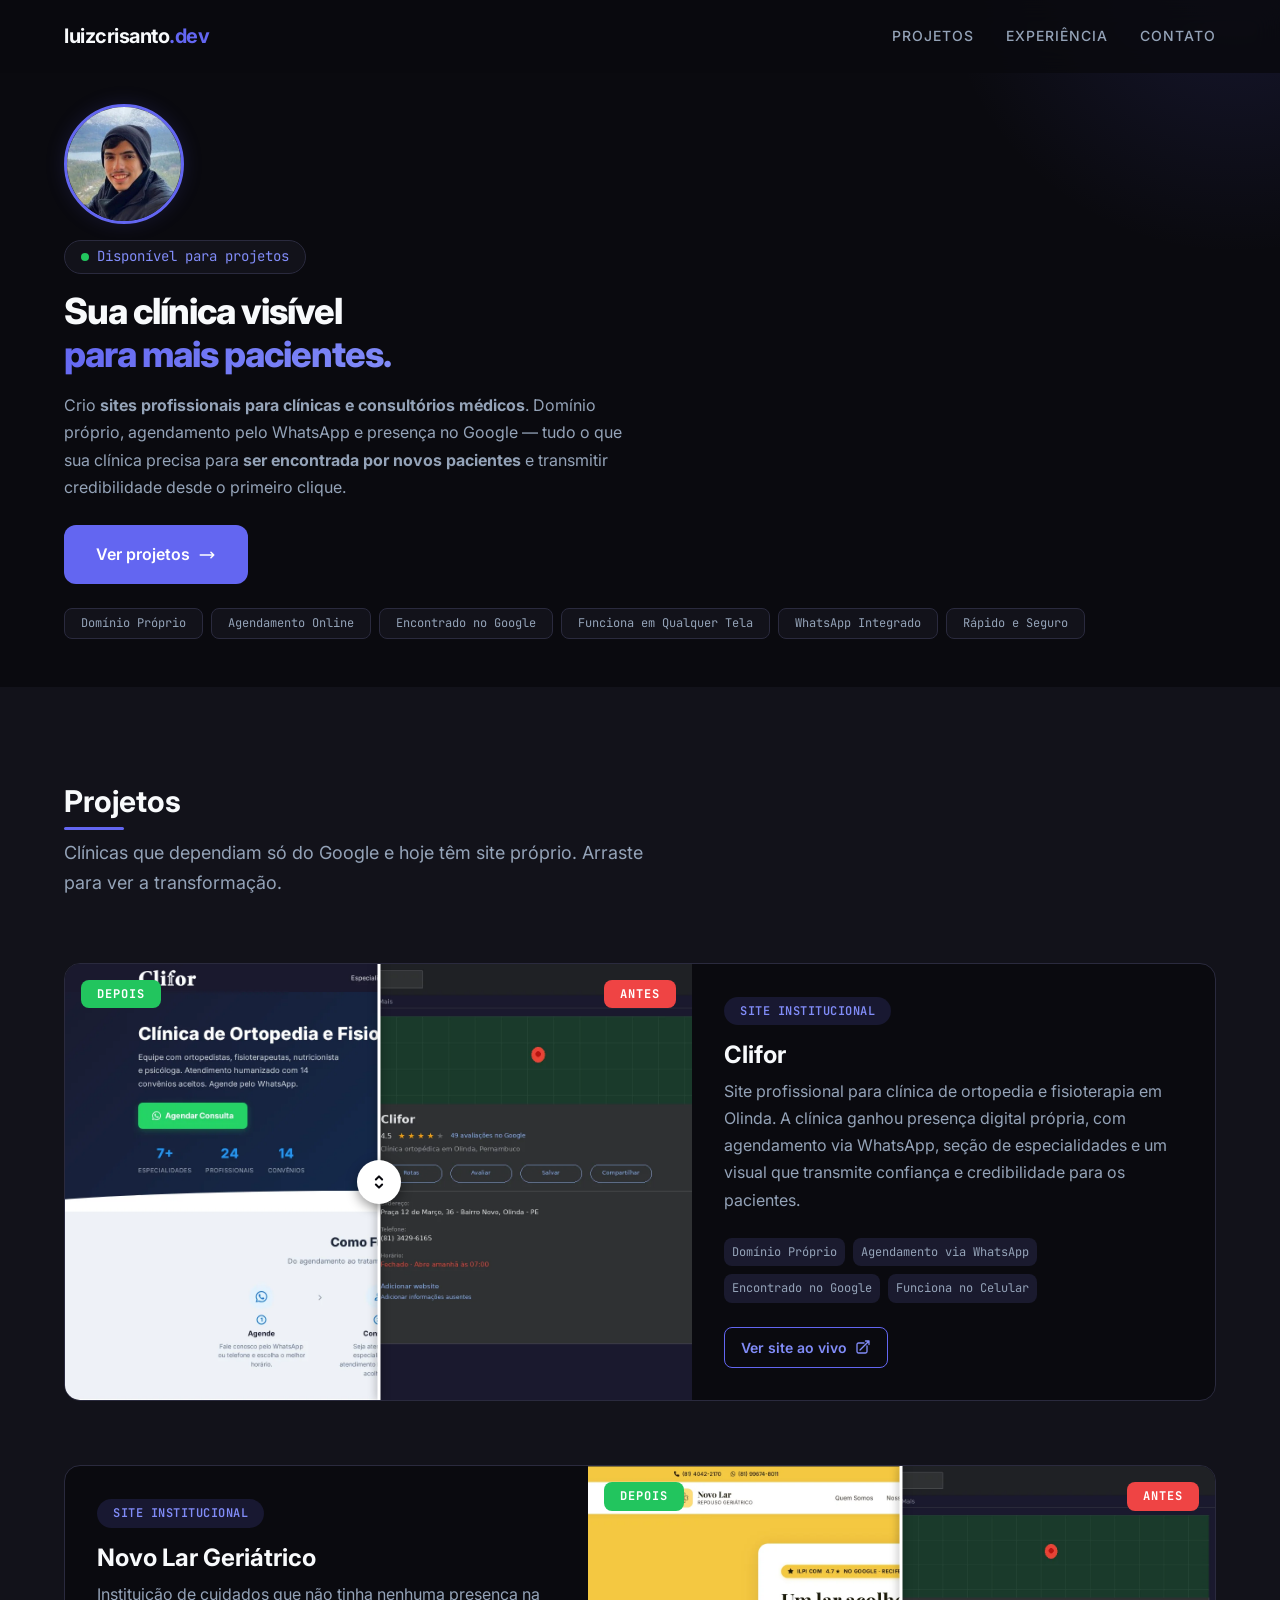
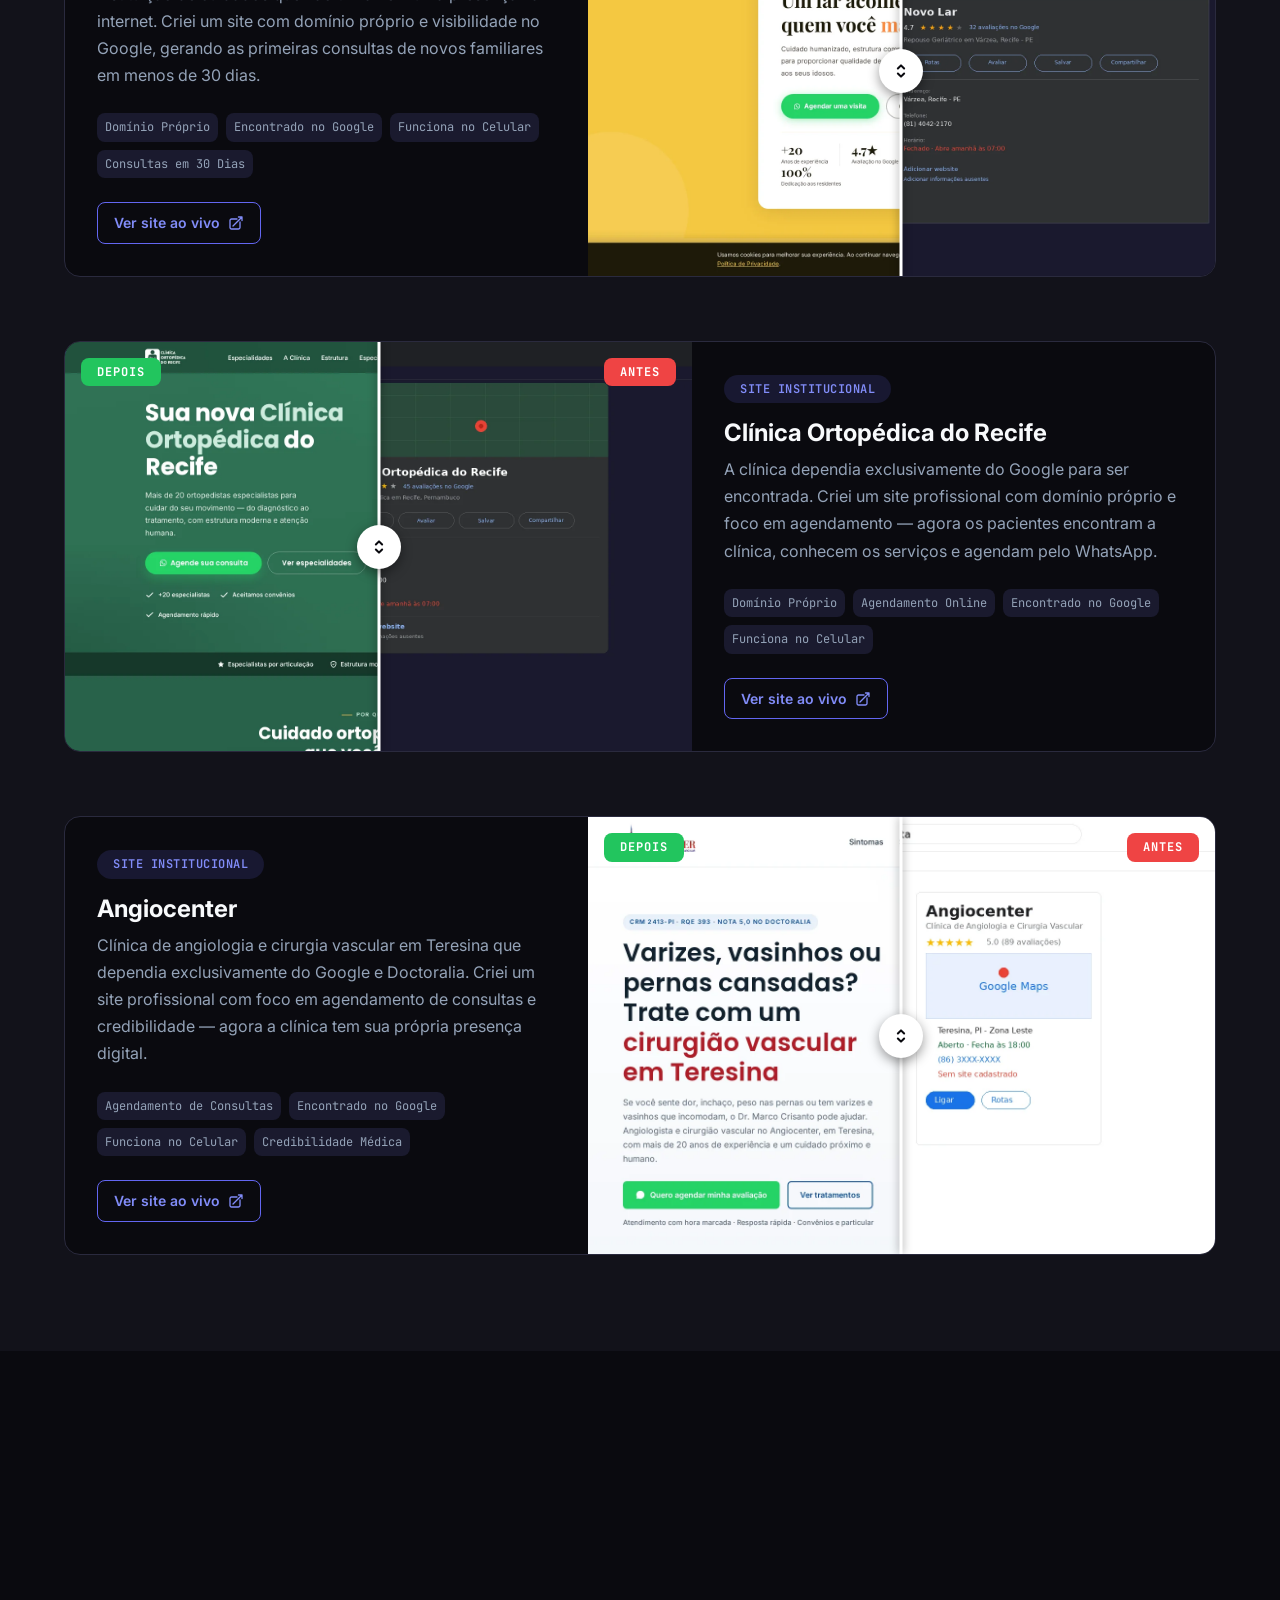
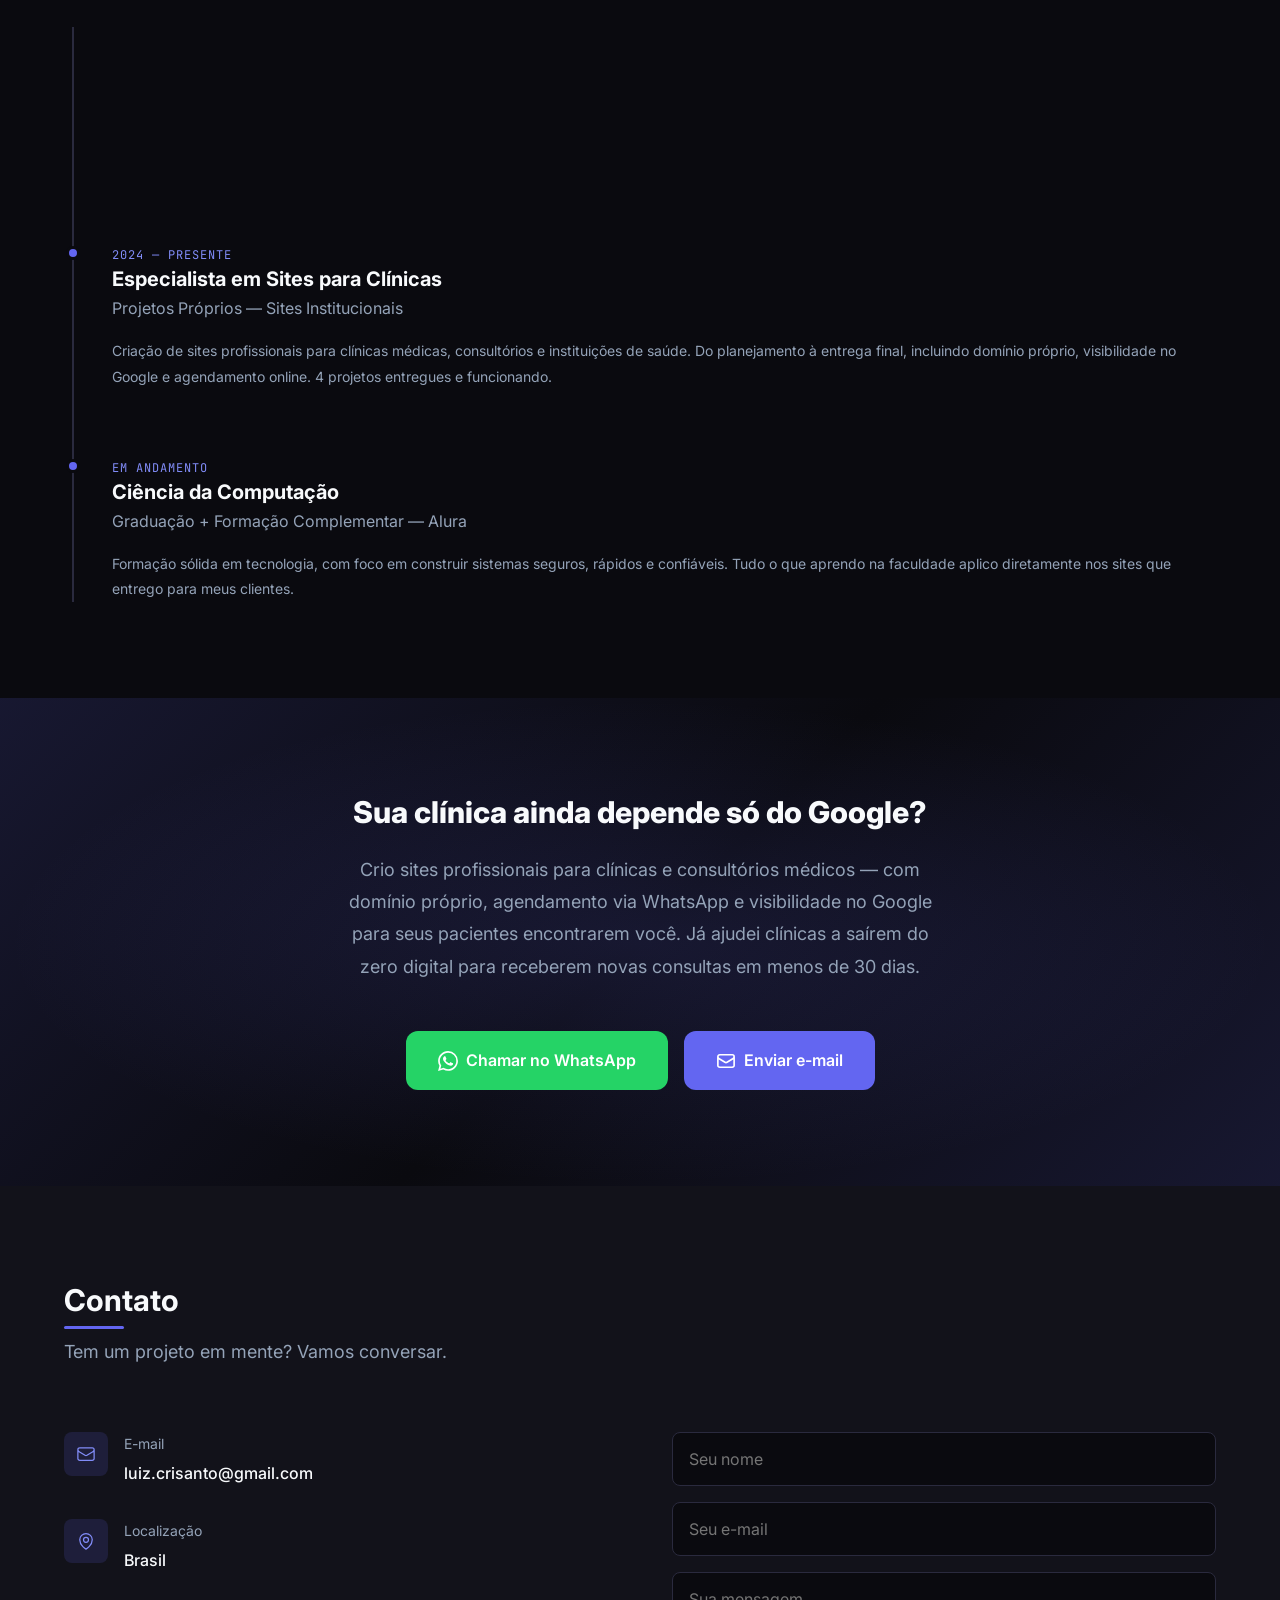
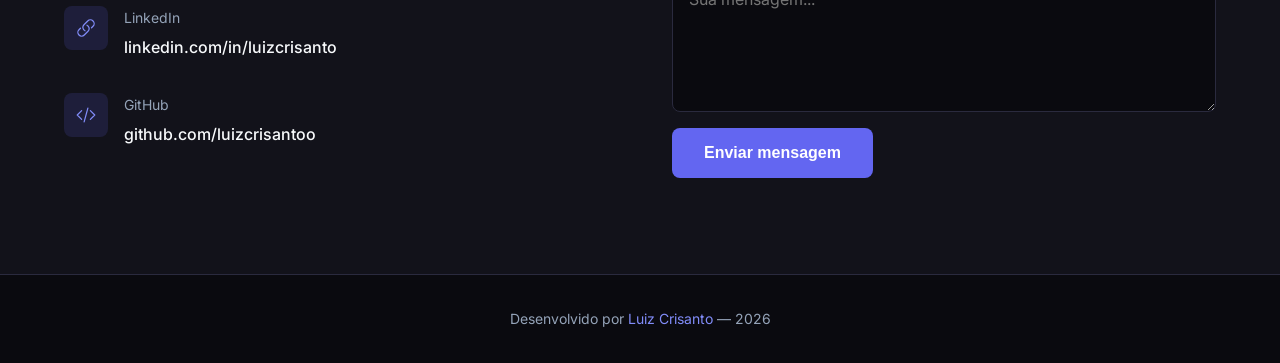
==== index.html @ ebfb27e2 "Site portfolio - sites para clinicas medicas" ====
<!DOCTYPE html>
<html lang="pt-BR">
<head>
  <meta charset="UTF-8">
  <meta name="viewport" content="width=device-width, initial-scale=1.0">
  <meta name="description" content="Luiz Crisanto — Crio sites profissionais para clínicas e consultórios médicos. Domínio próprio, agendamento online e presença no Google para atrair mais pacientes.">
  <meta name="author" content="Luiz Eduardo Cajueiro Crisanto">

  <!-- Open Graph -->
  <meta property="og:title" content="Luiz Crisanto — Sites para Clínicas e Consultórios Médicos">
  <meta property="og:description" content="Sites profissionais para clínicas e consultórios médicos. Domínio próprio, agendamento online e visibilidade no Google para atrair mais pacientes.">
  <meta property="og:type" content="website">
  <meta property="og:locale" content="pt_BR">
  <meta property="og:url" content="https://www.devluizcrisanto.com.br/">
  <meta property="og:image" content="https://www.devluizcrisanto.com.br/assets/images/og-image.jpg">
  <meta property="og:image:width" content="1200">
  <meta property="og:image:height" content="630">
  <meta property="og:site_name" content="Luiz Crisanto — Sites para Clínicas Médicas">

  <!-- Twitter Card -->
  <meta name="twitter:card" content="summary_large_image">
  <meta name="twitter:title" content="Luiz Crisanto — Sites para Clínicas e Consultórios Médicos">
  <meta name="twitter:description" content="Sites profissionais para clínicas e consultórios médicos. Domínio próprio, agendamento online e visibilidade no Google para atrair mais pacientes.">
  <meta name="twitter:image" content="https://www.devluizcrisanto.com.br/assets/images/og-image.jpg">

  <!--
    Headers de segurança (configurar no servidor / Vercel / Netlify):
    Content-Security-Policy: default-src 'self'; script-src 'self'; style-src 'self' https://fonts.googleapis.com; font-src https://fonts.gstatic.com; img-src 'self' data:; connect-src 'self' https://formsubmit.co
    X-Frame-Options: DENY
    X-Content-Type-Options: nosniff
    Referrer-Policy: strict-origin-when-cross-origin
    Permissions-Policy: camera=(), microphone=(), geolocation=()
    Strict-Transport-Security: max-age=31536000; includeSubDomains
  -->

  <title>Luiz Crisanto — Sites Profissionais para Clínicas Médicas</title>
  <link rel="canonical" href="https://www.devluizcrisanto.com.br/">
  <meta name="robots" content="index, follow">
  <meta name="theme-color" content="#0a0a0f">
  <link rel="icon" href="favicon.ico" sizes="any">
  <link rel="apple-touch-icon" href="apple-touch-icon.png">

  <!-- Fonts -->
  <link rel="preconnect" href="https://fonts.googleapis.com">
  <link rel="preconnect" href="https://fonts.gstatic.com" crossorigin>
  <link href="https://fonts.googleapis.com/css2?family=Inter:wght@400;500;600;700;800&family=JetBrains+Mono:wght@400;500;700&display=swap" rel="stylesheet">

  <!-- CSS -->
  <link rel="preload" href="css/styles.css" as="style">
  <link rel="stylesheet" href="css/styles.css">

  <!-- Structured Data -->
  <script type="application/ld+json">
  {
    "@context": "https://schema.org",
    "@type": "Person",
    "name": "Luiz Eduardo Cajueiro Crisanto",
    "alternateName": "Luiz Crisanto",
    "url": "https://www.devluizcrisanto.com.br",
    "image": "https://www.devluizcrisanto.com.br/assets/images/profile.webp",
    "jobTitle": "Especialista em Sites para Clínicas Médicas",
    "description": "Crio sites profissionais para clínicas e consultórios médicos. Domínio próprio, agendamento online e presença no Google para atrair mais pacientes.",
    "knowsAbout": ["Sites para Clínicas", "Presença Digital Médica", "Agendamento Online", "Domínio Próprio", "Google para Médicos"],
    "sameAs": [
      "https://www.linkedin.com/in/luizcrisanto/",
      "https://github.com/luizcrisantoo"
    ],
    "email": "mailto:luiz.crisanto@gmail.com",
    "address": {
      "@type": "PostalAddress",
      "addressCountry": "BR",
      "addressRegion": "PE"
    }
  }
  </script>
</head>
<body>

  <!-- ════════════════════════════════════════════════════════════════════════
       HEADER / NAVEGAÇÃO
       ════════════════════════════════════════════════════════════════════════ -->
  <header class="header" id="header">
    <div class="container header__inner">
      <a href="#" class="header__logo">luizcrisanto<span>.dev</span></a>

      <nav aria-label="Navegação principal">
        <ul class="nav__list" id="navList">
          <li><a href="#projects" class="nav__link">Projetos</a></li>
          <li><a href="#experience" class="nav__link">Experiência</a></li>
          <li><a href="#contact" class="nav__link">Contato</a></li>
        </ul>
      </nav>

      <button class="nav__toggle" id="navToggle" aria-label="Abrir menu" aria-expanded="false">
        <span></span>
        <span></span>
        <span></span>
      </button>
    </div>
  </header>

  <main>

  <!-- ════════════════════════════════════════════════════════════════════════
       HERO
       ════════════════════════════════════════════════════════════════════════ -->
  <section class="hero" id="hero">
    <div class="container hero__content">
      <img
        src="assets/images/profile.webp"
        alt="Foto de Luiz Eduardo Cajueiro Crisanto"
        class="hero__photo"
        width="120"
        height="120"
      >
      <div class="hero__badge">Disponível para projetos</div>

      <h1 class="hero__title">
        Sua clínica visível<br><span>para mais pacientes.</span>
      </h1>

      <p class="hero__description">
        Crio <strong>sites profissionais para clínicas e consultórios médicos</strong>.
        Domínio próprio, agendamento pelo WhatsApp e presença no Google — tudo o que
        sua clínica precisa para <strong>ser encontrada por novos pacientes</strong>
        e transmitir credibilidade desde o primeiro clique.
      </p>

      <a href="#projects" class="hero__cta">
        Ver projetos
        <svg xmlns="http://www.w3.org/2000/svg" fill="none" viewBox="0 0 24 24" stroke-width="2" stroke="currentColor">
          <path stroke-linecap="round" stroke-linejoin="round" d="M17.25 8.25 21 12m0 0-3.75 3.75M21 12H3"/>
        </svg>
      </a>

      <div class="hero__stack">
        <span class="hero__stack-tag">Domínio Próprio</span>
        <span class="hero__stack-tag">Agendamento Online</span>
        <span class="hero__stack-tag">Encontrado no Google</span>
        <span class="hero__stack-tag">Funciona em Qualquer Tela</span>
        <span class="hero__stack-tag">WhatsApp Integrado</span>
        <span class="hero__stack-tag">Rápido e Seguro</span>
      </div>
    </div>
  </section>

  <!-- ════════════════════════════════════════════════════════════════════════
       PROJETOS
       ════════════════════════════════════════════════════════════════════════ -->
  <section class="section projects" id="projects">
    <div class="container">
      <h2 class="section__title reveal">Projetos</h2>
      <p class="section__subtitle reveal">
        Clínicas que dependiam só do Google e hoje têm site próprio. Arraste para ver a transformação.
      </p>

      <div class="projects__grid">

        <!-- ── Projeto 1: Clifor ── -->
        <article class="project-card reveal">
          <div class="project-card__slider" data-slider>
            <img
              src="assets/images/clifor-before.webp"
              alt="Clifor — versão anterior do sistema"
              class="project-card__img project-card__img--before"
              loading="lazy"
            >
            <img
              src="assets/images/clifor-after.webp"
              alt="Clifor — nova interface redesenhada"
              class="project-card__img project-card__img--after"
              loading="lazy"
            >
            <span class="project-card__label project-card__label--before">Antes</span>
            <span class="project-card__label project-card__label--after">Depois</span>
            <div class="project-card__divider" data-divider></div>
            <div class="project-card__handle" data-handle>
              <svg xmlns="http://www.w3.org/2000/svg" fill="none" viewBox="0 0 24 24" stroke-width="2.5" stroke="currentColor">
                <path stroke-linecap="round" stroke-linejoin="round" d="M8.25 15 12 18.75 15.75 15m-7.5-6L12 5.25 15.75 9"/>
              </svg>
            </div>
            <input
              type="range"
              min="0"
              max="100"
              value="50"
              class="project-card__range"
              data-range
              aria-label="Comparar antes e depois do projeto Clifor"
            >
          </div>
          <div class="project-card__body">
            <span class="project-card__tag">Site Institucional</span>
            <h3 class="project-card__title">Clifor</h3>
            <p class="project-card__desc">
              Site profissional para clínica de ortopedia e fisioterapia em Olinda.
              A clínica ganhou presença digital própria, com agendamento via WhatsApp,
              seção de especialidades e um visual que transmite confiança
              e credibilidade para os pacientes.
            </p>
            <div class="project-card__tech">
              <span class="project-card__tech-item">Domínio Próprio</span>
              <span class="project-card__tech-item">Agendamento via WhatsApp</span>
              <span class="project-card__tech-item">Encontrado no Google</span>
              <span class="project-card__tech-item">Funciona no Celular</span>
            </div>
            <a href="https://www.cliforolinda.com.br/" class="project-card__link" target="_blank" rel="noopener noreferrer">
              Ver site ao vivo
              <svg xmlns="http://www.w3.org/2000/svg" fill="none" viewBox="0 0 24 24" stroke-width="2" stroke="currentColor" width="16" height="16">
                <path stroke-linecap="round" stroke-linejoin="round" d="M13.5 6H5.25A2.25 2.25 0 0 0 3 8.25v10.5A2.25 2.25 0 0 0 5.25 21h10.5A2.25 2.25 0 0 0 18 18.75V10.5m-10.5 6L21 3m0 0h-5.25M21 3v5.25"/>
              </svg>
            </a>
          </div>
        </article>

        <!-- ── Projeto 2: Novo Lar Geriátrico ── -->
        <article class="project-card reveal">
          <div class="project-card__slider" data-slider>
            <img
              src="assets/images/novolar-before.webp"
              alt="Novo Lar Geriátrico — sem presença digital"
              class="project-card__img project-card__img--before"
              loading="lazy"
            >
            <img
              src="assets/images/novolar-after.webp"
              alt="Novo Lar Geriátrico — site institucional novo"
              class="project-card__img project-card__img--after"
              loading="lazy"
            >
            <span class="project-card__label project-card__label--before">Antes</span>
            <span class="project-card__label project-card__label--after">Depois</span>
            <div class="project-card__divider" data-divider></div>
            <div class="project-card__handle" data-handle>
              <svg xmlns="http://www.w3.org/2000/svg" fill="none" viewBox="0 0 24 24" stroke-width="2.5" stroke="currentColor">
                <path stroke-linecap="round" stroke-linejoin="round" d="M8.25 15 12 18.75 15.75 15m-7.5-6L12 5.25 15.75 9"/>
              </svg>
            </div>
            <input
              type="range"
              min="0"
              max="100"
              value="50"
              class="project-card__range"
              data-range
              aria-label="Comparar antes e depois do projeto Novo Lar"
            >
          </div>
          <div class="project-card__body">
            <span class="project-card__tag">Site Institucional</span>
            <h3 class="project-card__title">Novo Lar Geriátrico</h3>
            <p class="project-card__desc">
              Instituição de cuidados que não tinha nenhuma presença na internet.
              Criei um site com domínio próprio e visibilidade no Google, gerando
              as primeiras consultas de novos familiares em menos de 30 dias.
            </p>
            <div class="project-card__tech">
              <span class="project-card__tech-item">Domínio Próprio</span>
              <span class="project-card__tech-item">Encontrado no Google</span>
              <span class="project-card__tech-item">Funciona no Celular</span>
              <span class="project-card__tech-item">Consultas em 30 Dias</span>
            </div>
            <a href="https://novolargeriatrico.com.br/" class="project-card__link" target="_blank" rel="noopener noreferrer">
              Ver site ao vivo
              <svg xmlns="http://www.w3.org/2000/svg" fill="none" viewBox="0 0 24 24" stroke-width="2" stroke="currentColor" width="16" height="16">
                <path stroke-linecap="round" stroke-linejoin="round" d="M13.5 6H5.25A2.25 2.25 0 0 0 3 8.25v10.5A2.25 2.25 0 0 0 5.25 21h10.5A2.25 2.25 0 0 0 18 18.75V10.5m-10.5 6L21 3m0 0h-5.25M21 3v5.25"/>
              </svg>
            </a>
          </div>
        </article>

        <!-- ── Projeto 3: Clínica Ortopédica do Recife ── -->
        <article class="project-card reveal">
          <div class="project-card__slider" data-slider>
            <img
              src="assets/images/ortopedica-before.webp"
              alt="Clínica Ortopédica do Recife — apenas Google Business"
              class="project-card__img project-card__img--before"
              loading="lazy"
            >
            <img
              src="assets/images/ortopedica-after.webp"
              alt="Clínica Ortopédica do Recife — site profissional"
              class="project-card__img project-card__img--after"
              loading="lazy"
            >
            <span class="project-card__label project-card__label--before">Antes</span>
            <span class="project-card__label project-card__label--after">Depois</span>
            <div class="project-card__divider" data-divider></div>
            <div class="project-card__handle" data-handle>
              <svg xmlns="http://www.w3.org/2000/svg" fill="none" viewBox="0 0 24 24" stroke-width="2.5" stroke="currentColor">
                <path stroke-linecap="round" stroke-linejoin="round" d="M8.25 15 12 18.75 15.75 15m-7.5-6L12 5.25 15.75 9"/>
              </svg>
            </div>
            <input
              type="range"
              min="0"
              max="100"
              value="50"
              class="project-card__range"
              data-range
              aria-label="Comparar antes e depois da Clínica Ortopédica do Recife"
            >
          </div>
          <div class="project-card__body">
            <span class="project-card__tag">Site Institucional</span>
            <h3 class="project-card__title">Clínica Ortopédica do Recife</h3>
            <p class="project-card__desc">
              A clínica dependia exclusivamente do Google para ser encontrada.
              Criei um site profissional com domínio próprio e foco em
              agendamento — agora os pacientes encontram a clínica, conhecem
              os serviços e agendam pelo WhatsApp.
            </p>
            <div class="project-card__tech">
              <span class="project-card__tech-item">Domínio Próprio</span>
              <span class="project-card__tech-item">Agendamento Online</span>
              <span class="project-card__tech-item">Encontrado no Google</span>
              <span class="project-card__tech-item">Funciona no Celular</span>
            </div>
            <a href="https://www.clinicaortopedicadorecife.com.br/" class="project-card__link" target="_blank" rel="noopener noreferrer">
              Ver site ao vivo
              <svg xmlns="http://www.w3.org/2000/svg" fill="none" viewBox="0 0 24 24" stroke-width="2" stroke="currentColor" width="16" height="16">
                <path stroke-linecap="round" stroke-linejoin="round" d="M13.5 6H5.25A2.25 2.25 0 0 0 3 8.25v10.5A2.25 2.25 0 0 0 5.25 21h10.5A2.25 2.25 0 0 0 18 18.75V10.5m-10.5 6L21 3m0 0h-5.25M21 3v5.25"/>
              </svg>
            </a>
          </div>
        </article>

        <!-- ── Projeto 4: Angiocenter ── -->
        <article class="project-card reveal">
          <div class="project-card__slider" data-slider>
            <img
              src="assets/images/drmarco-before.webp"
              alt="Angiocenter — apenas Google Business"
              class="project-card__img project-card__img--before"
              loading="lazy"
            >
            <img
              src="assets/images/drmarco-after.webp"
              alt="Angiocenter — site profissional"
              class="project-card__img project-card__img--after"
              loading="lazy"
            >
            <span class="project-card__label project-card__label--before">Antes</span>
            <span class="project-card__label project-card__label--after">Depois</span>
            <div class="project-card__divider" data-divider></div>
            <div class="project-card__handle" data-handle>
              <svg xmlns="http://www.w3.org/2000/svg" fill="none" viewBox="0 0 24 24" stroke-width="2.5" stroke="currentColor" aria-hidden="true">
                <path stroke-linecap="round" stroke-linejoin="round" d="M8.25 15 12 18.75 15.75 15m-7.5-6L12 5.25 15.75 9"/>
              </svg>
            </div>
            <input
              type="range"
              min="0"
              max="100"
              value="50"
              class="project-card__range"
              data-range
              aria-label="Comparar antes e depois do site Angiocenter"
            >
          </div>
          <div class="project-card__body">
            <span class="project-card__tag">Site Institucional</span>
            <h3 class="project-card__title">Angiocenter</h3>
            <p class="project-card__desc">
              Clínica de angiologia e cirurgia vascular em Teresina que dependia
              exclusivamente do Google e Doctoralia. Criei um site profissional
              com foco em agendamento de consultas e credibilidade — agora a
              clínica tem sua própria presença digital.
            </p>
            <div class="project-card__tech">
              <span class="project-card__tech-item">Agendamento de Consultas</span>
              <span class="project-card__tech-item">Encontrado no Google</span>
              <span class="project-card__tech-item">Funciona no Celular</span>
              <span class="project-card__tech-item">Credibilidade Médica</span>
            </div>
            <a href="https://luizcrisantoo.github.io/site-dr-marco/" class="project-card__link" target="_blank" rel="noopener noreferrer">
              Ver site ao vivo
              <svg xmlns="http://www.w3.org/2000/svg" fill="none" viewBox="0 0 24 24" stroke-width="2" stroke="currentColor" width="16" height="16" aria-hidden="true">
                <path stroke-linecap="round" stroke-linejoin="round" d="M13.5 6H5.25A2.25 2.25 0 0 0 3 8.25v10.5A2.25 2.25 0 0 0 5.25 21h10.5A2.25 2.25 0 0 0 18 18.75V10.5m-10.5 6L21 3m0 0h-5.25M21 3v5.25"/>
              </svg>
            </a>
          </div>
        </article>

      </div>
    </div>
  </section>

  <!-- ════════════════════════════════════════════════════════════════════════
       EXPERIÊNCIA
       ════════════════════════════════════════════════════════════════════════ -->
  <section class="section experience" id="experience">
    <div class="container">
      <h2 class="section__title reveal">Experiência</h2>
      <p class="section__subtitle reveal">
        Minha trajetória profissional, do ambiente corporativo à criação de sites para clínicas.
      </p>

      <div class="experience__timeline">
        <div class="timeline-item reveal">
          <div class="timeline-item__dot"></div>
          <span class="timeline-item__period">2025 — Presente</span>
          <h3 class="timeline-item__role">Estagiário em Tecnologia</h3>
          <p class="timeline-item__company">ALEPE — Assembleia Legislativa de Pernambuco</p>
          <p class="timeline-item__desc">
            Criação e manutenção de sistemas internos em ambiente corporativo real.
            Experiência com resolução de problemas, organização de projetos e
            entregas dentro de prazos — habilidades que aplico diretamente
            na construção de sites para clínicas.
          </p>
        </div>

        <div class="timeline-item reveal">
          <div class="timeline-item__dot"></div>
          <span class="timeline-item__period">2024 — Presente</span>
          <h3 class="timeline-item__role">Especialista em Sites para Clínicas</h3>
          <p class="timeline-item__company">Projetos Próprios — Sites Institucionais</p>
          <p class="timeline-item__desc">
            Criação de sites profissionais para clínicas médicas, consultórios e
            instituições de saúde. Do planejamento à entrega final, incluindo
            domínio próprio, visibilidade no Google e agendamento online.
            4 projetos entregues e funcionando.
          </p>
        </div>

        <div class="timeline-item reveal">
          <div class="timeline-item__dot"></div>
          <span class="timeline-item__period">Em andamento</span>
          <h3 class="timeline-item__role">Ciência da Computação</h3>
          <p class="timeline-item__company">Graduação + Formação Complementar — Alura</p>
          <p class="timeline-item__desc">
            Formação sólida em tecnologia, com foco em construir sistemas seguros,
            rápidos e confiáveis. Tudo o que aprendo na faculdade aplico
            diretamente nos sites que entrego para meus clientes.
          </p>
        </div>
      </div>
    </div>
  </section>

  <!-- ════════════════════════════════════════════════════════════════════════
       CTA — CHAMADA PARA AÇÃO
       ════════════════════════════════════════════════════════════════════════ -->
  <section class="cta" id="cta">
    <div class="container cta__content reveal">
      <h2 class="cta__title">Sua clínica ainda depende só do Google?</h2>
      <p class="cta__desc">
        Crio sites profissionais para clínicas e consultórios médicos — com domínio próprio,
        agendamento via WhatsApp e visibilidade no Google para seus pacientes encontrarem você.
        Já ajudei clínicas a saírem do zero digital para receberem novas consultas em menos de 30 dias.
      </p>
      <div class="cta__actions">
        <a href="https://wa.me/5581998080009" class="cta__btn cta__btn--whatsapp" target="_blank" rel="noopener noreferrer">
          <svg xmlns="http://www.w3.org/2000/svg" viewBox="0 0 24 24" fill="currentColor" width="20" height="20">
            <path d="M17.472 14.382c-.297-.149-1.758-.867-2.03-.967-.273-.099-.471-.148-.67.15-.197.297-.767.966-.94 1.164-.173.199-.347.223-.644.075-.297-.15-1.255-.463-2.39-1.475-.883-.788-1.48-1.761-1.653-2.059-.173-.297-.018-.458.13-.606.134-.133.298-.347.446-.52.149-.174.198-.298.298-.497.099-.198.05-.371-.025-.52-.075-.149-.669-1.612-.916-2.207-.242-.579-.487-.5-.669-.51-.173-.008-.371-.01-.57-.01-.198 0-.52.074-.792.372-.272.297-1.04 1.016-1.04 2.479 0 1.462 1.065 2.875 1.213 3.074.149.198 2.096 3.2 5.077 4.487.709.306 1.262.489 1.694.625.712.227 1.36.195 1.871.118.571-.085 1.758-.719 2.006-1.413.248-.694.248-1.289.173-1.413-.074-.124-.272-.198-.57-.347m-5.421 7.403h-.004a9.87 9.87 0 01-5.031-1.378l-.361-.214-3.741.982.998-3.648-.235-.374a9.86 9.86 0 01-1.51-5.26c.001-5.45 4.436-9.884 9.888-9.884 2.64 0 5.122 1.03 6.988 2.898a9.825 9.825 0 012.893 6.994c-.003 5.45-4.437 9.884-9.885 9.884m8.413-18.297A11.815 11.815 0 0012.05 0C5.495 0 .16 5.335.157 11.892c0 2.096.547 4.142 1.588 5.945L.057 24l6.305-1.654a11.882 11.882 0 005.683 1.448h.005c6.554 0 11.89-5.335 11.893-11.893a11.821 11.821 0 00-3.48-8.413z"/>
          </svg>
          Chamar no WhatsApp
        </a>
        <a href="mailto:luiz.crisanto@gmail.com" class="cta__btn cta__btn--email">
          <svg xmlns="http://www.w3.org/2000/svg" fill="none" viewBox="0 0 24 24" stroke-width="2" stroke="currentColor" width="20" height="20">
            <path stroke-linecap="round" stroke-linejoin="round" d="M21.75 6.75v10.5a2.25 2.25 0 0 1-2.25 2.25h-15a2.25 2.25 0 0 1-2.25-2.25V6.75m19.5 0A2.25 2.25 0 0 0 19.5 4.5h-15a2.25 2.25 0 0 0-2.25 2.25m19.5 0v.243a2.25 2.25 0 0 1-1.07 1.916l-7.5 4.615a2.25 2.25 0 0 1-2.36 0L3.32 8.91a2.25 2.25 0 0 1-1.07-1.916V6.75"/>
          </svg>
          Enviar e-mail
        </a>
      </div>
    </div>
  </section>

  <!-- ════════════════════════════════════════════════════════════════════════
       CONTATO
       ════════════════════════════════════════════════════════════════════════ -->
  <section class="section contact" id="contact">
    <div class="container">
      <h2 class="section__title reveal">Contato</h2>
      <p class="section__subtitle reveal">
        Tem um projeto em mente? Vamos conversar.
      </p>

      <div class="contact__grid">
        <div class="contact__info reveal">
          <div class="contact__item">
            <div class="contact__icon">
              <svg xmlns="http://www.w3.org/2000/svg" fill="none" viewBox="0 0 24 24" stroke-width="1.5" stroke="currentColor">
                <path stroke-linecap="round" stroke-linejoin="round" d="M21.75 6.75v10.5a2.25 2.25 0 0 1-2.25 2.25h-15a2.25 2.25 0 0 1-2.25-2.25V6.75m19.5 0A2.25 2.25 0 0 0 19.5 4.5h-15a2.25 2.25 0 0 0-2.25 2.25m19.5 0v.243a2.25 2.25 0 0 1-1.07 1.916l-7.5 4.615a2.25 2.25 0 0 1-2.36 0L3.32 8.91a2.25 2.25 0 0 1-1.07-1.916V6.75"/>
              </svg>
            </div>
            <div>
              <p class="contact__item-label">E-mail</p>
              <p class="contact__item-value">luiz.crisanto@gmail.com</p>
            </div>
          </div>

          <div class="contact__item">
            <div class="contact__icon">
              <svg xmlns="http://www.w3.org/2000/svg" fill="none" viewBox="0 0 24 24" stroke-width="1.5" stroke="currentColor">
                <path stroke-linecap="round" stroke-linejoin="round" d="M15 10.5a3 3 0 1 1-6 0 3 3 0 0 1 6 0Z"/>
                <path stroke-linecap="round" stroke-linejoin="round" d="M19.5 10.5c0 7.142-7.5 11.25-7.5 11.25S4.5 17.642 4.5 10.5a7.5 7.5 0 1 1 15 0Z"/>
              </svg>
            </div>
            <div>
              <p class="contact__item-label">Localização</p>
              <p class="contact__item-value">Brasil</p>
            </div>
          </div>

          <div class="contact__item">
            <div class="contact__icon">
              <svg xmlns="http://www.w3.org/2000/svg" fill="none" viewBox="0 0 24 24" stroke-width="1.5" stroke="currentColor">
                <path stroke-linecap="round" stroke-linejoin="round" d="M13.19 8.688a4.5 4.5 0 0 1 1.242 7.244l-4.5 4.5a4.5 4.5 0 0 1-6.364-6.364l1.757-1.757m13.35-.622 1.757-1.757a4.5 4.5 0 0 0-6.364-6.364l-4.5 4.5a4.5 4.5 0 0 0 1.242 7.244"/>
              </svg>
            </div>
            <div>
              <p class="contact__item-label">LinkedIn</p>
              <a href="https://www.linkedin.com/in/luizcrisanto/" class="contact__item-value" target="_blank" rel="noopener noreferrer">linkedin.com/in/luizcrisanto</a>
            </div>
          </div>

          <div class="contact__item">
            <div class="contact__icon">
              <svg xmlns="http://www.w3.org/2000/svg" fill="none" viewBox="0 0 24 24" stroke-width="1.5" stroke="currentColor">
                <path stroke-linecap="round" stroke-linejoin="round" d="M17.25 6.75 22.5 12l-5.25 5.25m-10.5 0L1.5 12l5.25-5.25m7.5-3-4.5 16.5"/>
              </svg>
            </div>
            <div>
              <p class="contact__item-label">GitHub</p>
              <a href="https://github.com/luizcrisantoo" class="contact__item-value" target="_blank" rel="noopener noreferrer">github.com/luizcrisantoo</a>
            </div>
          </div>
        </div>

        <form class="contact__form reveal" id="contactForm">
          <input type="text" name="_honey" style="display:none" tabindex="-1" autocomplete="off" aria-hidden="true">
          <label for="contact-name" class="sr-only">Seu nome</label>
          <input type="text" class="contact__input" id="contact-name" name="name" placeholder="Seu nome" required autocomplete="name">
          <label for="contact-email" class="sr-only">Seu e-mail</label>
          <input type="email" class="contact__input" id="contact-email" name="email" placeholder="Seu e-mail" required autocomplete="email">
          <label for="contact-message" class="sr-only">Sua mensagem</label>
          <textarea class="contact__textarea" id="contact-message" name="message" placeholder="Sua mensagem..." required></textarea>
          <button type="submit" class="contact__submit" id="contactSubmit">Enviar mensagem</button>
        </form>
      </div>
    </div>
  </section>

  </main>

  <!-- ════════════════════════════════════════════════════════════════════════
       FOOTER
       ════════════════════════════════════════════════════════════════════════ -->
  <footer class="footer">
    <div class="container">
      <p class="footer__text">
        Desenvolvido por <a href="#hero">Luiz Crisanto</a> &mdash; 2026
      </p>
    </div>
  </footer>

  <!-- Modal de confirmação -->
  <div class="modal" id="modal" aria-hidden="true">
    <div class="modal__overlay" data-modal-close></div>
    <div class="modal__content" role="dialog" aria-modal="true" aria-labelledby="modal-title">
      <div class="modal__icon">
        <svg xmlns="http://www.w3.org/2000/svg" fill="none" viewBox="0 0 24 24" stroke-width="2" stroke="currentColor" width="40" height="40" aria-hidden="true">
          <path stroke-linecap="round" stroke-linejoin="round" d="M9 12.75 11.25 15 15 9.75M21 12a9 9 0 1 1-18 0 9 9 0 0 1 18 0Z"/>
        </svg>
      </div>
      <h3 class="modal__title" id="modal-title">Mensagem enviada!</h3>
      <p class="modal__desc">Obrigado pelo contato. Responderei o mais breve possível.</p>
      <button class="modal__btn" data-modal-close>Fechar</button>
    </div>
  </div>

  <!-- Scripts -->
  <script src="js/modules/menu.js" defer></script>
  <script src="js/modules/scroll.js" defer></script>
  <script src="js/modules/slider.js" defer></script>
  <script src="js/modules/contact.js" defer></script>
  <script src="js/script.js" defer></script>

</body>
</html>
---- css/styles.css ----
/* ==========================================================================
   STYLES.CSS — Portfólio Luiz Eduardo
   Organização: Reset → Base → Header → Hero → Seções → Footer → Utilitários → MQ
   ========================================================================== */

@import url('variables.css');

/* ── 1. RESET / BASE ──────────────────────────────────────────────────────── */

*,
*::before,
*::after {
  margin: 0;
  padding: 0;
  box-sizing: border-box;
}

html {
  scroll-behavior: smooth;
  -webkit-text-size-adjust: 100%;
}

body {
  font-family: var(--font-body);
  font-size: var(--text-base);
  line-height: 1.7;
  color: var(--color-text);
  background-color: var(--color-bg);
  -webkit-font-smoothing: antialiased;
  -moz-osx-font-smoothing: grayscale;
  overflow-x: hidden;
}

a {
  color: var(--color-accent-light);
  text-decoration: none;
  transition: color var(--transition-fast);
}

a:hover {
  color: var(--color-accent);
}

img {
  max-width: 100%;
  height: auto;
  display: block;
}

ul, ol {
  list-style: none;
}

h1, h2, h3, h4 {
  font-family: var(--font-heading);
  color: var(--color-text-heading);
  font-weight: 700;
  line-height: 1.2;
}

::selection {
  background-color: var(--color-accent);
  color: #fff;
}

/* ── 2. CONTAINER / LAYOUT ────────────────────────────────────────────────── */

.container {
  width: 100%;
  max-width: var(--max-width);
  margin: 0 auto;
  padding: 0 var(--space-lg);
}

.section {
  padding: var(--space-4xl) 0;
}

.section__title {
  font-size: var(--text-3xl);
  margin-bottom: var(--space-sm);
  position: relative;
  display: inline-block;
}

.section__title::after {
  content: '';
  display: block;
  width: 60px;
  height: 3px;
  background: var(--color-accent);
  margin-top: var(--space-sm);
  border-radius: 2px;
}

.section__subtitle {
  color: var(--color-text-muted);
  font-size: var(--text-lg);
  margin-bottom: var(--space-3xl);
  max-width: 600px;
}

/* ── 3. HEADER / NAV ──────────────────────────────────────────────────────── */

.header {
  position: fixed;
  top: 0;
  left: 0;
  width: 100%;
  z-index: 1000;
  background: rgba(10, 10, 15, 0.85);
  backdrop-filter: blur(12px);
  -webkit-backdrop-filter: blur(12px);
  border-bottom: 1px solid transparent;
  transition: border-color var(--transition-base);
}

.header--scrolled {
  border-bottom-color: var(--color-border);
}

.header__inner {
  display: flex;
  align-items: center;
  justify-content: space-between;
  height: 72px;
}

.header__logo {
  font-size: var(--text-xl);
  font-weight: 700;
  color: var(--color-text-heading);
  letter-spacing: -0.5px;
}

.header__logo span {
  color: var(--color-accent);
}

.nav__list {
  display: flex;
  gap: var(--space-xl);
}

.nav__link {
  color: var(--color-text-muted);
  font-size: var(--text-sm);
  font-weight: 500;
  text-transform: uppercase;
  letter-spacing: 1px;
  transition: color var(--transition-fast);
  position: relative;
}

.nav__link::after {
  content: '';
  position: absolute;
  bottom: -4px;
  left: 0;
  width: 0;
  height: 2px;
  background: var(--color-accent);
  transition: width var(--transition-base);
}

.nav__link:hover,
.nav__link--active {
  color: var(--color-text-heading);
}

.nav__link:hover::after,
.nav__link--active::after {
  width: 100%;
}

/* Hamburger */
.nav__toggle {
  display: none;
  flex-direction: column;
  gap: 5px;
  background: none;
  border: none;
  cursor: pointer;
  padding: var(--space-sm);
  z-index: 1001;
}

.nav__toggle span {
  display: block;
  width: 24px;
  height: 2px;
  background: var(--color-text);
  border-radius: 2px;
  transition: transform var(--transition-base), opacity var(--transition-fast);
}

.nav__toggle--active span:nth-child(1) {
  transform: rotate(45deg) translate(5px, 5px);
}

.nav__toggle--active span:nth-child(2) {
  opacity: 0;
}

.nav__toggle--active span:nth-child(3) {
  transform: rotate(-45deg) translate(5px, -5px);
}

/* ── 4. HERO ──────────────────────────────────────────────────────────────── */

.hero {
  min-height: auto;
  display: flex;
  align-items: center;
  padding-top: calc(72px + var(--space-xl));
  padding-bottom: var(--space-2xl);
  position: relative;
  overflow: hidden;
}

.hero::before {
  content: '';
  position: absolute;
  top: -50%;
  right: -20%;
  width: 600px;
  height: 600px;
  background: radial-gradient(circle, var(--color-accent-glow) 0%, transparent 70%);
  border-radius: 50%;
  pointer-events: none;
}

.hero__content {
  position: relative;
  z-index: 1;
}

.hero__photo {
  width: 120px;
  height: 120px;
  border-radius: 50%;
  object-fit: cover;
  border: 3px solid var(--color-accent);
  box-shadow: var(--shadow-glow);
  margin-bottom: var(--space-md);
}

.hero__badge {
  display: inline-flex;
  align-items: center;
  gap: var(--space-sm);
  background: var(--color-surface);
  border: 1px solid var(--color-border);
  border-radius: 999px;
  padding: var(--space-xs) var(--space-md);
  font-size: var(--text-sm);
  color: var(--color-accent-light);
  margin-bottom: var(--space-md);
  font-family: var(--font-mono);
}

.hero__badge::before {
  content: '';
  width: 8px;
  height: 8px;
  background: var(--color-success);
  border-radius: 50%;
  animation: pulse 2s infinite;
}

@keyframes pulse {
  0%, 100% { opacity: 1; }
  50% { opacity: 0.4; }
}

.hero__title {
  font-size: var(--text-4xl);
  font-weight: 800;
  margin-bottom: var(--space-md);
  letter-spacing: -1px;
}

.hero__title span {
  background: linear-gradient(135deg, var(--color-accent), var(--color-accent-light));
  -webkit-background-clip: text;
  -webkit-text-fill-color: transparent;
  background-clip: text;
}

.hero__description {
  font-size: var(--text-base);
  color: var(--color-text-muted);
  max-width: 560px;
  margin-bottom: var(--space-lg);
  line-height: 1.7;
}

.hero__cta {
  display: inline-flex;
  align-items: center;
  gap: var(--space-sm);
  background: var(--color-accent);
  color: #fff;
  padding: var(--space-md) var(--space-xl);
  border-radius: var(--border-radius);
  font-weight: 600;
  font-size: var(--text-base);
  transition: transform var(--transition-fast), box-shadow var(--transition-base);
  border: none;
  cursor: pointer;
}

.hero__cta:hover {
  transform: translateY(-2px);
  box-shadow: var(--shadow-glow);
  color: #fff;
}

.hero__cta svg {
  width: 18px;
  height: 18px;
  transition: transform var(--transition-fast);
}

.hero__cta:hover svg {
  transform: translateX(4px);
}

.hero__stack {
  display: flex;
  flex-wrap: wrap;
  gap: var(--space-sm);
  margin-top: var(--space-lg);
}

.hero__stack-tag {
  background: var(--color-surface);
  border: 1px solid var(--color-border);
  color: var(--color-text-muted);
  padding: var(--space-xs) var(--space-md);
  border-radius: var(--border-radius-sm);
  font-size: var(--text-xs);
  font-family: var(--font-mono);
}

/* ── 5. PROJETOS ──────────────────────────────────────────────────────────── */

.projects {
  background: var(--color-surface);
}

.projects__grid {
  display: grid;
  gap: var(--space-3xl);
}

.project-card {
  background: var(--color-bg);
  border: 1px solid var(--color-border);
  border-radius: var(--border-radius-lg);
  overflow: hidden;
  transition: border-color var(--transition-base), box-shadow var(--transition-base);
}

.project-card:hover {
  border-color: var(--color-accent);
  box-shadow: var(--shadow-glow);
}

.project-card__slider {
  position: relative;
  width: 100%;
  aspect-ratio: 16 / 10;
  overflow: hidden;
  cursor: col-resize;
  user-select: none;
  -webkit-user-select: none;
}

.project-card__img {
  position: absolute;
  top: 0;
  left: 0;
  width: 100%;
  height: 100%;
  object-fit: cover;
}

.project-card__img--after {
  clip-path: inset(0 50% 0 0);
}

/* Labels "Antes" e "Depois" */
.project-card__label {
  position: absolute;
  top: var(--space-md);
  padding: var(--space-xs) var(--space-md);
  border-radius: var(--border-radius-sm);
  font-size: var(--text-xs);
  font-weight: 700;
  text-transform: uppercase;
  letter-spacing: 1px;
  z-index: 5;
  pointer-events: none;
  font-family: var(--font-mono);
}

.project-card__label--before {
  right: var(--space-md);
  background: var(--color-label-before);
  color: #fff;
}

.project-card__label--after {
  left: var(--space-md);
  background: var(--color-label-after);
  color: #fff;
}

/* Divisor do slider */
.project-card__divider {
  position: absolute;
  top: 0;
  left: 50%;
  width: 3px;
  height: 100%;
  background: #fff;
  z-index: 10;
  pointer-events: none;
  transform: translateX(-50%);
  box-shadow: 0 0 8px rgba(0, 0, 0, 0.5);
}

.project-card__handle {
  position: absolute;
  top: 50%;
  left: 50%;
  transform: translate(-50%, -50%);
  width: 44px;
  height: 44px;
  background: #fff;
  border-radius: 50%;
  display: flex;
  align-items: center;
  justify-content: center;
  z-index: 11;
  pointer-events: none;
  box-shadow: var(--shadow-md);
  transition: transform var(--transition-fast);
}

.project-card__handle svg {
  width: 20px;
  height: 20px;
  color: var(--color-bg);
}

.project-card__slider:hover .project-card__handle,
.project-card__slider:active .project-card__handle {
  transform: translate(-50%, -50%) scale(1.1);
}

/* Estado de arraste ativo — classe adicionada via JS */
.project-card__slider--dragging .project-card__handle {
  transform: translate(-50%, -50%) scale(1.15);
  box-shadow: var(--shadow-glow), var(--shadow-md);
  background: var(--color-accent-light);
}

.project-card__slider--dragging .project-card__handle svg {
  color: #fff;
}

.project-card__slider--dragging .project-card__divider {
  background: var(--color-accent-light);
  box-shadow: 0 0 12px var(--color-accent-glow);
}

/* Input range invisível sobre o slider */
.project-card__range {
  position: absolute;
  top: 0;
  left: 0;
  width: 100%;
  height: 100%;
  opacity: 0;
  cursor: col-resize;
  z-index: 20;
  margin: 0;
  -webkit-appearance: none;
  appearance: none;
  touch-action: none;
}

.project-card__range::-webkit-slider-thumb {
  -webkit-appearance: none;
  width: 44px;
  height: 100%;
  cursor: col-resize;
}

/* Conteúdo do card */
.project-card__body {
  padding: var(--space-xl);
}

.project-card__tag {
  display: inline-block;
  background: var(--color-accent-glow);
  color: var(--color-accent-light);
  padding: var(--space-xs) var(--space-md);
  border-radius: 999px;
  font-size: var(--text-xs);
  font-weight: 600;
  font-family: var(--font-mono);
  margin-bottom: var(--space-md);
  text-transform: uppercase;
  letter-spacing: 0.5px;
}

.project-card__title {
  font-size: var(--text-2xl);
  margin-bottom: var(--space-sm);
}

.project-card__desc {
  color: var(--color-text-muted);
  font-size: var(--text-base);
  line-height: 1.7;
  margin-bottom: var(--space-lg);
}

.project-card__tech {
  display: flex;
  flex-wrap: wrap;
  gap: var(--space-sm);
}

.project-card__tech-item {
  background: var(--color-surface-alt);
  color: var(--color-text-muted);
  padding: var(--space-xs) var(--space-sm);
  border-radius: var(--border-radius-sm);
  font-size: var(--text-xs);
  font-family: var(--font-mono);
}

.project-card__link {
  display: inline-flex;
  align-items: center;
  gap: var(--space-sm);
  margin-top: var(--space-lg);
  color: var(--color-accent-light);
  font-weight: 600;
  font-size: var(--text-sm);
  padding: var(--space-sm) var(--space-md);
  border: 1px solid var(--color-accent);
  border-radius: var(--border-radius-sm);
  transition: background var(--transition-fast), color var(--transition-fast), transform var(--transition-fast);
}

.project-card__link:hover {
  background: var(--color-accent);
  color: #fff;
  transform: translateY(-2px);
}

.project-card__link svg {
  transition: transform var(--transition-fast);
}

.project-card__link:hover svg {
  transform: translate(2px, -2px);
}

/* ── 6. EXPERIÊNCIA (TIMELINE) ────────────────────────────────────────────── */

.experience__timeline {
  position: relative;
  padding-left: var(--space-2xl);
}

.experience__timeline::before {
  content: '';
  position: absolute;
  top: 0;
  left: 8px;
  width: 2px;
  height: 100%;
  background: var(--color-border);
}

.timeline-item {
  position: relative;
  margin-bottom: var(--space-3xl);
}

.timeline-item:last-child {
  margin-bottom: 0;
}

.timeline-item__dot {
  position: absolute;
  top: 6px;
  left: calc(-1 * var(--space-2xl) + 2px);
  width: 14px;
  height: 14px;
  border-radius: 50%;
  background: var(--color-accent);
  border: 3px solid var(--color-bg);
  z-index: 1;
}

.timeline-item__period {
  font-family: var(--font-mono);
  font-size: var(--text-xs);
  color: var(--color-accent-light);
  margin-bottom: var(--space-xs);
  text-transform: uppercase;
  letter-spacing: 1px;
}

.timeline-item__role {
  font-size: var(--text-xl);
  font-weight: 700;
  margin-bottom: var(--space-xs);
}

.timeline-item__company {
  color: var(--color-text-muted);
  font-size: var(--text-base);
  margin-bottom: var(--space-md);
}

.timeline-item__desc {
  color: var(--color-text-muted);
  font-size: var(--text-sm);
  line-height: 1.8;
}

/* ── 6b. CTA — CHAMADA PARA AÇÃO ─────────────────────────────────────────── */

.cta {
  padding: var(--space-4xl) 0;
  background: linear-gradient(135deg, var(--color-accent-glow) 0%, var(--color-bg) 50%, var(--color-accent-glow) 100%);
  position: relative;
  overflow: hidden;
}

.cta::before {
  content: '';
  position: absolute;
  top: 0;
  left: 0;
  right: 0;
  bottom: 0;
  background: radial-gradient(ellipse at 50% 50%, var(--color-accent-glow) 0%, transparent 70%);
  pointer-events: none;
}

.cta__content {
  text-align: center;
  position: relative;
  z-index: 1;
  max-width: 640px;
}

.cta__title {
  font-size: var(--text-3xl);
  font-weight: 800;
  margin-bottom: var(--space-lg);
  color: var(--color-text-heading);
}

.cta__desc {
  font-size: var(--text-lg);
  color: var(--color-text-muted);
  line-height: 1.8;
  margin-bottom: var(--space-2xl);
}

.cta__actions {
  display: flex;
  gap: var(--space-md);
  justify-content: center;
  flex-wrap: wrap;
}

.cta__btn {
  display: inline-flex;
  align-items: center;
  gap: var(--space-sm);
  padding: var(--space-md) var(--space-xl);
  border-radius: var(--border-radius);
  font-weight: 600;
  font-size: var(--text-base);
  transition: transform var(--transition-fast), box-shadow var(--transition-base);
  cursor: pointer;
  border: none;
  text-decoration: none;
}

.cta__btn:hover {
  transform: translateY(-2px);
}

.cta__btn--whatsapp {
  background: #25D366;
  color: #fff;
}

.cta__btn--whatsapp:hover {
  box-shadow: 0 4px 20px rgba(37, 211, 102, 0.4);
  color: #fff;
}

.cta__btn--email {
  background: var(--color-accent);
  color: #fff;
}

.cta__btn--email:hover {
  box-shadow: var(--shadow-glow);
  color: #fff;
}

/* ── 7. CONTATO ───────────────────────────────────────────────────────────── */

.contact {
  background: var(--color-surface);
}

.contact__grid {
  display: grid;
  grid-template-columns: 1fr 1fr;
  gap: var(--space-3xl);
  align-items: start;
}

.contact__info {
  display: flex;
  flex-direction: column;
  gap: var(--space-xl);
}

.contact__item {
  display: flex;
  align-items: flex-start;
  gap: var(--space-md);
}

.contact__icon {
  width: 44px;
  height: 44px;
  background: var(--color-accent-glow);
  border-radius: var(--border-radius-sm);
  display: flex;
  align-items: center;
  justify-content: center;
  flex-shrink: 0;
}

.contact__icon svg {
  width: 20px;
  height: 20px;
  color: var(--color-accent-light);
}

.contact__item-label {
  font-size: var(--text-sm);
  color: var(--color-text-muted);
  margin-bottom: var(--space-xs);
}

.contact__item-value {
  color: var(--color-text-heading);
  font-weight: 500;
}

.contact__form {
  display: flex;
  flex-direction: column;
  gap: var(--space-md);
}

.contact__input,
.contact__textarea {
  background: var(--color-bg);
  border: 1px solid var(--color-border);
  border-radius: var(--border-radius-sm);
  padding: var(--space-md);
  color: var(--color-text);
  font-family: var(--font-body);
  font-size: var(--text-base);
  transition: border-color var(--transition-fast);
  outline: none;
}

.contact__input:focus,
.contact__textarea:focus {
  border-color: var(--color-accent);
}

.contact__textarea {
  min-height: 140px;
  resize: vertical;
}

.contact__submit {
  background: var(--color-accent);
  color: #fff;
  border: none;
  padding: var(--space-md) var(--space-xl);
  border-radius: var(--border-radius-sm);
  font-weight: 600;
  font-size: var(--text-base);
  cursor: pointer;
  transition: transform var(--transition-fast), box-shadow var(--transition-base);
  align-self: flex-start;
}

.contact__submit:hover {
  transform: translateY(-2px);
  box-shadow: var(--shadow-glow);
}

/* ── 7b. MODAL ───────────────────────────────────────────────────────────── */

.modal {
  position: fixed;
  inset: 0;
  z-index: 2000;
  display: flex;
  align-items: center;
  justify-content: center;
  opacity: 0;
  visibility: hidden;
  transition: opacity var(--transition-base), visibility var(--transition-base);
}

.modal--open {
  opacity: 1;
  visibility: visible;
}

.modal__overlay {
  position: absolute;
  inset: 0;
  background: rgba(0, 0, 0, 0.7);
  backdrop-filter: blur(4px);
  -webkit-backdrop-filter: blur(4px);
  cursor: pointer;
}

.modal__content {
  position: relative;
  background: var(--color-surface);
  border: 1px solid var(--color-border);
  border-radius: var(--border-radius-lg);
  padding: var(--space-3xl) var(--space-2xl);
  text-align: center;
  max-width: 420px;
  width: 90%;
  transform: scale(0.9);
  transition: transform var(--transition-base);
}

.modal--open .modal__content {
  transform: scale(1);
}

.modal__icon {
  display: inline-flex;
  align-items: center;
  justify-content: center;
  width: 64px;
  height: 64px;
  background: var(--color-accent-glow);
  border-radius: 50%;
  margin-bottom: var(--space-lg);
}

.modal__icon svg {
  color: var(--color-accent-light);
}

.modal__title {
  font-size: var(--text-xl);
  margin-bottom: var(--space-sm);
  color: var(--color-text-heading);
}

.modal__desc {
  color: var(--color-text-muted);
  font-size: var(--text-base);
  margin-bottom: var(--space-xl);
  line-height: 1.6;
}

.modal__btn {
  background: var(--color-accent);
  color: #fff;
  border: none;
  padding: var(--space-sm) var(--space-2xl);
  border-radius: var(--border-radius-sm);
  font-weight: 600;
  font-size: var(--text-base);
  cursor: pointer;
  transition: transform var(--transition-fast), box-shadow var(--transition-base);
}

.modal__btn:hover {
  transform: translateY(-2px);
  box-shadow: var(--shadow-glow);
}

/* ── 8. FOOTER ────────────────────────────────────────────────────────────── */

.footer {
  padding: var(--space-xl) 0;
  border-top: 1px solid var(--color-border);
  text-align: center;
}

.footer__text {
  color: var(--color-text-muted);
  font-size: var(--text-sm);
}

.footer__text a {
  color: var(--color-accent-light);
}

/* ── 9. UTILITÁRIOS ──────────────────────────────────────────────────────── */

.sr-only {
  position: absolute;
  width: 1px;
  height: 1px;
  padding: 0;
  margin: -1px;
  overflow: hidden;
  clip: rect(0, 0, 0, 0);
  white-space: nowrap;
  border: 0;
}

/* ── 10. ANIMAÇÕES (Scroll Reveal) ────────────────────────────────────────── */

.reveal {
  opacity: 0;
  transform: translateY(30px);
  transition: opacity var(--transition-slow), transform var(--transition-slow);
}

.reveal--visible {
  opacity: 1;
  transform: translateY(0);
}

/* ── 10. MEDIA QUERIES (Mobile First → Desktop) ──────────────────────────── */

/* ── Mobile (até 768px) ── */
@media (max-width: 768px) {
  .nav__list {
    position: fixed;
    top: 0;
    right: -100%;
    width: 75%;
    max-width: 300px;
    height: 100vh;
    background: var(--color-surface);
    flex-direction: column;
    padding: 100px var(--space-xl) var(--space-xl);
    gap: var(--space-lg);
    transition: right var(--transition-base);
    border-left: 1px solid var(--color-border);
  }

  .nav__list--open {
    right: 0;
  }

  .nav__toggle {
    display: flex;
  }

  .hero__title {
    font-size: clamp(1.8rem, 7vw, 2.5rem);
  }

  .hero__description {
    font-size: var(--text-base);
  }

  .contact__grid {
    grid-template-columns: 1fr;
  }

  .project-card__body {
    padding: var(--space-lg);
  }

  .section {
    padding: var(--space-3xl) 0;
  }

  .section__title {
    font-size: var(--text-2xl);
  }

  .cta {
    padding: var(--space-3xl) 0;
  }

  .cta__title {
    font-size: var(--text-2xl);
  }

  .cta__actions {
    flex-direction: column;
    align-items: center;
  }

  .cta__btn {
    width: 100%;
    max-width: 300px;
    justify-content: center;
  }
}

/* ── Desktop (a partir de 1024px) ── */
@media (min-width: 1024px) {
  .projects__grid {
    grid-template-columns: 1fr;
  }

  .project-card {
    display: grid;
    grid-template-columns: 1.2fr 1fr;
  }

  .project-card:nth-child(even) {
    direction: rtl;
  }

  .project-card:nth-child(even) > * {
    direction: ltr;
  }

  .project-card__slider {
    aspect-ratio: auto;
    min-height: 400px;
  }
}
---- css/styles.css ----
/* ==========================================================================
   STYLES.CSS — Portfólio Luiz Eduardo
   Organização: Reset → Base → Header → Hero → Seções → Footer → Utilitários → MQ
   ========================================================================== */

@import url('variables.css');

/* ── 1. RESET / BASE ──────────────────────────────────────────────────────── */

*,
*::before,
*::after {
  margin: 0;
  padding: 0;
  box-sizing: border-box;
}

html {
  scroll-behavior: smooth;
  -webkit-text-size-adjust: 100%;
}

body {
  font-family: var(--font-body);
  font-size: var(--text-base);
  line-height: 1.7;
  color: var(--color-text);
  background-color: var(--color-bg);
  -webkit-font-smoothing: antialiased;
  -moz-osx-font-smoothing: grayscale;
  overflow-x: hidden;
}

a {
  color: var(--color-accent-light);
  text-decoration: none;
  transition: color var(--transition-fast);
}

a:hover {
  color: var(--color-accent);
}

img {
  max-width: 100%;
  height: auto;
  display: block;
}

ul, ol {
  list-style: none;
}

h1, h2, h3, h4 {
  font-family: var(--font-heading);
  color: var(--color-text-heading);
  font-weight: 700;
  line-height: 1.2;
}

::selection {
  background-color: var(--color-accent);
  color: #fff;
}

/* ── 2. CONTAINER / LAYOUT ────────────────────────────────────────────────── */

.container {
  width: 100%;
  max-width: var(--max-width);
  margin: 0 auto;
  padding: 0 var(--space-lg);
}

.section {
  padding: var(--space-4xl) 0;
}

.section__title {
  font-size: var(--text-3xl);
  margin-bottom: var(--space-sm);
  position: relative;
  display: inline-block;
}

.section__title::after {
  content: '';
  display: block;
  width: 60px;
  height: 3px;
  background: var(--color-accent);
  margin-top: var(--space-sm);
  border-radius: 2px;
}

.section__subtitle {
  color: var(--color-text-muted);
  font-size: var(--text-lg);
  margin-bottom: var(--space-3xl);
  max-width: 600px;
}

/* ── 3. HEADER / NAV ──────────────────────────────────────────────────────── */

.header {
  position: fixed;
  top: 0;
  left: 0;
  width: 100%;
  z-index: 1000;
  background: rgba(10, 10, 15, 0.85);
  backdrop-filter: blur(12px);
  -webkit-backdrop-filter: blur(12px);
  border-bottom: 1px solid transparent;
  transition: border-color var(--transition-base);
}

.header--scrolled {
  border-bottom-color: var(--color-border);
}

.header__inner {
  display: flex;
  align-items: center;
  justify-content: space-between;
  height: 72px;
}

.header__logo {
  font-size: var(--text-xl);
  font-weight: 700;
  color: var(--color-text-heading);
  letter-spacing: -0.5px;
}

.header__logo span {
  color: var(--color-accent);
}

.nav__list {
  display: flex;
  gap: var(--space-xl);
}

.nav__link {
  color: var(--color-text-muted);
  font-size: var(--text-sm);
  font-weight: 500;
  text-transform: uppercase;
  letter-spacing: 1px;
  transition: color var(--transition-fast);
  position: relative;
}

.nav__link::after {
  content: '';
  position: absolute;
  bottom: -4px;
  left: 0;
  width: 0;
  height: 2px;
  background: var(--color-accent);
  transition: width var(--transition-base);
}

.nav__link:hover,
.nav__link--active {
  color: var(--color-text-heading);
}

.nav__link:hover::after,
.nav__link--active::after {
  width: 100%;
}

/* Hamburger */
.nav__toggle {
  display: none;
  flex-direction: column;
  gap: 5px;
  background: none;
  border: none;
  cursor: pointer;
  padding: var(--space-sm);
  z-index: 1001;
}

.nav__toggle span {
  display: block;
  width: 24px;
  height: 2px;
  background: var(--color-text);
  border-radius: 2px;
  transition: transform var(--transition-base), opacity var(--transition-fast);
}

.nav__toggle--active span:nth-child(1) {
  transform: rotate(45deg) translate(5px, 5px);
}

.nav__toggle--active span:nth-child(2) {
  opacity: 0;
}

.nav__toggle--active span:nth-child(3) {
  transform: rotate(-45deg) translate(5px, -5px);
}

/* ── 4. HERO ──────────────────────────────────────────────────────────────── */

.hero {
  min-height: auto;
  display: flex;
  align-items: center;
  padding-top: calc(72px + var(--space-xl));
  padding-bottom: var(--space-2xl);
  position: relative;
  overflow: hidden;
}

.hero::before {
  content: '';
  position: absolute;
  top: -50%;
  right: -20%;
  width: 600px;
  height: 600px;
  background: radial-gradient(circle, var(--color-accent-glow) 0%, transparent 70%);
  border-radius: 50%;
  pointer-events: none;
}

.hero__content {
  position: relative;
  z-index: 1;
}

.hero__photo {
  width: 120px;
  height: 120px;
  border-radius: 50%;
  object-fit: cover;
  border: 3px solid var(--color-accent);
  box-shadow: var(--shadow-glow);
  margin-bottom: var(--space-md);
}

.hero__badge {
  display: inline-flex;
  align-items: center;
  gap: var(--space-sm);
  background: var(--color-surface);
  border: 1px solid var(--color-border);
  border-radius: 999px;
  padding: var(--space-xs) var(--space-md);
  font-size: var(--text-sm);
  color: var(--color-accent-light);
  margin-bottom: var(--space-md);
  font-family: var(--font-mono);
}

.hero__badge::before {
  content: '';
  width: 8px;
  height: 8px;
  background: var(--color-success);
  border-radius: 50%;
  animation: pulse 2s infinite;
}

@keyframes pulse {
  0%, 100% { opacity: 1; }
  50% { opacity: 0.4; }
}

.hero__title {
  font-size: var(--text-4xl);
  font-weight: 800;
  margin-bottom: var(--space-md);
  letter-spacing: -1px;
}

.hero__title span {
  background: linear-gradient(135deg, var(--color-accent), var(--color-accent-light));
  -webkit-background-clip: text;
  -webkit-text-fill-color: transparent;
  background-clip: text;
}

.hero__description {
  font-size: var(--text-base);
  color: var(--color-text-muted);
  max-width: 560px;
  margin-bottom: var(--space-lg);
  line-height: 1.7;
}

.hero__cta {
  display: inline-flex;
  align-items: center;
  gap: var(--space-sm);
  background: var(--color-accent);
  color: #fff;
  padding: var(--space-md) var(--space-xl);
  border-radius: var(--border-radius);
  font-weight: 600;
  font-size: var(--text-base);
  transition: transform var(--transition-fast), box-shadow var(--transition-base);
  border: none;
  cursor: pointer;
}

.hero__cta:hover {
  transform: translateY(-2px);
  box-shadow: var(--shadow-glow);
  color: #fff;
}

.hero__cta svg {
  width: 18px;
  height: 18px;
  transition: transform var(--transition-fast);
}

.hero__cta:hover svg {
  transform: translateX(4px);
}

.hero__stack {
  display: flex;
  flex-wrap: wrap;
  gap: var(--space-sm);
  margin-top: var(--space-lg);
}

.hero__stack-tag {
  background: var(--color-surface);
  border: 1px solid var(--color-border);
  color: var(--color-text-muted);
  padding: var(--space-xs) var(--space-md);
  border-radius: var(--border-radius-sm);
  font-size: var(--text-xs);
  font-family: var(--font-mono);
}

/* ── 5. PROJETOS ──────────────────────────────────────────────────────────── */

.projects {
  background: var(--color-surface);
}

.projects__grid {
  display: grid;
  gap: var(--space-3xl);
}

.project-card {
  background: var(--color-bg);
  border: 1px solid var(--color-border);
  border-radius: var(--border-radius-lg);
  overflow: hidden;
  transition: border-color var(--transition-base), box-shadow var(--transition-base);
}

.project-card:hover {
  border-color: var(--color-accent);
  box-shadow: var(--shadow-glow);
}

.project-card__slider {
  position: relative;
  width: 100%;
  aspect-ratio: 16 / 10;
  overflow: hidden;
  cursor: col-resize;
  user-select: none;
  -webkit-user-select: none;
}

.project-card__img {
  position: absolute;
  top: 0;
  left: 0;
  width: 100%;
  height: 100%;
  object-fit: cover;
}

.project-card__img--after {
  clip-path: inset(0 50% 0 0);
}

/* Labels "Antes" e "Depois" */
.project-card__label {
  position: absolute;
  top: var(--space-md);
  padding: var(--space-xs) var(--space-md);
  border-radius: var(--border-radius-sm);
  font-size: var(--text-xs);
  font-weight: 700;
  text-transform: uppercase;
  letter-spacing: 1px;
  z-index: 5;
  pointer-events: none;
  font-family: var(--font-mono);
}

.project-card__label--before {
  right: var(--space-md);
  background: var(--color-label-before);
  color: #fff;
}

.project-card__label--after {
  left: var(--space-md);
  background: var(--color-label-after);
  color: #fff;
}

/* Divisor do slider */
.project-card__divider {
  position: absolute;
  top: 0;
  left: 50%;
  width: 3px;
  height: 100%;
  background: #fff;
  z-index: 10;
  pointer-events: none;
  transform: translateX(-50%);
  box-shadow: 0 0 8px rgba(0, 0, 0, 0.5);
}

.project-card__handle {
  position: absolute;
  top: 50%;
  left: 50%;
  transform: translate(-50%, -50%);
  width: 44px;
  height: 44px;
  background: #fff;
  border-radius: 50%;
  display: flex;
  align-items: center;
  justify-content: center;
  z-index: 11;
  pointer-events: none;
  box-shadow: var(--shadow-md);
  transition: transform var(--transition-fast);
}

.project-card__handle svg {
  width: 20px;
  height: 20px;
  color: var(--color-bg);
}

.project-card__slider:hover .project-card__handle,
.project-card__slider:active .project-card__handle {
  transform: translate(-50%, -50%) scale(1.1);
}

/* Estado de arraste ativo — classe adicionada via JS */
.project-card__slider--dragging .project-card__handle {
  transform: translate(-50%, -50%) scale(1.15);
  box-shadow: var(--shadow-glow), var(--shadow-md);
  background: var(--color-accent-light);
}

.project-card__slider--dragging .project-card__handle svg {
  color: #fff;
}

.project-card__slider--dragging .project-card__divider {
  background: var(--color-accent-light);
  box-shadow: 0 0 12px var(--color-accent-glow);
}

/* Input range invisível sobre o slider */
.project-card__range {
  position: absolute;
  top: 0;
  left: 0;
  width: 100%;
  height: 100%;
  opacity: 0;
  cursor: col-resize;
  z-index: 20;
  margin: 0;
  -webkit-appearance: none;
  appearance: none;
  touch-action: none;
}

.project-card__range::-webkit-slider-thumb {
  -webkit-appearance: none;
  width: 44px;
  height: 100%;
  cursor: col-resize;
}

/* Conteúdo do card */
.project-card__body {
  padding: var(--space-xl);
}

.project-card__tag {
  display: inline-block;
  background: var(--color-accent-glow);
  color: var(--color-accent-light);
  padding: var(--space-xs) var(--space-md);
  border-radius: 999px;
  font-size: var(--text-xs);
  font-weight: 600;
  font-family: var(--font-mono);
  margin-bottom: var(--space-md);
  text-transform: uppercase;
  letter-spacing: 0.5px;
}

.project-card__title {
  font-size: var(--text-2xl);
  margin-bottom: var(--space-sm);
}

.project-card__desc {
  color: var(--color-text-muted);
  font-size: var(--text-base);
  line-height: 1.7;
  margin-bottom: var(--space-lg);
}

.project-card__tech {
  display: flex;
  flex-wrap: wrap;
  gap: var(--space-sm);
}

.project-card__tech-item {
  background: var(--color-surface-alt);
  color: var(--color-text-muted);
  padding: var(--space-xs) var(--space-sm);
  border-radius: var(--border-radius-sm);
  font-size: var(--text-xs);
  font-family: var(--font-mono);
}

.project-card__link {
  display: inline-flex;
  align-items: center;
  gap: var(--space-sm);
  margin-top: var(--space-lg);
  color: var(--color-accent-light);
  font-weight: 600;
  font-size: var(--text-sm);
  padding: var(--space-sm) var(--space-md);
  border: 1px solid var(--color-accent);
  border-radius: var(--border-radius-sm);
  transition: background var(--transition-fast), color var(--transition-fast), transform var(--transition-fast);
}

.project-card__link:hover {
  background: var(--color-accent);
  color: #fff;
  transform: translateY(-2px);
}

.project-card__link svg {
  transition: transform var(--transition-fast);
}

.project-card__link:hover svg {
  transform: translate(2px, -2px);
}

/* ── 6. EXPERIÊNCIA (TIMELINE) ────────────────────────────────────────────── */

.experience__timeline {
  position: relative;
  padding-left: var(--space-2xl);
}

.experience__timeline::before {
  content: '';
  position: absolute;
  top: 0;
  left: 8px;
  width: 2px;
  height: 100%;
  background: var(--color-border);
}

.timeline-item {
  position: relative;
  margin-bottom: var(--space-3xl);
}

.timeline-item:last-child {
  margin-bottom: 0;
}

.timeline-item__dot {
  position: absolute;
  top: 6px;
  left: calc(-1 * var(--space-2xl) + 2px);
  width: 14px;
  height: 14px;
  border-radius: 50%;
  background: var(--color-accent);
  border: 3px solid var(--color-bg);
  z-index: 1;
}

.timeline-item__period {
  font-family: var(--font-mono);
  font-size: var(--text-xs);
  color: var(--color-accent-light);
  margin-bottom: var(--space-xs);
  text-transform: uppercase;
  letter-spacing: 1px;
}

.timeline-item__role {
  font-size: var(--text-xl);
  font-weight: 700;
  margin-bottom: var(--space-xs);
}

.timeline-item__company {
  color: var(--color-text-muted);
  font-size: var(--text-base);
  margin-bottom: var(--space-md);
}

.timeline-item__desc {
  color: var(--color-text-muted);
  font-size: var(--text-sm);
  line-height: 1.8;
}

/* ── 6b. CTA — CHAMADA PARA AÇÃO ─────────────────────────────────────────── */

.cta {
  padding: var(--space-4xl) 0;
  background: linear-gradient(135deg, var(--color-accent-glow) 0%, var(--color-bg) 50%, var(--color-accent-glow) 100%);
  position: relative;
  overflow: hidden;
}

.cta::before {
  content: '';
  position: absolute;
  top: 0;
  left: 0;
  right: 0;
  bottom: 0;
  background: radial-gradient(ellipse at 50% 50%, var(--color-accent-glow) 0%, transparent 70%);
  pointer-events: none;
}

.cta__content {
  text-align: center;
  position: relative;
  z-index: 1;
  max-width: 640px;
}

.cta__title {
  font-size: var(--text-3xl);
  font-weight: 800;
  margin-bottom: var(--space-lg);
  color: var(--color-text-heading);
}

.cta__desc {
  font-size: var(--text-lg);
  color: var(--color-text-muted);
  line-height: 1.8;
  margin-bottom: var(--space-2xl);
}

.cta__actions {
  display: flex;
  gap: var(--space-md);
  justify-content: center;
  flex-wrap: wrap;
}

.cta__btn {
  display: inline-flex;
  align-items: center;
  gap: var(--space-sm);
  padding: var(--space-md) var(--space-xl);
  border-radius: var(--border-radius);
  font-weight: 600;
  font-size: var(--text-base);
  transition: transform var(--transition-fast), box-shadow var(--transition-base);
  cursor: pointer;
  border: none;
  text-decoration: none;
}

.cta__btn:hover {
  transform: translateY(-2px);
}

.cta__btn--whatsapp {
  background: #25D366;
  color: #fff;
}

.cta__btn--whatsapp:hover {
  box-shadow: 0 4px 20px rgba(37, 211, 102, 0.4);
  color: #fff;
}

.cta__btn--email {
  background: var(--color-accent);
  color: #fff;
}

.cta__btn--email:hover {
  box-shadow: var(--shadow-glow);
  color: #fff;
}

/* ── 7. CONTATO ───────────────────────────────────────────────────────────── */

.contact {
  background: var(--color-surface);
}

.contact__grid {
  display: grid;
  grid-template-columns: 1fr 1fr;
  gap: var(--space-3xl);
  align-items: start;
}

.contact__info {
  display: flex;
  flex-direction: column;
  gap: var(--space-xl);
}

.contact__item {
  display: flex;
  align-items: flex-start;
  gap: var(--space-md);
}

.contact__icon {
  width: 44px;
  height: 44px;
  background: var(--color-accent-glow);
  border-radius: var(--border-radius-sm);
  display: flex;
  align-items: center;
  justify-content: center;
  flex-shrink: 0;
}

.contact__icon svg {
  width: 20px;
  height: 20px;
  color: var(--color-accent-light);
}

.contact__item-label {
  font-size: var(--text-sm);
  color: var(--color-text-muted);
  margin-bottom: var(--space-xs);
}

.contact__item-value {
  color: var(--color-text-heading);
  font-weight: 500;
}

.contact__form {
  display: flex;
  flex-direction: column;
  gap: var(--space-md);
}

.contact__input,
.contact__textarea {
  background: var(--color-bg);
  border: 1px solid var(--color-border);
  border-radius: var(--border-radius-sm);
  padding: var(--space-md);
  color: var(--color-text);
  font-family: var(--font-body);
  font-size: var(--text-base);
  transition: border-color var(--transition-fast);
  outline: none;
}

.contact__input:focus,
.contact__textarea:focus {
  border-color: var(--color-accent);
}

.contact__textarea {
  min-height: 140px;
  resize: vertical;
}

.contact__submit {
  background: var(--color-accent);
  color: #fff;
  border: none;
  padding: var(--space-md) var(--space-xl);
  border-radius: var(--border-radius-sm);
  font-weight: 600;
  font-size: var(--text-base);
  cursor: pointer;
  transition: transform var(--transition-fast), box-shadow var(--transition-base);
  align-self: flex-start;
}

.contact__submit:hover {
  transform: translateY(-2px);
  box-shadow: var(--shadow-glow);
}

/* ── 7b. MODAL ───────────────────────────────────────────────────────────── */

.modal {
  position: fixed;
  inset: 0;
  z-index: 2000;
  display: flex;
  align-items: center;
  justify-content: center;
  opacity: 0;
  visibility: hidden;
  transition: opacity var(--transition-base), visibility var(--transition-base);
}

.modal--open {
  opacity: 1;
  visibility: visible;
}

.modal__overlay {
  position: absolute;
  inset: 0;
  background: rgba(0, 0, 0, 0.7);
  backdrop-filter: blur(4px);
  -webkit-backdrop-filter: blur(4px);
  cursor: pointer;
}

.modal__content {
  position: relative;
  background: var(--color-surface);
  border: 1px solid var(--color-border);
  border-radius: var(--border-radius-lg);
  padding: var(--space-3xl) var(--space-2xl);
  text-align: center;
  max-width: 420px;
  width: 90%;
  transform: scale(0.9);
  transition: transform var(--transition-base);
}

.modal--open .modal__content {
  transform: scale(1);
}

.modal__icon {
  display: inline-flex;
  align-items: center;
  justify-content: center;
  width: 64px;
  height: 64px;
  background: var(--color-accent-glow);
  border-radius: 50%;
  margin-bottom: var(--space-lg);
}

.modal__icon svg {
  color: var(--color-accent-light);
}

.modal__title {
  font-size: var(--text-xl);
  margin-bottom: var(--space-sm);
  color: var(--color-text-heading);
}

.modal__desc {
  color: var(--color-text-muted);
  font-size: var(--text-base);
  margin-bottom: var(--space-xl);
  line-height: 1.6;
}

.modal__btn {
  background: var(--color-accent);
  color: #fff;
  border: none;
  padding: var(--space-sm) var(--space-2xl);
  border-radius: var(--border-radius-sm);
  font-weight: 600;
  font-size: var(--text-base);
  cursor: pointer;
  transition: transform var(--transition-fast), box-shadow var(--transition-base);
}

.modal__btn:hover {
  transform: translateY(-2px);
  box-shadow: var(--shadow-glow);
}

/* ── 8. FOOTER ────────────────────────────────────────────────────────────── */

.footer {
  padding: var(--space-xl) 0;
  border-top: 1px solid var(--color-border);
  text-align: center;
}

.footer__text {
  color: var(--color-text-muted);
  font-size: var(--text-sm);
}

.footer__text a {
  color: var(--color-accent-light);
}

/* ── 9. UTILITÁRIOS ──────────────────────────────────────────────────────── */

.sr-only {
  position: absolute;
  width: 1px;
  height: 1px;
  padding: 0;
  margin: -1px;
  overflow: hidden;
  clip: rect(0, 0, 0, 0);
  white-space: nowrap;
  border: 0;
}

/* ── 10. ANIMAÇÕES (Scroll Reveal) ────────────────────────────────────────── */

.reveal {
  opacity: 0;
  transform: translateY(30px);
  transition: opacity var(--transition-slow), transform var(--transition-slow);
}

.reveal--visible {
  opacity: 1;
  transform: translateY(0);
}

/* ── 10. MEDIA QUERIES (Mobile First → Desktop) ──────────────────────────── */

/* ── Mobile (até 768px) ── */
@media (max-width: 768px) {
  .nav__list {
    position: fixed;
    top: 0;
    right: -100%;
    width: 75%;
    max-width: 300px;
    height: 100vh;
    background: var(--color-surface);
    flex-direction: column;
    padding: 100px var(--space-xl) var(--space-xl);
    gap: var(--space-lg);
    transition: right var(--transition-base);
    border-left: 1px solid var(--color-border);
  }

  .nav__list--open {
    right: 0;
  }

  .nav__toggle {
    display: flex;
  }

  .hero__title {
    font-size: clamp(1.8rem, 7vw, 2.5rem);
  }

  .hero__description {
    font-size: var(--text-base);
  }

  .contact__grid {
    grid-template-columns: 1fr;
  }

  .project-card__body {
    padding: var(--space-lg);
  }

  .section {
    padding: var(--space-3xl) 0;
  }

  .section__title {
    font-size: var(--text-2xl);
  }

  .cta {
    padding: var(--space-3xl) 0;
  }

  .cta__title {
    font-size: var(--text-2xl);
  }

  .cta__actions {
    flex-direction: column;
    align-items: center;
  }

  .cta__btn {
    width: 100%;
    max-width: 300px;
    justify-content: center;
  }
}

/* ── Desktop (a partir de 1024px) ── */
@media (min-width: 1024px) {
  .projects__grid {
    grid-template-columns: 1fr;
  }

  .project-card {
    display: grid;
    grid-template-columns: 1.2fr 1fr;
  }

  .project-card:nth-child(even) {
    direction: rtl;
  }

  .project-card:nth-child(even) > * {
    direction: ltr;
  }

  .project-card__slider {
    aspect-ratio: auto;
    min-height: 400px;
  }
}
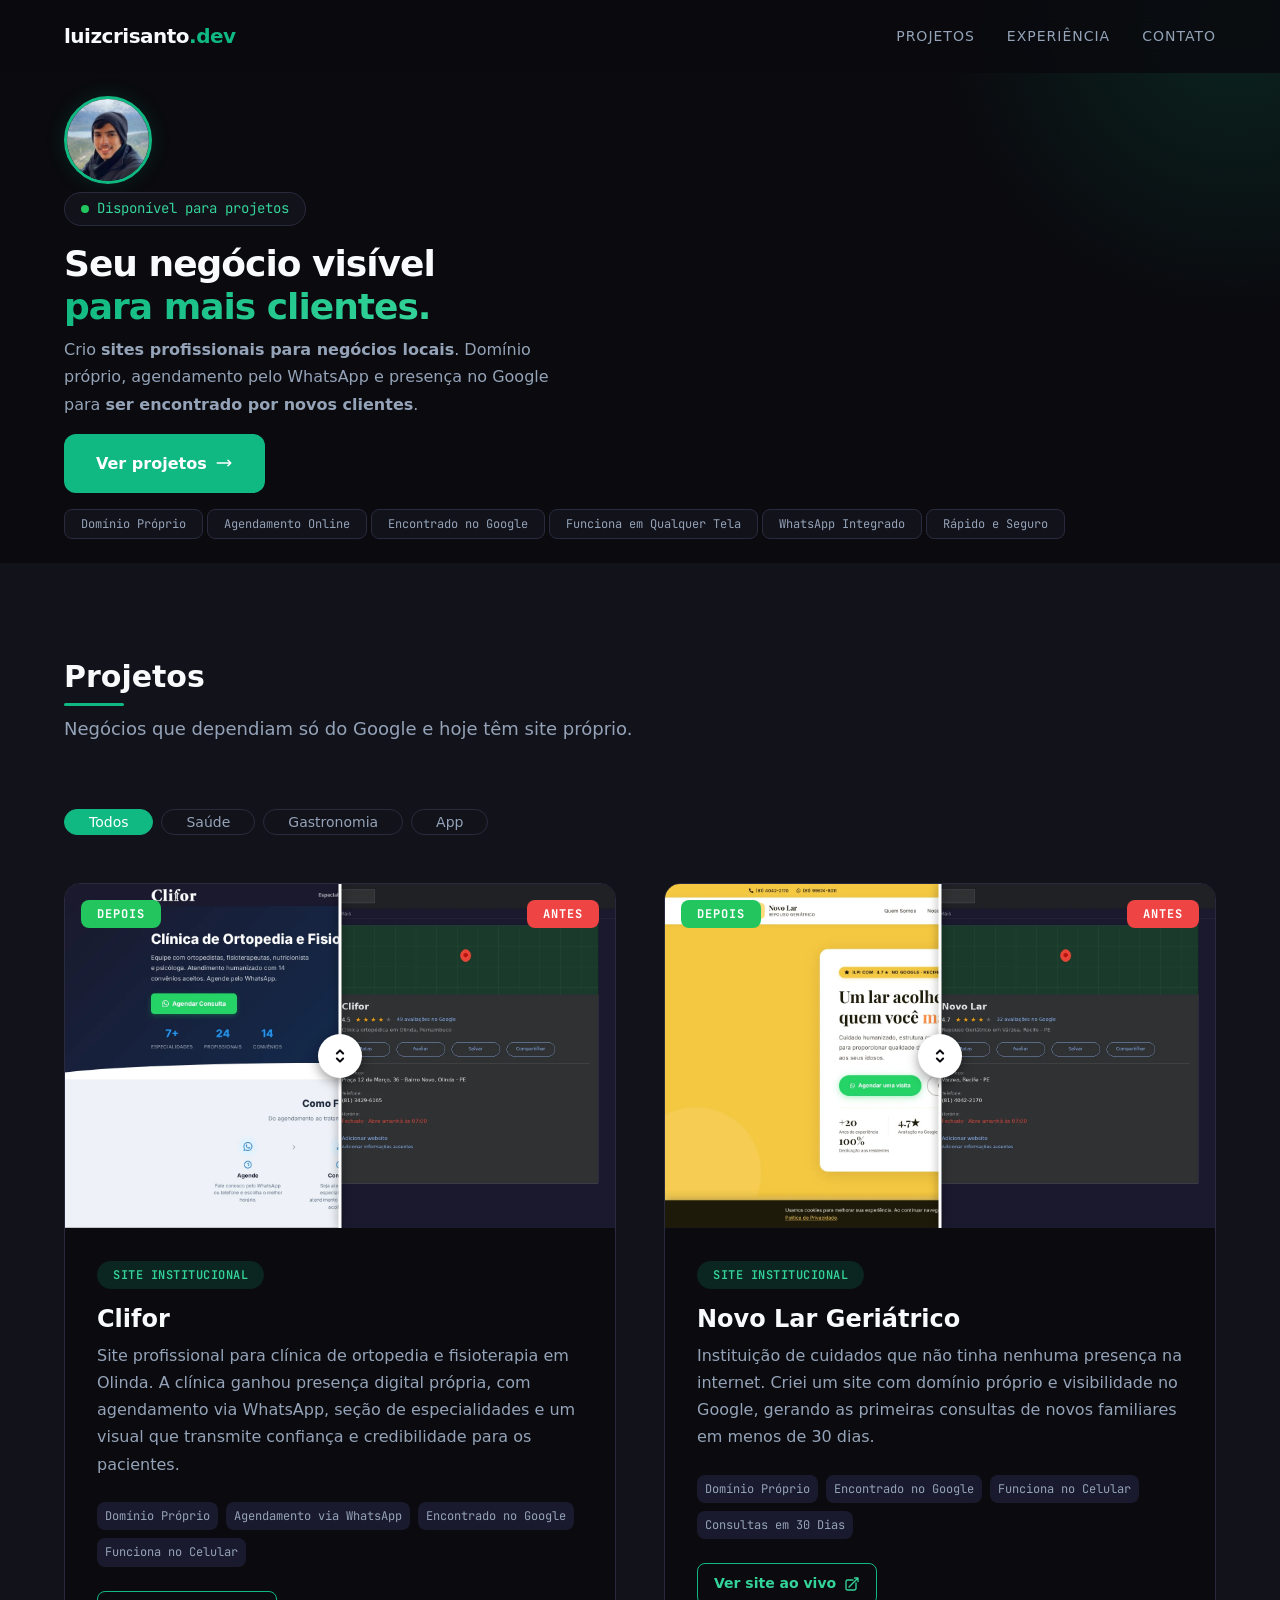
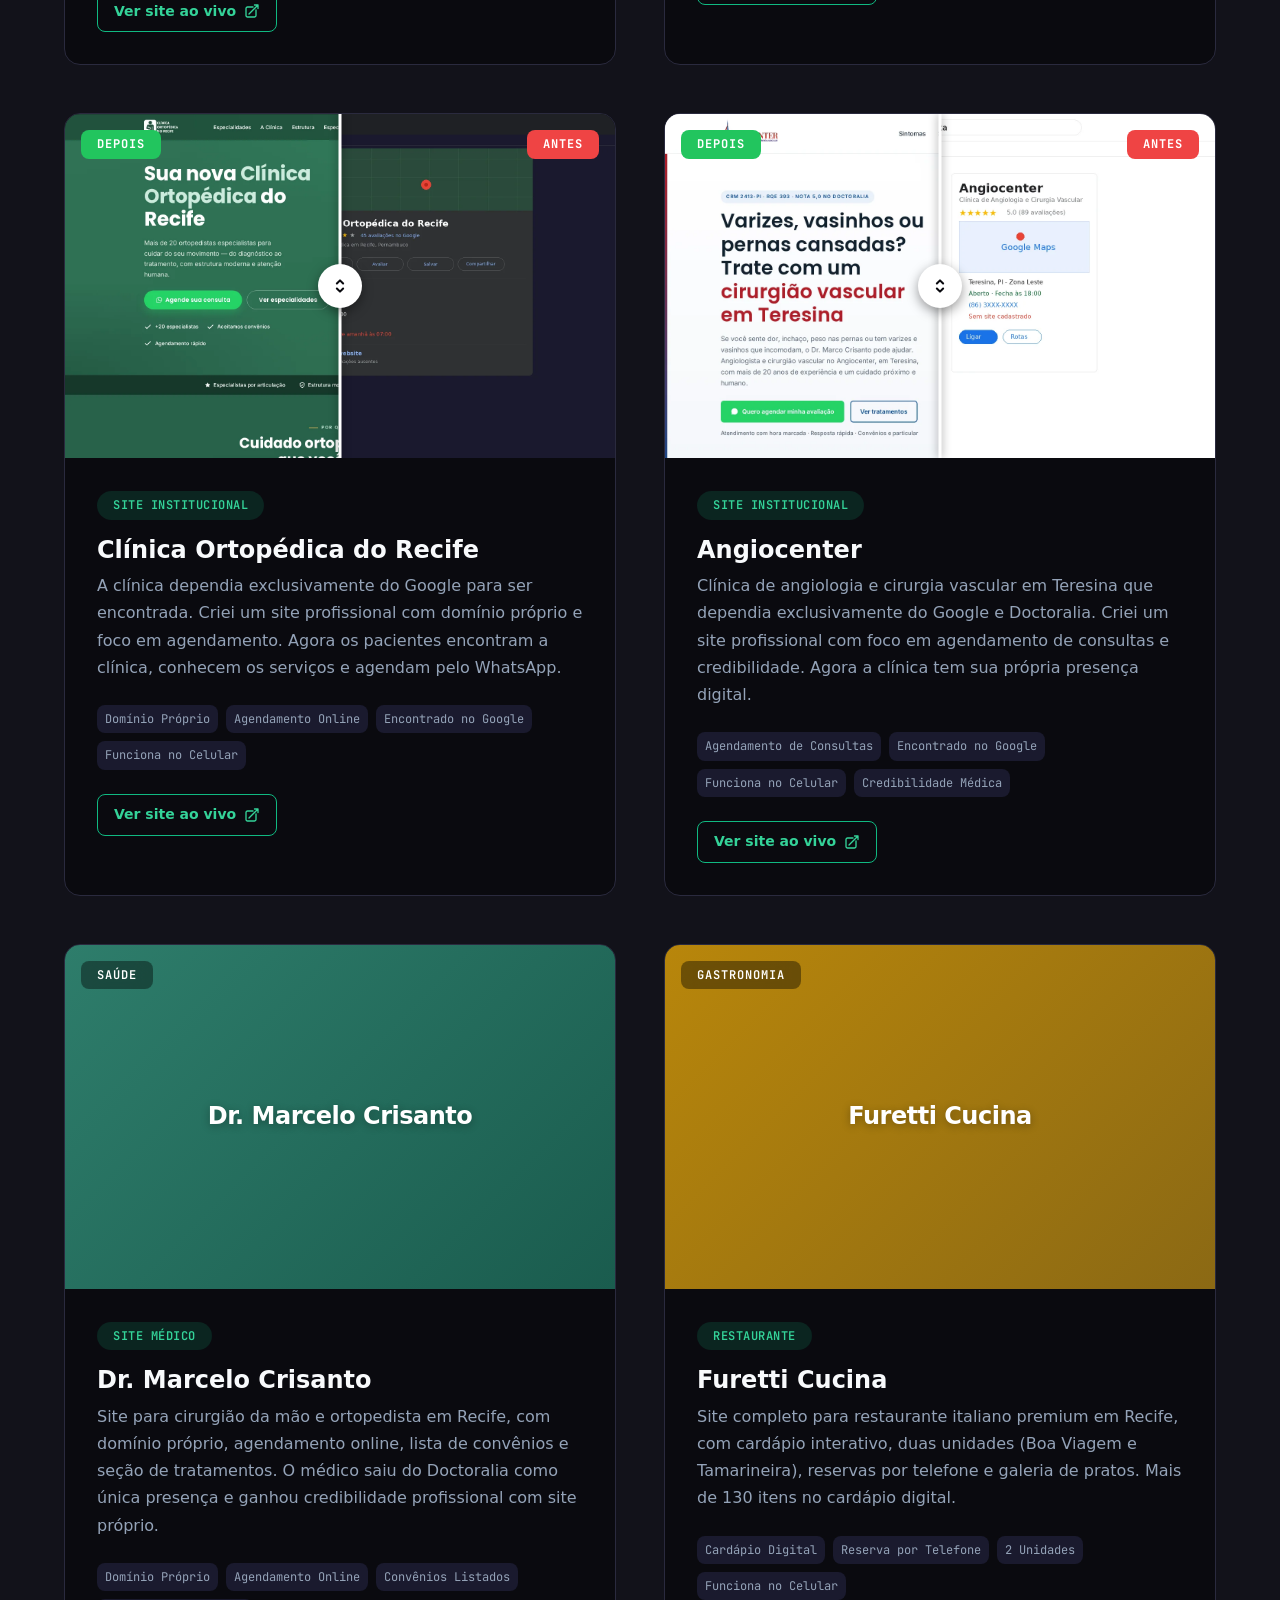
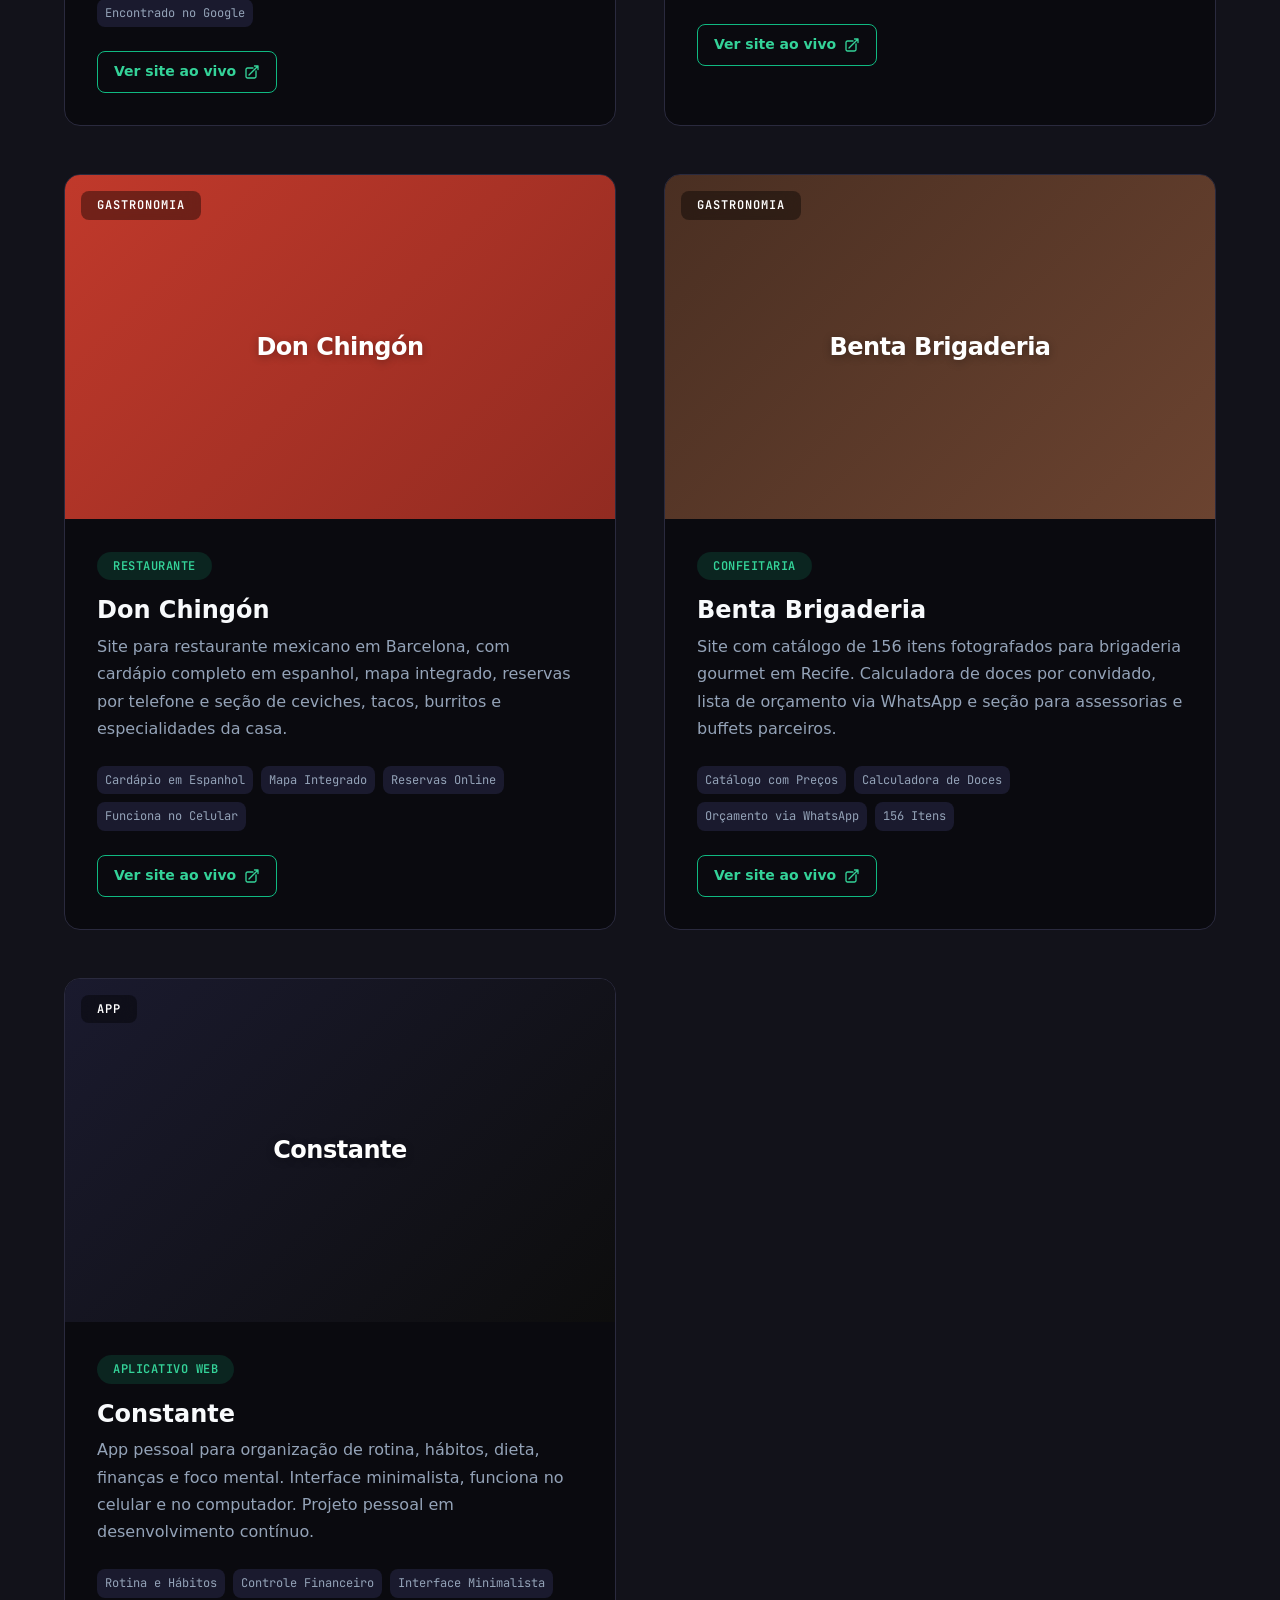
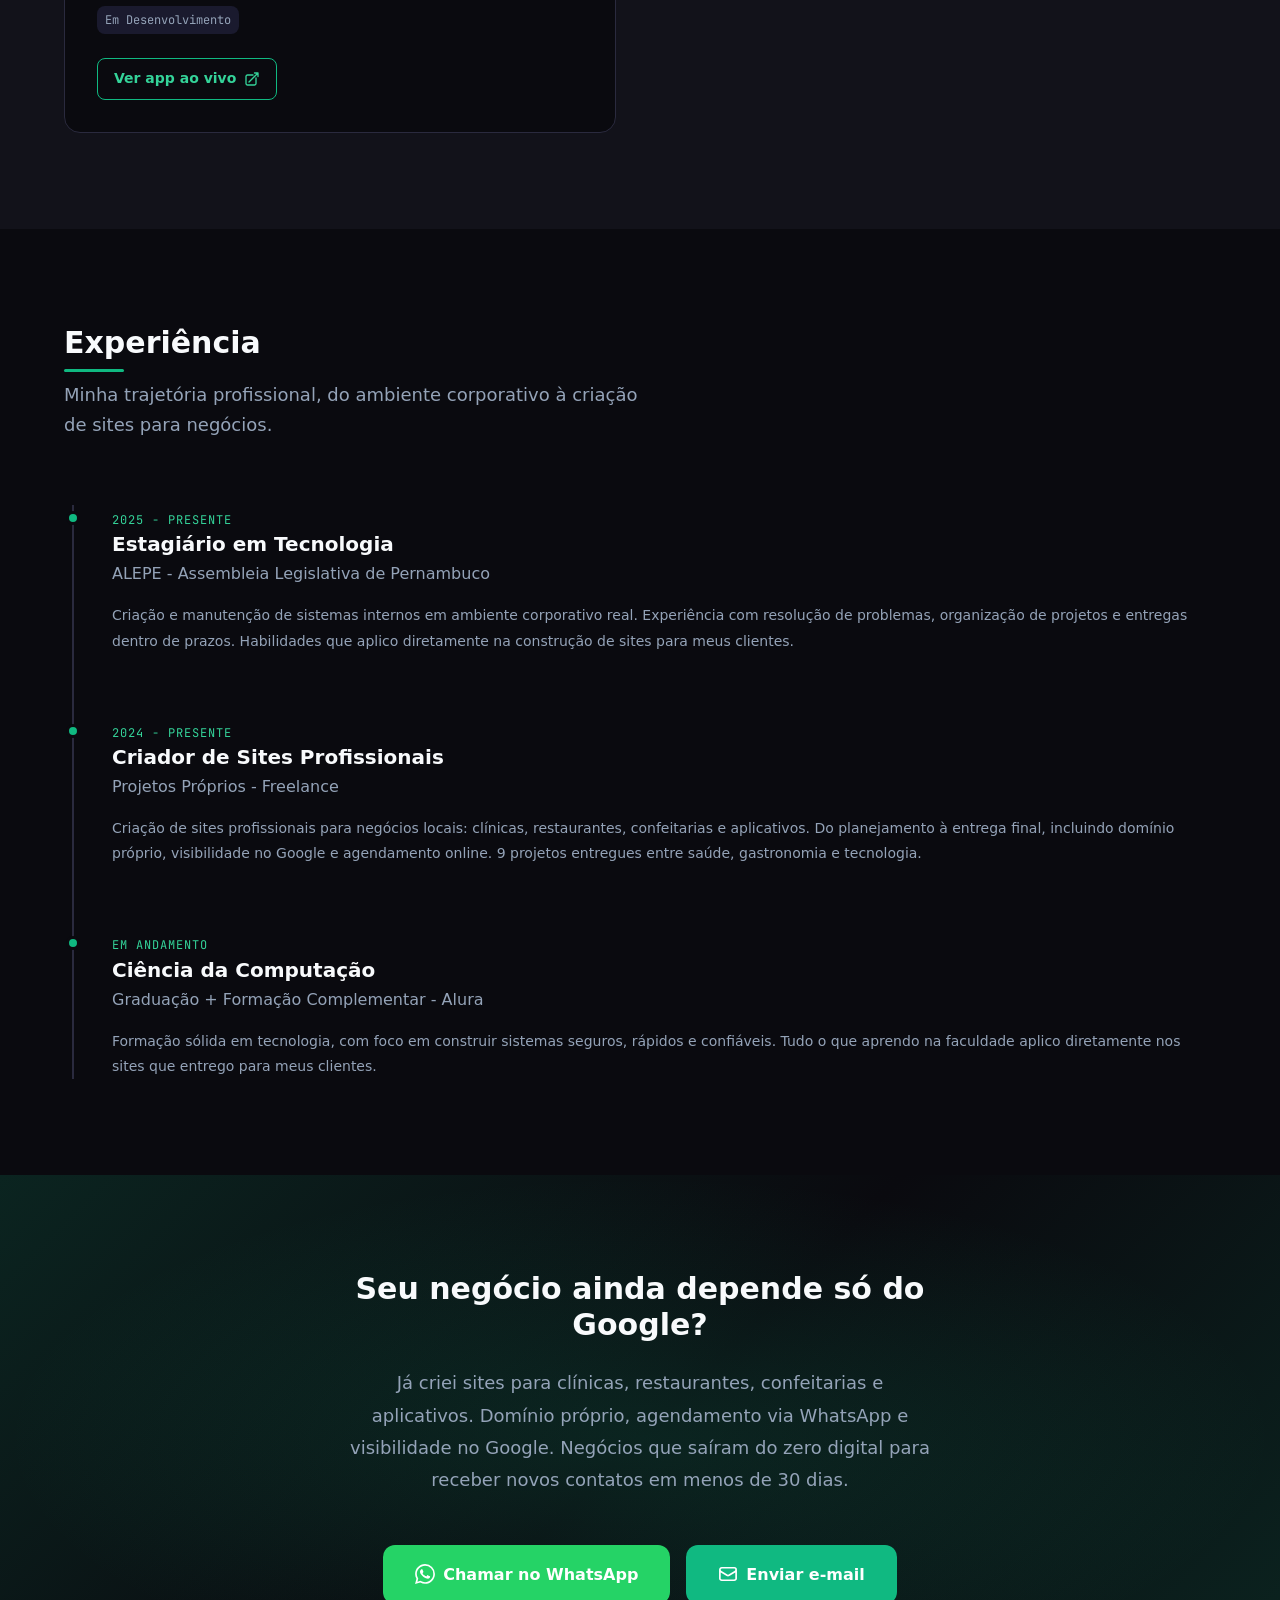
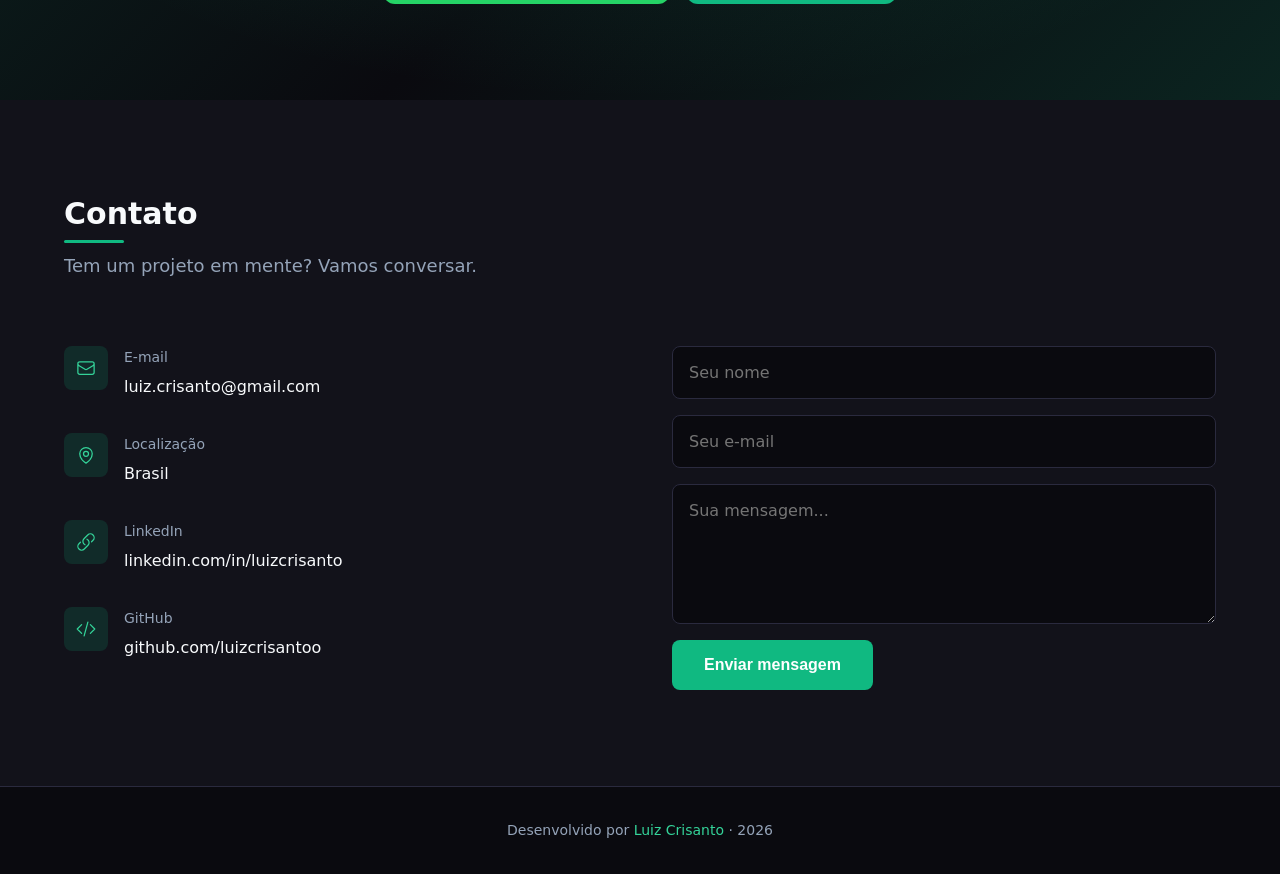
==== commit 240689e3: "atualiza layout" ====
--- a/index.html
+++ b/index.html
@@ -3,29 +3,29 @@
 <head>
   <meta charset="UTF-8">
   <meta name="viewport" content="width=device-width, initial-scale=1.0">
-  <meta name="description" content="Luiz Crisanto — Crio sites profissionais para clínicas e consultórios médicos. Domínio próprio, agendamento online e presença no Google para atrair mais pacientes.">
+  <meta name="description" content="Luiz Crisanto | Sites profissionais para negócios locais. 9 projetos entregues em saúde, gastronomia e tecnologia. Domínio próprio, agendamento online e presença no Google.">
   <meta name="author" content="Luiz Eduardo Cajueiro Crisanto">
 
   <!-- Open Graph -->
-  <meta property="og:title" content="Luiz Crisanto — Sites para Clínicas e Consultórios Médicos">
-  <meta property="og:description" content="Sites profissionais para clínicas e consultórios médicos. Domínio próprio, agendamento online e visibilidade no Google para atrair mais pacientes.">
+  <meta property="og:title" content="Luiz Crisanto |Sites Profissionais para Negócios">
+  <meta property="og:description" content="9 projetos entregues em saúde, gastronomia e tecnologia. Domínio próprio, agendamento online e visibilidade no Google.">
   <meta property="og:type" content="website">
   <meta property="og:locale" content="pt_BR">
   <meta property="og:url" content="https://www.devluizcrisanto.com.br/">
   <meta property="og:image" content="https://www.devluizcrisanto.com.br/assets/images/og-image.jpg">
   <meta property="og:image:width" content="1200">
   <meta property="og:image:height" content="630">
-  <meta property="og:site_name" content="Luiz Crisanto — Sites para Clínicas Médicas">
+  <meta property="og:site_name" content="Luiz Crisanto |Sites Profissionais">
 
   <!-- Twitter Card -->
   <meta name="twitter:card" content="summary_large_image">
-  <meta name="twitter:title" content="Luiz Crisanto — Sites para Clínicas e Consultórios Médicos">
-  <meta name="twitter:description" content="Sites profissionais para clínicas e consultórios médicos. Domínio próprio, agendamento online e visibilidade no Google para atrair mais pacientes.">
+  <meta name="twitter:title" content="Luiz Crisanto |Sites Profissionais para Negócios">
+  <meta name="twitter:description" content="9 projetos entregues em saúde, gastronomia e tecnologia. Domínio próprio, agendamento online e visibilidade no Google.">
   <meta name="twitter:image" content="https://www.devluizcrisanto.com.br/assets/images/og-image.jpg">
 
   <!--
     Headers de segurança (configurar no servidor / Vercel / Netlify):
-    Content-Security-Policy: default-src 'self'; script-src 'self'; style-src 'self' https://fonts.googleapis.com; font-src https://fonts.gstatic.com; img-src 'self' data:; connect-src 'self' https://formsubmit.co
+    Content-Security-Policy: default-src 'self'; script-src 'self'; style-src 'self' https://fonts.googleapis.com https://api.fontshare.com; font-src https://fonts.gstatic.com https://cdn.fontshare.com; img-src 'self' data:; connect-src 'self' https://formsubmit.co
     X-Frame-Options: DENY
     X-Content-Type-Options: nosniff
     Referrer-Policy: strict-origin-when-cross-origin
@@ -33,7 +33,7 @@
     Strict-Transport-Security: max-age=31536000; includeSubDomains
   -->
 
-  <title>Luiz Crisanto — Sites Profissionais para Clínicas Médicas</title>
+  <title>Luiz Crisanto |Sites Profissionais para Negócios</title>
   <link rel="canonical" href="https://www.devluizcrisanto.com.br/">
   <meta name="robots" content="index, follow">
   <meta name="theme-color" content="#0a0a0f">
@@ -41,9 +41,11 @@
   <link rel="apple-touch-icon" href="apple-touch-icon.png">
 
   <!-- Fonts -->
+  <link rel="preconnect" href="https://api.fontshare.com" crossorigin>
+  <link href="https://api.fontshare.com/v2/css?f[]=satoshi@400,500,700,900&display=swap" rel="stylesheet">
   <link rel="preconnect" href="https://fonts.googleapis.com">
   <link rel="preconnect" href="https://fonts.gstatic.com" crossorigin>
-  <link href="https://fonts.googleapis.com/css2?family=Inter:wght@400;500;600;700;800&family=JetBrains+Mono:wght@400;500;700&display=swap" rel="stylesheet">
+  <link href="https://fonts.googleapis.com/css2?family=JetBrains+Mono:wght@400;500;700&display=swap" rel="stylesheet">
 
   <!-- CSS -->
   <link rel="preload" href="css/styles.css" as="style">
@@ -58,9 +60,9 @@
     "alternateName": "Luiz Crisanto",
     "url": "https://www.devluizcrisanto.com.br",
     "image": "https://www.devluizcrisanto.com.br/assets/images/profile.webp",
-    "jobTitle": "Especialista em Sites para Clínicas Médicas",
-    "description": "Crio sites profissionais para clínicas e consultórios médicos. Domínio próprio, agendamento online e presença no Google para atrair mais pacientes.",
-    "knowsAbout": ["Sites para Clínicas", "Presença Digital Médica", "Agendamento Online", "Domínio Próprio", "Google para Médicos"],
+    "jobTitle": "Criador de Sites Profissionais",
+    "description": "Sites profissionais para negócios locais. 9 projetos entregues em saúde, gastronomia e tecnologia.",
+    "knowsAbout": ["Sites Profissionais", "Presença Digital", "Agendamento Online", "Domínio Próprio", "Visibilidade no Google", "Sites para Restaurantes", "Sites para Clínicas"],
     "sameAs": [
       "https://www.linkedin.com/in/luizcrisanto/",
       "https://github.com/luizcrisantoo"
@@ -110,20 +112,19 @@
         src="assets/images/profile.webp"
         alt="Foto de Luiz Eduardo Cajueiro Crisanto"
         class="hero__photo"
-        width="120"
-        height="120"
+        width="88"
+        height="88"
       >
       <div class="hero__badge">Disponível para projetos</div>
 
       <h1 class="hero__title">
-        Sua clínica visível<br><span>para mais pacientes.</span>
+        Seu negócio visível<br><span>para mais clientes.</span>
       </h1>
 
       <p class="hero__description">
-        Crio <strong>sites profissionais para clínicas e consultórios médicos</strong>.
-        Domínio próprio, agendamento pelo WhatsApp e presença no Google — tudo o que
-        sua clínica precisa para <strong>ser encontrada por novos pacientes</strong>
-        e transmitir credibilidade desde o primeiro clique.
+        Crio <strong>sites profissionais para negócios locais</strong>.
+        Domínio próprio, agendamento pelo WhatsApp e presença no Google
+        para <strong>ser encontrado por novos clientes</strong>.
       </p>
 
       <a href="#projects" class="hero__cta">
@@ -151,23 +152,30 @@
     <div class="container">
       <h2 class="section__title reveal">Projetos</h2>
       <p class="section__subtitle reveal">
-        Clínicas que dependiam só do Google e hoje têm site próprio. Arraste para ver a transformação.
+        Negócios que dependiam só do Google e hoje têm site próprio.
       </p>
 
+      <div class="projects__filters reveal">
+        <button class="filter-btn filter-btn--active" data-filter="todos">Todos</button>
+        <button class="filter-btn" data-filter="saude">Saúde</button>
+        <button class="filter-btn" data-filter="gastronomia">Gastronomia</button>
+        <button class="filter-btn" data-filter="app">App</button>
+      </div>
+
       <div class="projects__grid">
 
         <!-- ── Projeto 1: Clifor ── -->
-        <article class="project-card reveal">
+        <article class="project-card reveal" data-category="saude">
           <div class="project-card__slider" data-slider>
             <img
               src="assets/images/clifor-before.webp"
-              alt="Clifor — versão anterior do sistema"
+              alt="Clifor - versão anterior do sistema"
               class="project-card__img project-card__img--before"
               loading="lazy"
             >
             <img
               src="assets/images/clifor-after.webp"
-              alt="Clifor — nova interface redesenhada"
+              alt="Clifor - nova interface redesenhada"
               class="project-card__img project-card__img--after"
               loading="lazy"
             >
@@ -214,17 +222,17 @@
         </article>
 
         <!-- ── Projeto 2: Novo Lar Geriátrico ── -->
-        <article class="project-card reveal">
+        <article class="project-card reveal" data-category="saude">
           <div class="project-card__slider" data-slider>
             <img
               src="assets/images/novolar-before.webp"
-              alt="Novo Lar Geriátrico — sem presença digital"
+              alt="Novo Lar Geriátrico - sem presença digital"
               class="project-card__img project-card__img--before"
               loading="lazy"
             >
             <img
               src="assets/images/novolar-after.webp"
-              alt="Novo Lar Geriátrico — site institucional novo"
+              alt="Novo Lar Geriátrico - site institucional novo"
               class="project-card__img project-card__img--after"
               loading="lazy"
             >
@@ -270,17 +278,17 @@
         </article>
 
         <!-- ── Projeto 3: Clínica Ortopédica do Recife ── -->
-        <article class="project-card reveal">
+        <article class="project-card reveal" data-category="saude">
           <div class="project-card__slider" data-slider>
             <img
               src="assets/images/ortopedica-before.webp"
-              alt="Clínica Ortopédica do Recife — apenas Google Business"
+              alt="Clínica Ortopédica do Recife - apenas Google Business"
               class="project-card__img project-card__img--before"
               loading="lazy"
             >
             <img
               src="assets/images/ortopedica-after.webp"
-              alt="Clínica Ortopédica do Recife — site profissional"
+              alt="Clínica Ortopédica do Recife - site profissional"
               class="project-card__img project-card__img--after"
               loading="lazy"
             >
@@ -308,7 +316,7 @@
             <p class="project-card__desc">
               A clínica dependia exclusivamente do Google para ser encontrada.
               Criei um site profissional com domínio próprio e foco em
-              agendamento — agora os pacientes encontram a clínica, conhecem
+              agendamento. Agora os pacientes encontram a clínica, conhecem
               os serviços e agendam pelo WhatsApp.
             </p>
             <div class="project-card__tech">
@@ -327,17 +335,17 @@
         </article>
 
         <!-- ── Projeto 4: Angiocenter ── -->
-        <article class="project-card reveal">
+        <article class="project-card reveal" data-category="saude">
           <div class="project-card__slider" data-slider>
             <img
               src="assets/images/drmarco-before.webp"
-              alt="Angiocenter — apenas Google Business"
+              alt="Angiocenter - apenas Google Business"
               class="project-card__img project-card__img--before"
               loading="lazy"
             >
             <img
               src="assets/images/drmarco-after.webp"
-              alt="Angiocenter — site profissional"
+              alt="Angiocenter - site profissional"
               class="project-card__img project-card__img--after"
               loading="lazy"
             >
@@ -365,7 +373,7 @@
             <p class="project-card__desc">
               Clínica de angiologia e cirurgia vascular em Teresina que dependia
               exclusivamente do Google e Doctoralia. Criei um site profissional
-              com foco em agendamento de consultas e credibilidade — agora a
+              com foco em agendamento de consultas e credibilidade. Agora a
               clínica tem sua própria presença digital.
             </p>
             <div class="project-card__tech">
@@ -376,6 +384,152 @@
             </div>
             <a href="https://luizcrisantoo.github.io/site-dr-marco/" class="project-card__link" target="_blank" rel="noopener noreferrer">
               Ver site ao vivo
+              <svg xmlns="http://www.w3.org/2000/svg" fill="none" viewBox="0 0 24 24" stroke-width="2" stroke="currentColor" width="16" height="16" aria-hidden="true">
+                <path stroke-linecap="round" stroke-linejoin="round" d="M13.5 6H5.25A2.25 2.25 0 0 0 3 8.25v10.5A2.25 2.25 0 0 0 5.25 21h10.5A2.25 2.25 0 0 0 18 18.75V10.5m-10.5 6L21 3m0 0h-5.25M21 3v5.25"/>
+              </svg>
+            </a>
+          </div>
+        </article>
+
+        <!-- ── Projeto 5: Dr. Marcelo Crisanto ── -->
+        <article class="project-card reveal" data-category="saude">
+          <div class="project-card__preview project-card__preview--medico">
+            <span class="project-card__preview-type">Saúde</span>
+            <span class="project-card__preview-label">Dr. Marcelo Crisanto</span>
+          </div>
+          <div class="project-card__body">
+            <span class="project-card__tag">Site Médico</span>
+            <h3 class="project-card__title">Dr. Marcelo Crisanto</h3>
+            <p class="project-card__desc">
+              Site para cirurgião da mão e ortopedista em Recife, com domínio próprio,
+              agendamento online, lista de convênios e seção de tratamentos.
+              O médico saiu do Doctoralia como única presença e ganhou
+              credibilidade profissional com site próprio.
+            </p>
+            <div class="project-card__tech">
+              <span class="project-card__tech-item">Domínio Próprio</span>
+              <span class="project-card__tech-item">Agendamento Online</span>
+              <span class="project-card__tech-item">Convênios Listados</span>
+              <span class="project-card__tech-item">Encontrado no Google</span>
+            </div>
+            <a href="https://www.drmarcelocrisanto.com.br/" class="project-card__link" target="_blank" rel="noopener noreferrer">
+              Ver site ao vivo
+              <svg xmlns="http://www.w3.org/2000/svg" fill="none" viewBox="0 0 24 24" stroke-width="2" stroke="currentColor" width="16" height="16" aria-hidden="true">
+                <path stroke-linecap="round" stroke-linejoin="round" d="M13.5 6H5.25A2.25 2.25 0 0 0 3 8.25v10.5A2.25 2.25 0 0 0 5.25 21h10.5A2.25 2.25 0 0 0 18 18.75V10.5m-10.5 6L21 3m0 0h-5.25M21 3v5.25"/>
+              </svg>
+            </a>
+          </div>
+        </article>
+
+        <!-- ── Projeto 6: Furetti Cucina ── -->
+        <article class="project-card reveal" data-category="gastronomia">
+          <div class="project-card__preview project-card__preview--italiano">
+            <span class="project-card__preview-type">Gastronomia</span>
+            <span class="project-card__preview-label">Furetti Cucina</span>
+          </div>
+          <div class="project-card__body">
+            <span class="project-card__tag">Restaurante</span>
+            <h3 class="project-card__title">Furetti Cucina</h3>
+            <p class="project-card__desc">
+              Site completo para restaurante italiano premium em Recife, com cardápio
+              interativo, duas unidades (Boa Viagem e Tamarineira), reservas por
+              telefone e galeria de pratos. Mais de 130 itens no cardápio digital.
+            </p>
+            <div class="project-card__tech">
+              <span class="project-card__tech-item">Cardápio Digital</span>
+              <span class="project-card__tech-item">Reserva por Telefone</span>
+              <span class="project-card__tech-item">2 Unidades</span>
+              <span class="project-card__tech-item">Funciona no Celular</span>
+            </div>
+            <a href="https://luizcrisantoo.github.io/furetti-cucina/" class="project-card__link" target="_blank" rel="noopener noreferrer">
+              Ver site ao vivo
+              <svg xmlns="http://www.w3.org/2000/svg" fill="none" viewBox="0 0 24 24" stroke-width="2" stroke="currentColor" width="16" height="16" aria-hidden="true">
+                <path stroke-linecap="round" stroke-linejoin="round" d="M13.5 6H5.25A2.25 2.25 0 0 0 3 8.25v10.5A2.25 2.25 0 0 0 5.25 21h10.5A2.25 2.25 0 0 0 18 18.75V10.5m-10.5 6L21 3m0 0h-5.25M21 3v5.25"/>
+              </svg>
+            </a>
+          </div>
+        </article>
+
+        <!-- ── Projeto 7: Don Chingón ── -->
+        <article class="project-card reveal" data-category="gastronomia">
+          <div class="project-card__preview project-card__preview--mexicano">
+            <span class="project-card__preview-type">Gastronomia</span>
+            <span class="project-card__preview-label">Don Chingón</span>
+          </div>
+          <div class="project-card__body">
+            <span class="project-card__tag">Restaurante</span>
+            <h3 class="project-card__title">Don Chingón</h3>
+            <p class="project-card__desc">
+              Site para restaurante mexicano em Barcelona, com cardápio completo
+              em espanhol, mapa integrado, reservas por telefone e seção
+              de ceviches, tacos, burritos e especialidades da casa.
+            </p>
+            <div class="project-card__tech">
+              <span class="project-card__tech-item">Cardápio em Espanhol</span>
+              <span class="project-card__tech-item">Mapa Integrado</span>
+              <span class="project-card__tech-item">Reservas Online</span>
+              <span class="project-card__tech-item">Funciona no Celular</span>
+            </div>
+            <a href="https://luizcrisantoo.github.io/don-chingon-es/" class="project-card__link" target="_blank" rel="noopener noreferrer">
+              Ver site ao vivo
+              <svg xmlns="http://www.w3.org/2000/svg" fill="none" viewBox="0 0 24 24" stroke-width="2" stroke="currentColor" width="16" height="16" aria-hidden="true">
+                <path stroke-linecap="round" stroke-linejoin="round" d="M13.5 6H5.25A2.25 2.25 0 0 0 3 8.25v10.5A2.25 2.25 0 0 0 5.25 21h10.5A2.25 2.25 0 0 0 18 18.75V10.5m-10.5 6L21 3m0 0h-5.25M21 3v5.25"/>
+              </svg>
+            </a>
+          </div>
+        </article>
+
+        <!-- ── Projeto 8: Benta Brigaderia ── -->
+        <article class="project-card reveal" data-category="gastronomia">
+          <div class="project-card__preview project-card__preview--confeitaria">
+            <span class="project-card__preview-type">Gastronomia</span>
+            <span class="project-card__preview-label">Benta Brigaderia</span>
+          </div>
+          <div class="project-card__body">
+            <span class="project-card__tag">Confeitaria</span>
+            <h3 class="project-card__title">Benta Brigaderia</h3>
+            <p class="project-card__desc">
+              Site com catálogo de 156 itens fotografados para brigaderia gourmet
+              em Recife. Calculadora de doces por convidado, lista de orçamento
+              via WhatsApp e seção para assessorias e buffets parceiros.
+            </p>
+            <div class="project-card__tech">
+              <span class="project-card__tech-item">Catálogo com Preços</span>
+              <span class="project-card__tech-item">Calculadora de Doces</span>
+              <span class="project-card__tech-item">Orçamento via WhatsApp</span>
+              <span class="project-card__tech-item">156 Itens</span>
+            </div>
+            <a href="https://luizcrisantoo.github.io/benta-brigaderia/" class="project-card__link" target="_blank" rel="noopener noreferrer">
+              Ver site ao vivo
+              <svg xmlns="http://www.w3.org/2000/svg" fill="none" viewBox="0 0 24 24" stroke-width="2" stroke="currentColor" width="16" height="16" aria-hidden="true">
+                <path stroke-linecap="round" stroke-linejoin="round" d="M13.5 6H5.25A2.25 2.25 0 0 0 3 8.25v10.5A2.25 2.25 0 0 0 5.25 21h10.5A2.25 2.25 0 0 0 18 18.75V10.5m-10.5 6L21 3m0 0h-5.25M21 3v5.25"/>
+              </svg>
+            </a>
+          </div>
+        </article>
+
+        <!-- ── Projeto 9: Constante ── -->
+        <article class="project-card reveal" data-category="app">
+          <div class="project-card__preview project-card__preview--app">
+            <span class="project-card__preview-type">App</span>
+            <span class="project-card__preview-label">Constante</span>
+          </div>
+          <div class="project-card__body">
+            <span class="project-card__tag">Aplicativo Web</span>
+            <h3 class="project-card__title">Constante</h3>
+            <p class="project-card__desc">
+              App pessoal para organização de rotina, hábitos, dieta, finanças e
+              foco mental. Interface minimalista, funciona no celular e no
+              computador. Projeto pessoal em desenvolvimento contínuo.
+            </p>
+            <div class="project-card__tech">
+              <span class="project-card__tech-item">Rotina e Hábitos</span>
+              <span class="project-card__tech-item">Controle Financeiro</span>
+              <span class="project-card__tech-item">Interface Minimalista</span>
+              <span class="project-card__tech-item">Em Desenvolvimento</span>
+            </div>
+            <a href="https://luizcrisantoo.github.io/constante/" class="project-card__link" target="_blank" rel="noopener noreferrer">
+              Ver app ao vivo
               <svg xmlns="http://www.w3.org/2000/svg" fill="none" viewBox="0 0 24 24" stroke-width="2" stroke="currentColor" width="16" height="16" aria-hidden="true">
                 <path stroke-linecap="round" stroke-linejoin="round" d="M13.5 6H5.25A2.25 2.25 0 0 0 3 8.25v10.5A2.25 2.25 0 0 0 5.25 21h10.5A2.25 2.25 0 0 0 18 18.75V10.5m-10.5 6L21 3m0 0h-5.25M21 3v5.25"/>
               </svg>
@@ -394,33 +548,33 @@
     <div class="container">
       <h2 class="section__title reveal">Experiência</h2>
       <p class="section__subtitle reveal">
-        Minha trajetória profissional, do ambiente corporativo à criação de sites para clínicas.
+        Minha trajetória profissional, do ambiente corporativo à criação de sites para negócios.
       </p>
 
       <div class="experience__timeline">
         <div class="timeline-item reveal">
           <div class="timeline-item__dot"></div>
-          <span class="timeline-item__period">2025 — Presente</span>
+          <span class="timeline-item__period">2025 - Presente</span>
           <h3 class="timeline-item__role">Estagiário em Tecnologia</h3>
-          <p class="timeline-item__company">ALEPE — Assembleia Legislativa de Pernambuco</p>
+          <p class="timeline-item__company">ALEPE - Assembleia Legislativa de Pernambuco</p>
           <p class="timeline-item__desc">
             Criação e manutenção de sistemas internos em ambiente corporativo real.
             Experiência com resolução de problemas, organização de projetos e
-            entregas dentro de prazos — habilidades que aplico diretamente
-            na construção de sites para clínicas.
+            entregas dentro de prazos. Habilidades que aplico diretamente
+            na construção de sites para meus clientes.
           </p>
         </div>
 
         <div class="timeline-item reveal">
           <div class="timeline-item__dot"></div>
-          <span class="timeline-item__period">2024 — Presente</span>
-          <h3 class="timeline-item__role">Especialista em Sites para Clínicas</h3>
-          <p class="timeline-item__company">Projetos Próprios — Sites Institucionais</p>
+          <span class="timeline-item__period">2024 - Presente</span>
+          <h3 class="timeline-item__role">Criador de Sites Profissionais</h3>
+          <p class="timeline-item__company">Projetos Próprios - Freelance</p>
           <p class="timeline-item__desc">
-            Criação de sites profissionais para clínicas médicas, consultórios e
-            instituições de saúde. Do planejamento à entrega final, incluindo
-            domínio próprio, visibilidade no Google e agendamento online.
-            4 projetos entregues e funcionando.
+            Criação de sites profissionais para negócios locais: clínicas, restaurantes,
+            confeitarias e aplicativos. Do planejamento à entrega final, incluindo domínio
+            próprio, visibilidade no Google e agendamento online.
+            9 projetos entregues entre saúde, gastronomia e tecnologia.
           </p>
         </div>
 
@@ -428,7 +582,7 @@
           <div class="timeline-item__dot"></div>
           <span class="timeline-item__period">Em andamento</span>
           <h3 class="timeline-item__role">Ciência da Computação</h3>
-          <p class="timeline-item__company">Graduação + Formação Complementar — Alura</p>
+          <p class="timeline-item__company">Graduação + Formação Complementar - Alura</p>
           <p class="timeline-item__desc">
             Formação sólida em tecnologia, com foco em construir sistemas seguros,
             rápidos e confiáveis. Tudo o que aprendo na faculdade aplico
@@ -440,15 +594,15 @@
   </section>
 
   <!-- ════════════════════════════════════════════════════════════════════════
-       CTA — CHAMADA PARA AÇÃO
+       CTA - CHAMADA PARA AÇÃO
        ════════════════════════════════════════════════════════════════════════ -->
   <section class="cta" id="cta">
     <div class="container cta__content reveal">
-      <h2 class="cta__title">Sua clínica ainda depende só do Google?</h2>
+      <h2 class="cta__title">Seu negócio ainda depende só do Google?</h2>
       <p class="cta__desc">
-        Crio sites profissionais para clínicas e consultórios médicos — com domínio próprio,
-        agendamento via WhatsApp e visibilidade no Google para seus pacientes encontrarem você.
-        Já ajudei clínicas a saírem do zero digital para receberem novas consultas em menos de 30 dias.
+        Já criei sites para clínicas, restaurantes, confeitarias e aplicativos.
+        Domínio próprio, agendamento via WhatsApp e visibilidade no Google.
+        Negócios que saíram do zero digital para receber novos contatos em menos de 30 dias.
       </p>
       <div class="cta__actions">
         <a href="https://wa.me/5581998080009" class="cta__btn cta__btn--whatsapp" target="_blank" rel="noopener noreferrer">
@@ -551,7 +705,7 @@
   <footer class="footer">
     <div class="container">
       <p class="footer__text">
-        Desenvolvido por <a href="#hero">Luiz Crisanto</a> &mdash; 2026
+        Desenvolvido por <a href="#hero">Luiz Crisanto</a> · 2026
       </p>
     </div>
   </footer>
@@ -575,6 +729,7 @@
   <script src="js/modules/menu.js" defer></script>
   <script src="js/modules/scroll.js" defer></script>
   <script src="js/modules/slider.js" defer></script>
+  <script src="js/modules/filter.js" defer></script>
   <script src="js/modules/contact.js" defer></script>
   <script src="js/script.js" defer></script>
 
--- a/css/styles.css
+++ b/css/styles.css
@@ -212,8 +212,8 @@
   min-height: auto;
   display: flex;
   align-items: center;
-  padding-top: calc(72px + var(--space-xl));
-  padding-bottom: var(--space-2xl);
+  padding-top: calc(72px + var(--space-lg));
+  padding-bottom: var(--space-lg);
   position: relative;
   overflow: hidden;
 }
@@ -236,13 +236,13 @@
 }
 
 .hero__photo {
-  width: 120px;
-  height: 120px;
+  width: 88px;
+  height: 88px;
   border-radius: 50%;
   object-fit: cover;
   border: 3px solid var(--color-accent);
   box-shadow: var(--shadow-glow);
-  margin-bottom: var(--space-md);
+  margin-bottom: var(--space-sm);
 }
 
 .hero__badge {
@@ -274,10 +274,10 @@
 }
 
 .hero__title {
-  font-size: var(--text-4xl);
+  font-size: var(--text-3xl);
   font-weight: 800;
-  margin-bottom: var(--space-md);
-  letter-spacing: -1px;
+  margin-bottom: var(--space-sm);
+  letter-spacing: -0.5px;
 }
 
 .hero__title span {
@@ -290,8 +290,8 @@
 .hero__description {
   font-size: var(--text-base);
   color: var(--color-text-muted);
-  max-width: 560px;
-  margin-bottom: var(--space-lg);
+  max-width: 520px;
+  margin-bottom: var(--space-md);
   line-height: 1.7;
 }
 
@@ -329,8 +329,8 @@
 .hero__stack {
   display: flex;
   flex-wrap: wrap;
-  gap: var(--space-sm);
-  margin-top: var(--space-lg);
+  gap: var(--space-xs);
+  margin-top: var(--space-md);
 }
 
 .hero__stack-tag {
@@ -572,6 +572,113 @@
 .project-card__link:hover svg {
   transform: translate(2px, -2px);
 }
+
+/* ── 5b. FILTROS DE PROJETOS ─────────────────────────────────────────────── */
+
+.projects__filters {
+  display: flex;
+  gap: var(--space-sm);
+  margin-bottom: var(--space-2xl);
+  flex-wrap: wrap;
+}
+
+.filter-btn {
+  background: transparent;
+  border: 1px solid var(--color-border);
+  color: var(--color-text-muted);
+  padding: var(--space-xs) var(--space-lg);
+  border-radius: 999px;
+  font-size: var(--text-sm);
+  font-weight: 500;
+  font-family: var(--font-body);
+  cursor: pointer;
+  transition: background var(--transition-fast), color var(--transition-fast), border-color var(--transition-fast);
+}
+
+.filter-btn:hover {
+  border-color: var(--color-accent);
+  color: var(--color-text-heading);
+}
+
+.filter-btn:focus-visible {
+  outline: 2px solid var(--color-accent);
+  outline-offset: 2px;
+}
+
+.filter-btn--active {
+  background: var(--color-accent);
+  border-color: var(--color-accent);
+  color: #fff;
+}
+
+/* Card oculto pelo filtro */
+.project-card--hidden {
+  display: none;
+}
+
+/* Animação ao aparecer */
+@keyframes fadeIn {
+  from { opacity: 0; transform: translateY(12px); }
+  to { opacity: 1; transform: translateY(0); }
+}
+
+.project-card--show {
+  animation: fadeIn 0.3s ease forwards;
+}
+
+/* ── 5c. SHOWCASE CARD (projetos sem antes/depois) ──────────────────────── */
+
+.project-card__preview {
+  position: relative;
+  width: 100%;
+  aspect-ratio: 16 / 10;
+  overflow: hidden;
+  display: flex;
+  align-items: center;
+  justify-content: center;
+}
+
+.project-card__preview-bg {
+  position: absolute;
+  inset: 0;
+  opacity: 0.9;
+}
+
+.project-card__preview-label {
+  position: relative;
+  z-index: 2;
+  font-family: var(--font-heading);
+  font-size: var(--text-2xl);
+  font-weight: 800;
+  color: #fff;
+  letter-spacing: -0.5px;
+  text-shadow: 0 2px 8px rgba(0, 0, 0, 0.3);
+}
+
+.project-card__preview-type {
+  position: absolute;
+  top: var(--space-md);
+  left: var(--space-md);
+  z-index: 3;
+  background: rgba(0, 0, 0, 0.4);
+  backdrop-filter: blur(8px);
+  -webkit-backdrop-filter: blur(8px);
+  color: #fff;
+  padding: var(--space-xs) var(--space-md);
+  border-radius: var(--border-radius-sm);
+  font-size: var(--text-xs);
+  font-weight: 600;
+  font-family: var(--font-mono);
+  text-transform: uppercase;
+  letter-spacing: 1px;
+}
+
+/* Cores dos showcase por projeto */
+.project-card__preview--medico     { background: linear-gradient(135deg, #2E7D6B, #1a5c4e); }
+.project-card__preview--italiano   { background: linear-gradient(135deg, #b8860b, #8B6914); }
+.project-card__preview--mexicano   { background: linear-gradient(135deg, #c0392b, #922B21); }
+.project-card__preview--confeitaria { background: linear-gradient(135deg, #4A2F22, #6B4330); }
+.project-card__preview--app        { background: linear-gradient(135deg, #1a1a2e, #0d0d0d); }
 
 /* ── 6. EXPERIÊNCIA (TIMELINE) ────────────────────────────────────────────── */
 
@@ -1029,27 +1136,42 @@
   }
 }
 
+/* ── Tablet (768px - 1024px) ── */
+@media (min-width: 768px) and (max-width: 1023px) {
+  .projects__grid {
+    grid-template-columns: repeat(2, 1fr);
+    gap: var(--space-xl);
+  }
+
+  .project-card {
+    display: flex;
+    flex-direction: column;
+  }
+}
+
 /* ── Desktop (a partir de 1024px) ── */
 @media (min-width: 1024px) {
   .projects__grid {
-    grid-template-columns: 1fr;
+    grid-template-columns: repeat(2, 1fr);
+    gap: var(--space-2xl);
   }
 
   .project-card {
-    display: grid;
-    grid-template-columns: 1.2fr 1fr;
-  }
-
-  .project-card:nth-child(even) {
-    direction: rtl;
-  }
-
-  .project-card:nth-child(even) > * {
-    direction: ltr;
+    display: flex;
+    flex-direction: column;
   }
 
   .project-card__slider {
-    aspect-ratio: auto;
-    min-height: 400px;
-  }
-}
+    aspect-ratio: 16 / 10;
+    min-height: 0;
+  }
+
+  .project-card__preview {
+    aspect-ratio: 16 / 10;
+  }
+
+  .hero__title {
+    font-size: var(--text-4xl);
+    letter-spacing: -1px;
+  }
+}
--- a/css/styles.css
+++ b/css/styles.css
@@ -212,8 +212,8 @@
   min-height: auto;
   display: flex;
   align-items: center;
-  padding-top: calc(72px + var(--space-xl));
-  padding-bottom: var(--space-2xl);
+  padding-top: calc(72px + var(--space-lg));
+  padding-bottom: var(--space-lg);
   position: relative;
   overflow: hidden;
 }
@@ -236,13 +236,13 @@
 }
 
 .hero__photo {
-  width: 120px;
-  height: 120px;
+  width: 88px;
+  height: 88px;
   border-radius: 50%;
   object-fit: cover;
   border: 3px solid var(--color-accent);
   box-shadow: var(--shadow-glow);
-  margin-bottom: var(--space-md);
+  margin-bottom: var(--space-sm);
 }
 
 .hero__badge {
@@ -274,10 +274,10 @@
 }
 
 .hero__title {
-  font-size: var(--text-4xl);
+  font-size: var(--text-3xl);
   font-weight: 800;
-  margin-bottom: var(--space-md);
-  letter-spacing: -1px;
+  margin-bottom: var(--space-sm);
+  letter-spacing: -0.5px;
 }
 
 .hero__title span {
@@ -290,8 +290,8 @@
 .hero__description {
   font-size: var(--text-base);
   color: var(--color-text-muted);
-  max-width: 560px;
-  margin-bottom: var(--space-lg);
+  max-width: 520px;
+  margin-bottom: var(--space-md);
   line-height: 1.7;
 }
 
@@ -329,8 +329,8 @@
 .hero__stack {
   display: flex;
   flex-wrap: wrap;
-  gap: var(--space-sm);
-  margin-top: var(--space-lg);
+  gap: var(--space-xs);
+  margin-top: var(--space-md);
 }
 
 .hero__stack-tag {
@@ -572,6 +572,113 @@
 .project-card__link:hover svg {
   transform: translate(2px, -2px);
 }
+
+/* ── 5b. FILTROS DE PROJETOS ─────────────────────────────────────────────── */
+
+.projects__filters {
+  display: flex;
+  gap: var(--space-sm);
+  margin-bottom: var(--space-2xl);
+  flex-wrap: wrap;
+}
+
+.filter-btn {
+  background: transparent;
+  border: 1px solid var(--color-border);
+  color: var(--color-text-muted);
+  padding: var(--space-xs) var(--space-lg);
+  border-radius: 999px;
+  font-size: var(--text-sm);
+  font-weight: 500;
+  font-family: var(--font-body);
+  cursor: pointer;
+  transition: background var(--transition-fast), color var(--transition-fast), border-color var(--transition-fast);
+}
+
+.filter-btn:hover {
+  border-color: var(--color-accent);
+  color: var(--color-text-heading);
+}
+
+.filter-btn:focus-visible {
+  outline: 2px solid var(--color-accent);
+  outline-offset: 2px;
+}
+
+.filter-btn--active {
+  background: var(--color-accent);
+  border-color: var(--color-accent);
+  color: #fff;
+}
+
+/* Card oculto pelo filtro */
+.project-card--hidden {
+  display: none;
+}
+
+/* Animação ao aparecer */
+@keyframes fadeIn {
+  from { opacity: 0; transform: translateY(12px); }
+  to { opacity: 1; transform: translateY(0); }
+}
+
+.project-card--show {
+  animation: fadeIn 0.3s ease forwards;
+}
+
+/* ── 5c. SHOWCASE CARD (projetos sem antes/depois) ──────────────────────── */
+
+.project-card__preview {
+  position: relative;
+  width: 100%;
+  aspect-ratio: 16 / 10;
+  overflow: hidden;
+  display: flex;
+  align-items: center;
+  justify-content: center;
+}
+
+.project-card__preview-bg {
+  position: absolute;
+  inset: 0;
+  opacity: 0.9;
+}
+
+.project-card__preview-label {
+  position: relative;
+  z-index: 2;
+  font-family: var(--font-heading);
+  font-size: var(--text-2xl);
+  font-weight: 800;
+  color: #fff;
+  letter-spacing: -0.5px;
+  text-shadow: 0 2px 8px rgba(0, 0, 0, 0.3);
+}
+
+.project-card__preview-type {
+  position: absolute;
+  top: var(--space-md);
+  left: var(--space-md);
+  z-index: 3;
+  background: rgba(0, 0, 0, 0.4);
+  backdrop-filter: blur(8px);
+  -webkit-backdrop-filter: blur(8px);
+  color: #fff;
+  padding: var(--space-xs) var(--space-md);
+  border-radius: var(--border-radius-sm);
+  font-size: var(--text-xs);
+  font-weight: 600;
+  font-family: var(--font-mono);
+  text-transform: uppercase;
+  letter-spacing: 1px;
+}
+
+/* Cores dos showcase por projeto */
+.project-card__preview--medico     { background: linear-gradient(135deg, #2E7D6B, #1a5c4e); }
+.project-card__preview--italiano   { background: linear-gradient(135deg, #b8860b, #8B6914); }
+.project-card__preview--mexicano   { background: linear-gradient(135deg, #c0392b, #922B21); }
+.project-card__preview--confeitaria { background: linear-gradient(135deg, #4A2F22, #6B4330); }
+.project-card__preview--app        { background: linear-gradient(135deg, #1a1a2e, #0d0d0d); }
 
 /* ── 6. EXPERIÊNCIA (TIMELINE) ────────────────────────────────────────────── */
 
@@ -1029,27 +1136,42 @@
   }
 }
 
+/* ── Tablet (768px - 1024px) ── */
+@media (min-width: 768px) and (max-width: 1023px) {
+  .projects__grid {
+    grid-template-columns: repeat(2, 1fr);
+    gap: var(--space-xl);
+  }
+
+  .project-card {
+    display: flex;
+    flex-direction: column;
+  }
+}
+
 /* ── Desktop (a partir de 1024px) ── */
 @media (min-width: 1024px) {
   .projects__grid {
-    grid-template-columns: 1fr;
+    grid-template-columns: repeat(2, 1fr);
+    gap: var(--space-2xl);
   }
 
   .project-card {
-    display: grid;
-    grid-template-columns: 1.2fr 1fr;
-  }
-
-  .project-card:nth-child(even) {
-    direction: rtl;
-  }
-
-  .project-card:nth-child(even) > * {
-    direction: ltr;
+    display: flex;
+    flex-direction: column;
   }
 
   .project-card__slider {
-    aspect-ratio: auto;
-    min-height: 400px;
-  }
-}
+    aspect-ratio: 16 / 10;
+    min-height: 0;
+  }
+
+  .project-card__preview {
+    aspect-ratio: 16 / 10;
+  }
+
+  .hero__title {
+    font-size: var(--text-4xl);
+    letter-spacing: -1px;
+  }
+}
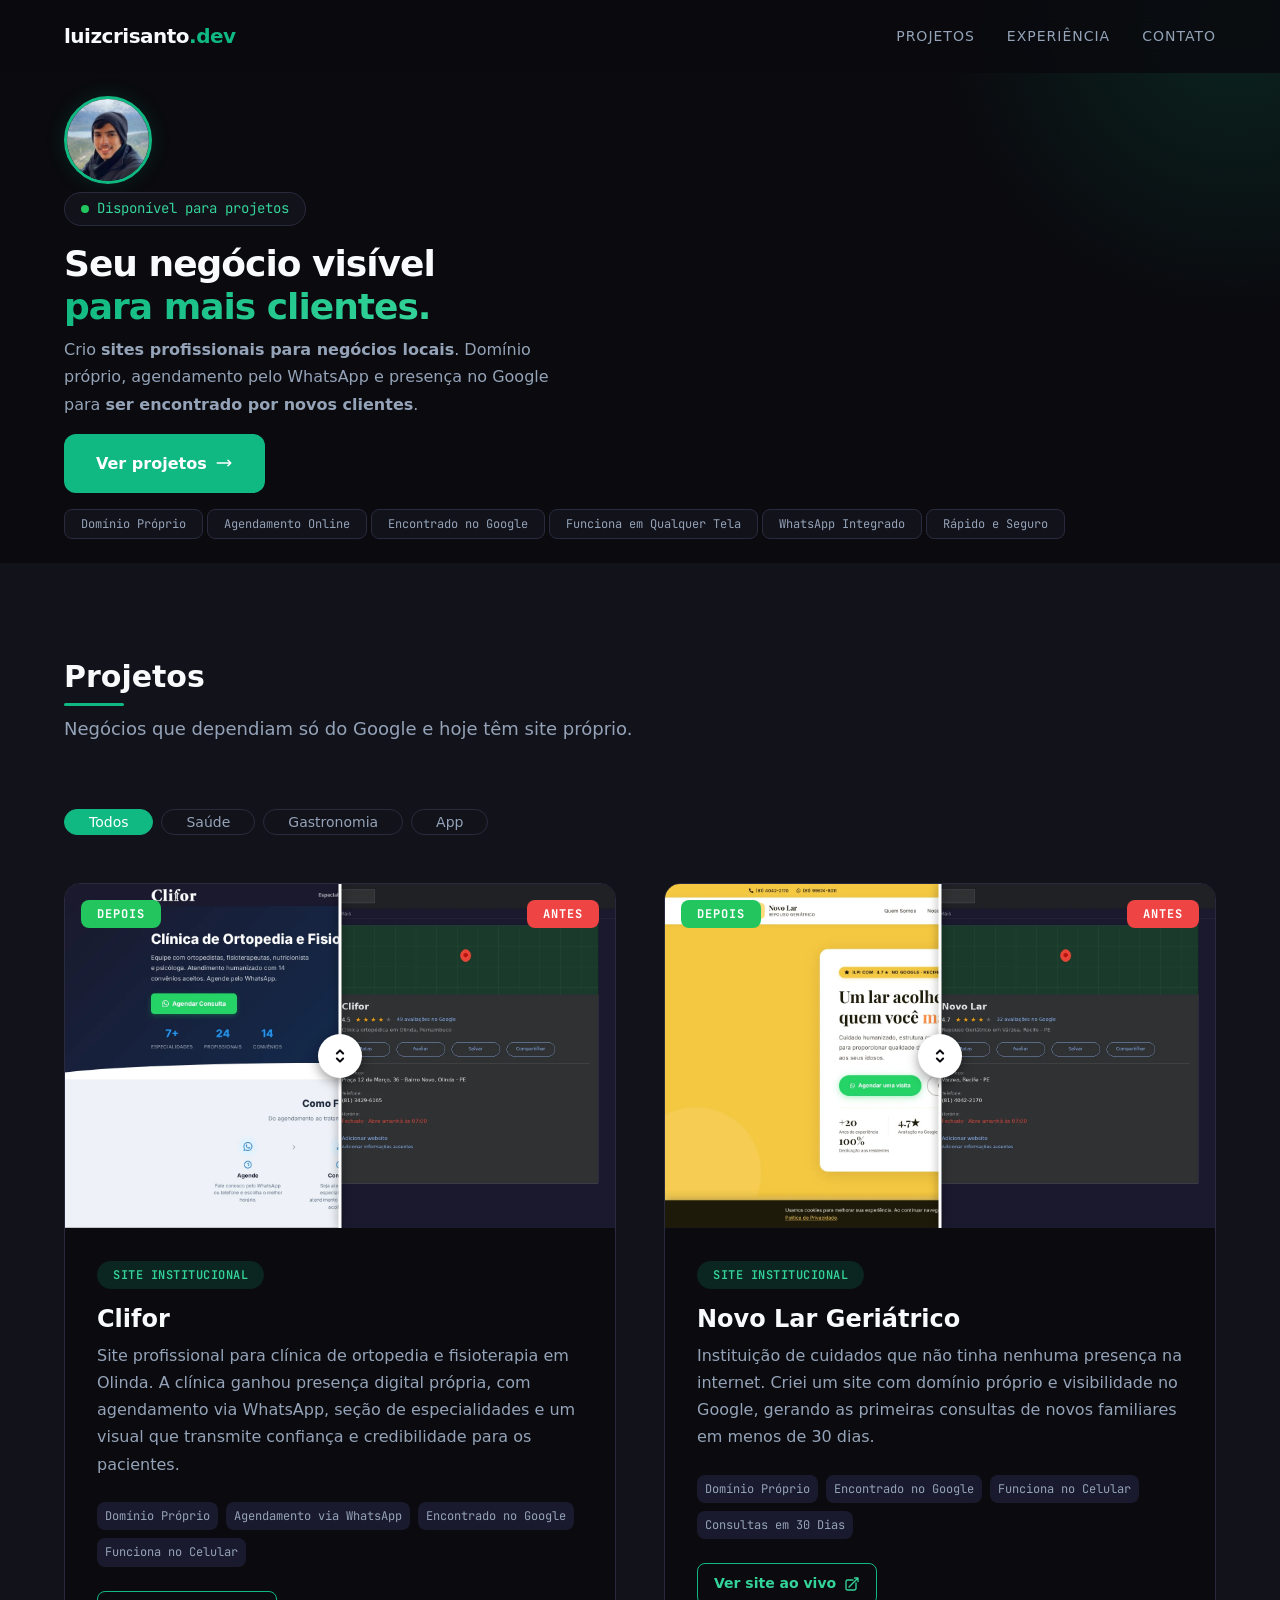
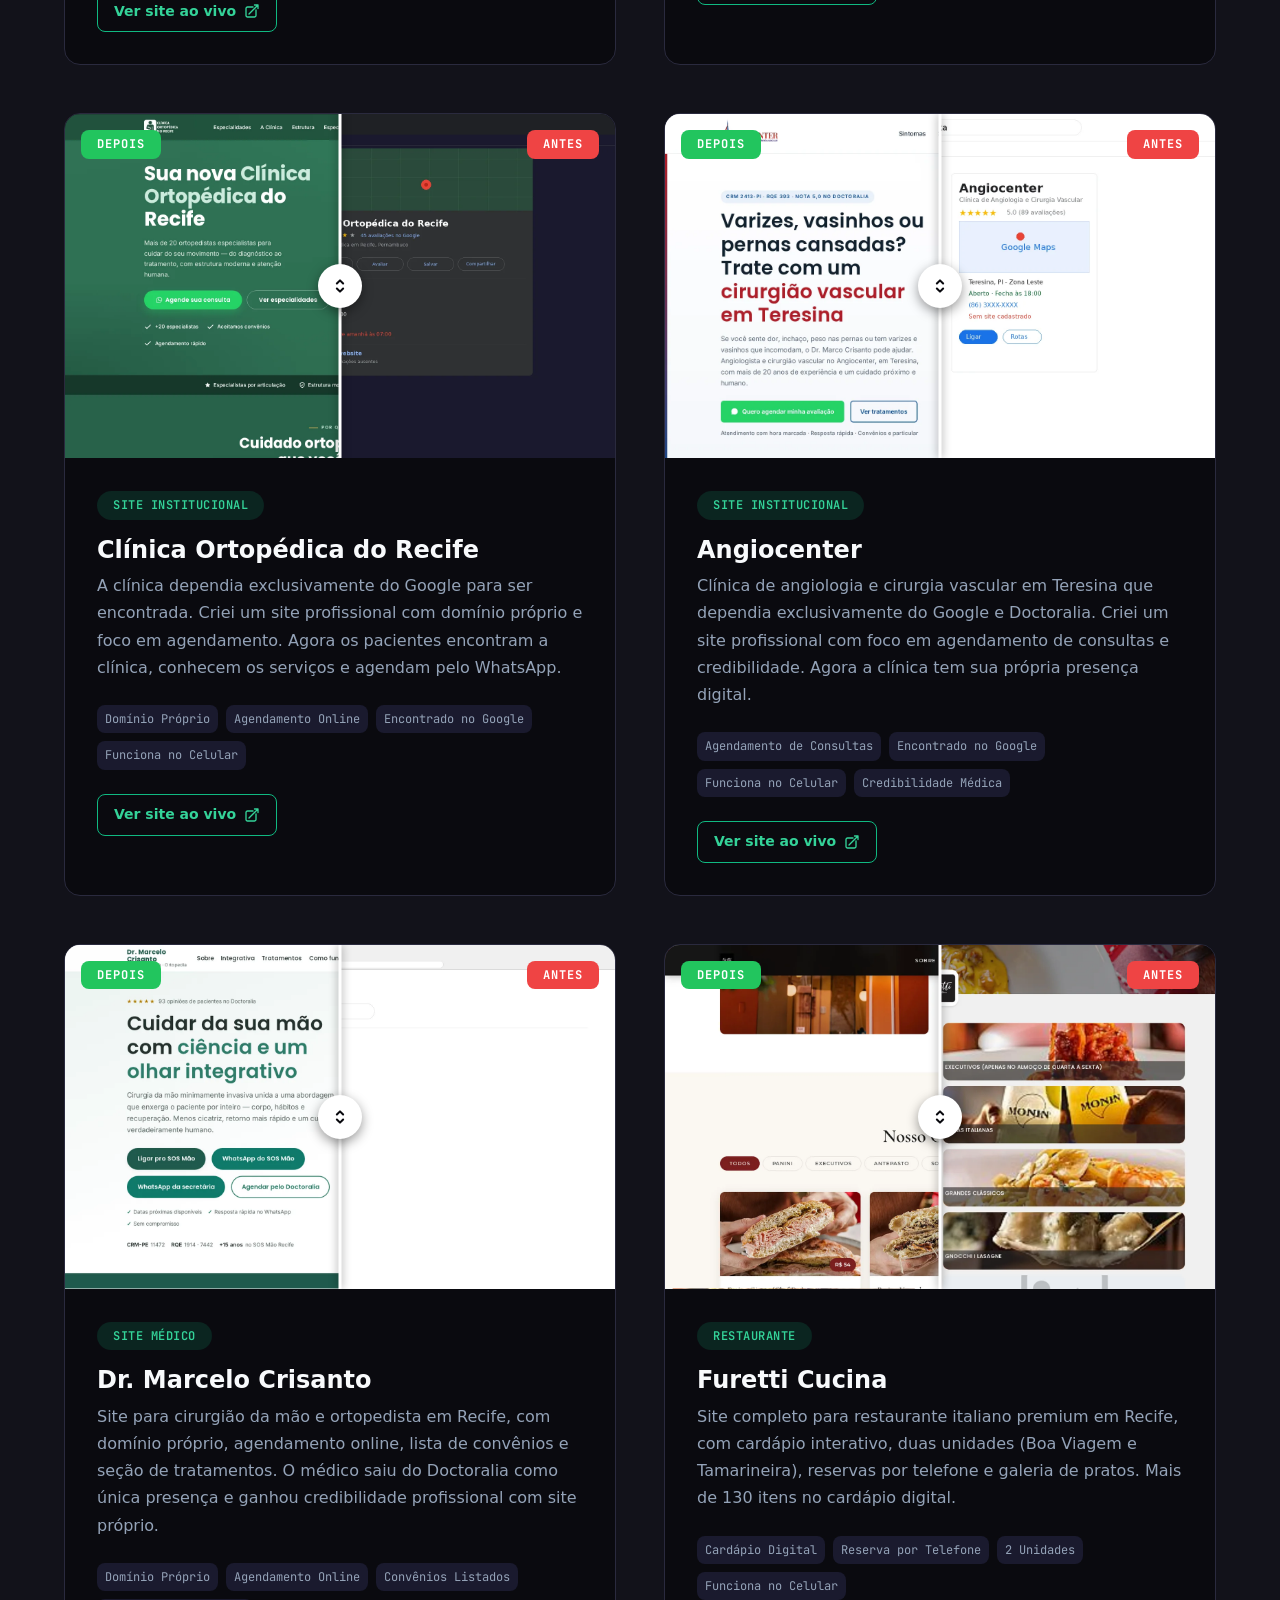
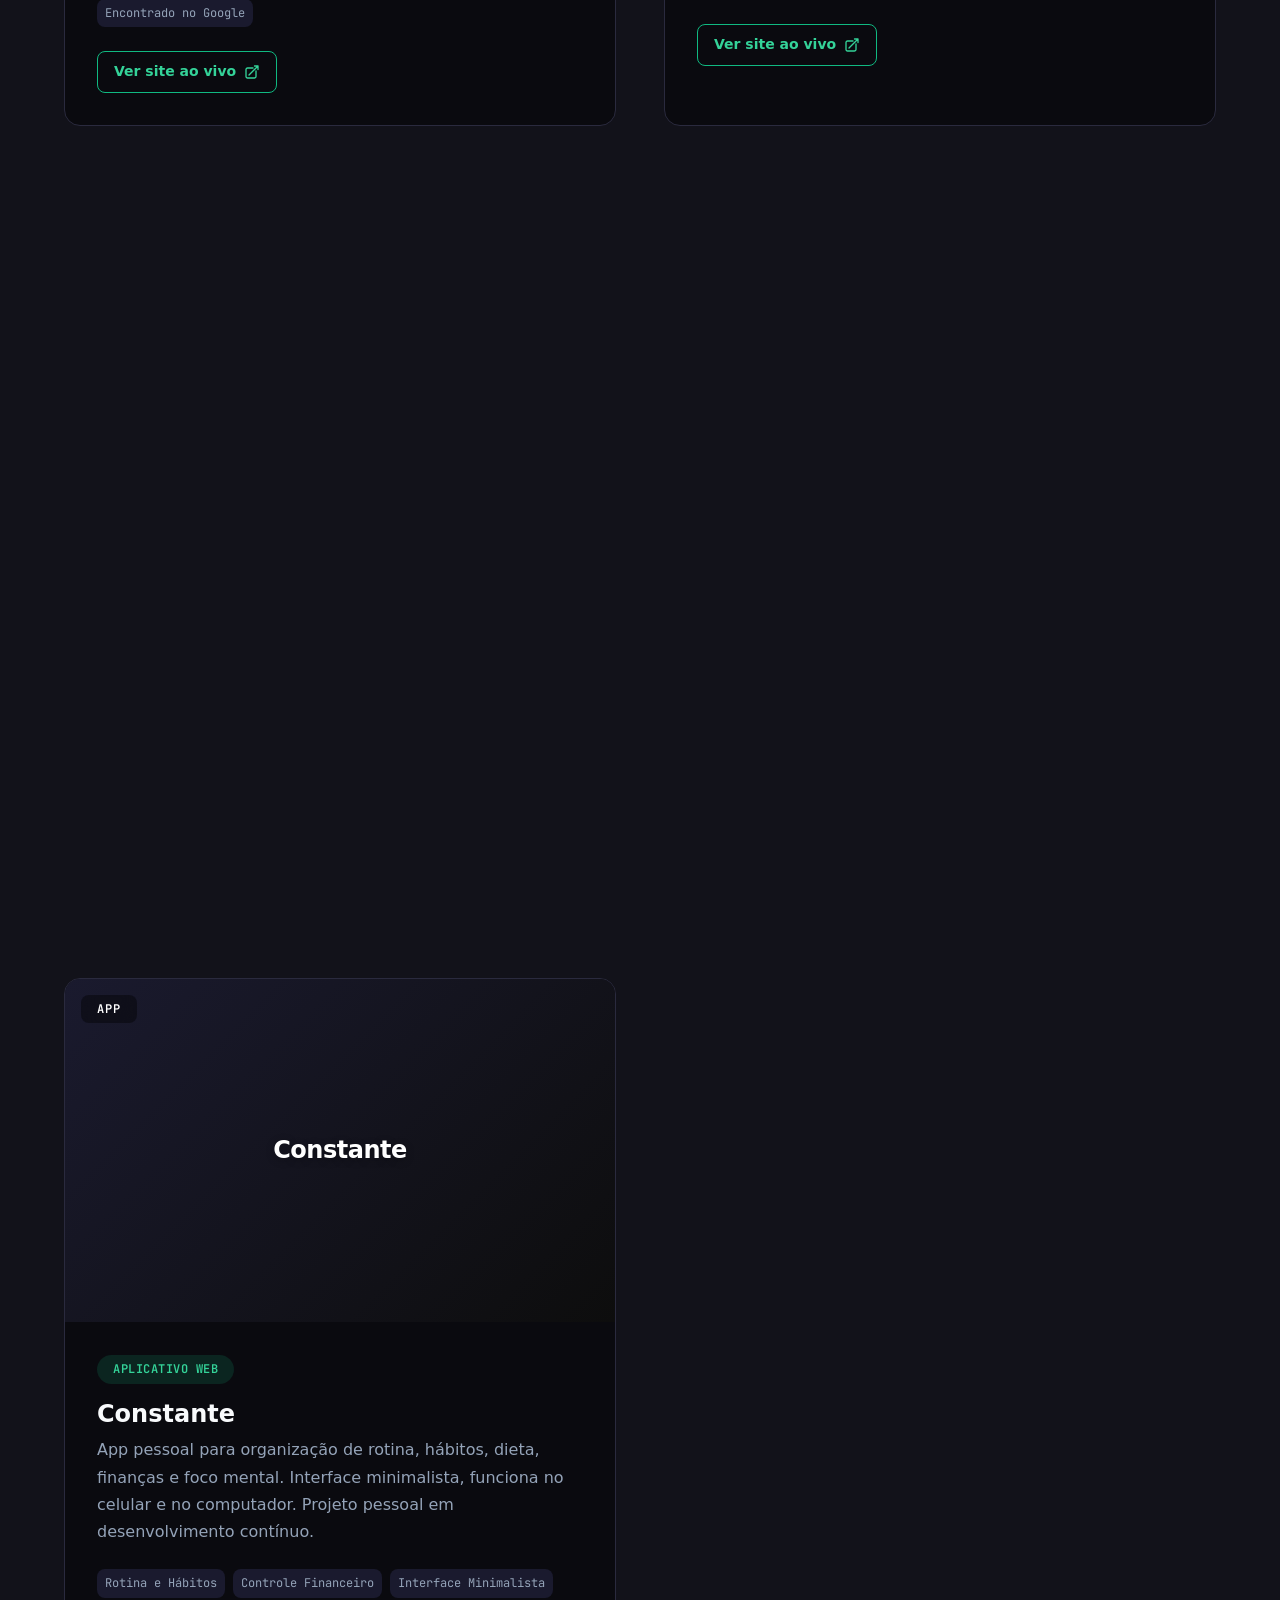
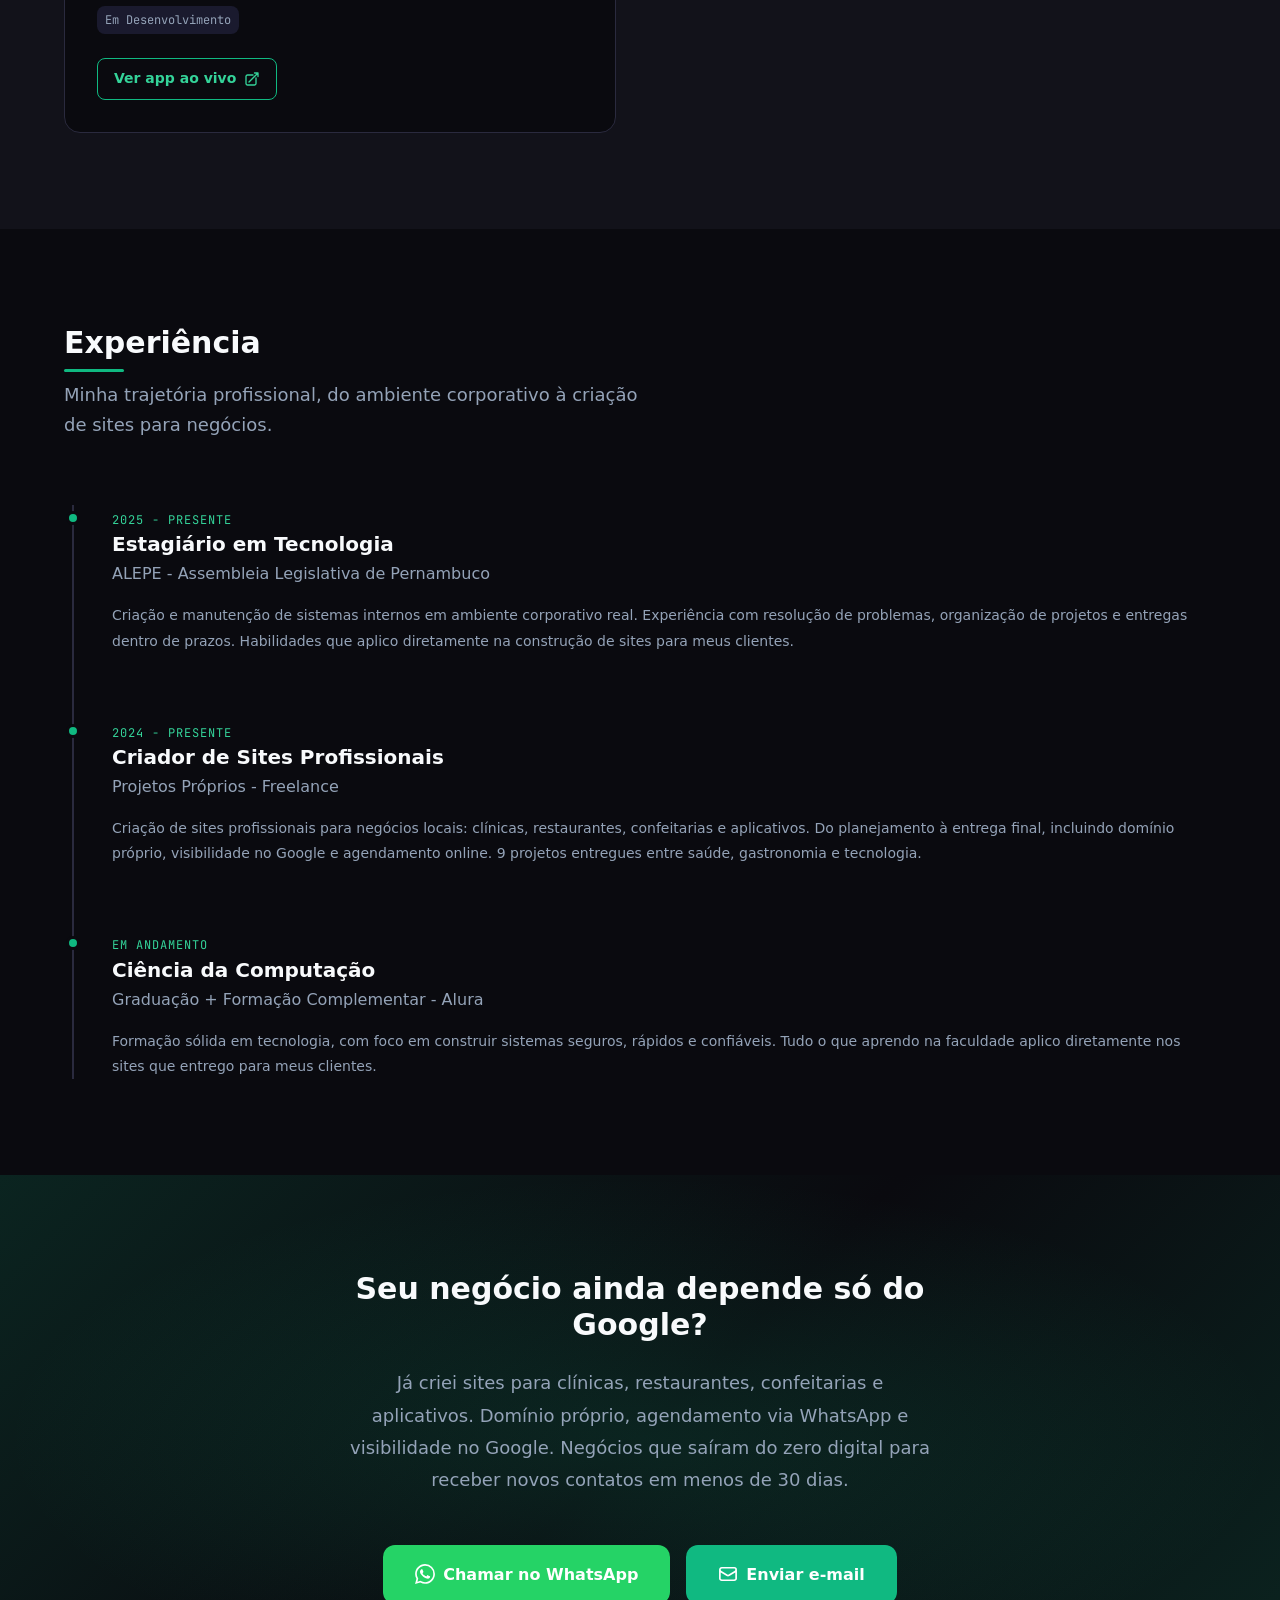
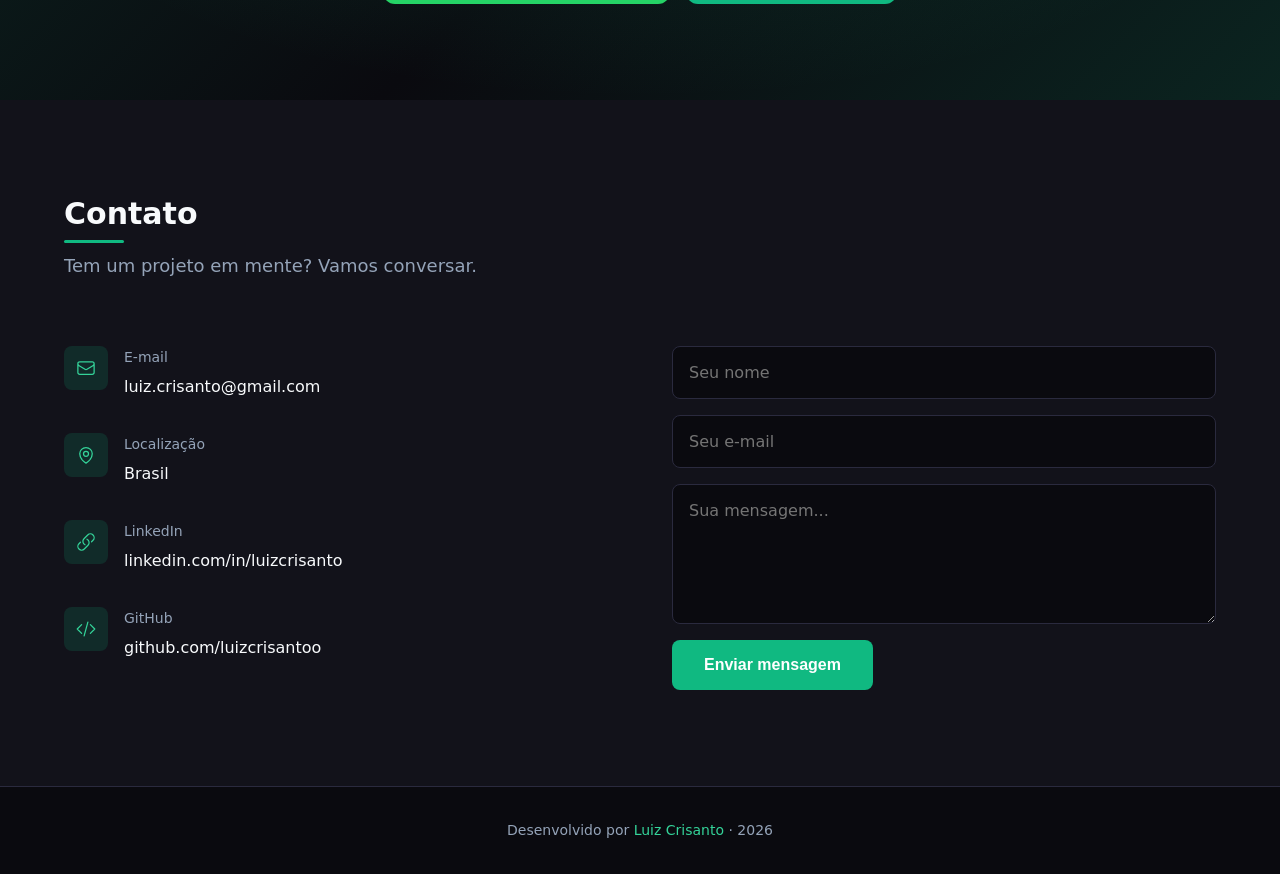
==== commit 4b67766c: "atualiza site" ====
--- a/index.html
+++ b/index.html
@@ -393,9 +393,36 @@
 
         <!-- ── Projeto 5: Dr. Marcelo Crisanto ── -->
         <article class="project-card reveal" data-category="saude">
-          <div class="project-card__preview project-card__preview--medico">
-            <span class="project-card__preview-type">Saúde</span>
-            <span class="project-card__preview-label">Dr. Marcelo Crisanto</span>
+          <div class="project-card__slider" data-slider>
+            <img
+              src="assets/images/drmarcelo-before.webp"
+              alt="Dr. Marcelo Crisanto - sem site profissional"
+              class="project-card__img project-card__img--before"
+              loading="lazy"
+            >
+            <img
+              src="assets/images/drmarcelo-after.webp"
+              alt="Dr. Marcelo Crisanto - site profissional com agendamento"
+              class="project-card__img project-card__img--after"
+              loading="lazy"
+            >
+            <span class="project-card__label project-card__label--before">Antes</span>
+            <span class="project-card__label project-card__label--after">Depois</span>
+            <div class="project-card__divider" data-divider></div>
+            <div class="project-card__handle" data-handle>
+              <svg xmlns="http://www.w3.org/2000/svg" fill="none" viewBox="0 0 24 24" stroke-width="2.5" stroke="currentColor" aria-hidden="true">
+                <path stroke-linecap="round" stroke-linejoin="round" d="M8.25 15 12 18.75 15.75 15m-7.5-6L12 5.25 15.75 9"/>
+              </svg>
+            </div>
+            <input
+              type="range"
+              min="0"
+              max="100"
+              value="50"
+              class="project-card__range"
+              data-range
+              aria-label="Comparar antes e depois do site Dr. Marcelo Crisanto"
+            >
           </div>
           <div class="project-card__body">
             <span class="project-card__tag">Site Médico</span>
@@ -423,9 +450,36 @@
 
         <!-- ── Projeto 6: Furetti Cucina ── -->
         <article class="project-card reveal" data-category="gastronomia">
-          <div class="project-card__preview project-card__preview--italiano">
-            <span class="project-card__preview-type">Gastronomia</span>
-            <span class="project-card__preview-label">Furetti Cucina</span>
+          <div class="project-card__slider" data-slider>
+            <img
+              src="assets/images/furetti-before.webp"
+              alt="Furetti Cucina - cardápio digital antigo (Menap)"
+              class="project-card__img project-card__img--before"
+              loading="lazy"
+            >
+            <img
+              src="assets/images/furetti-after.webp"
+              alt="Furetti Cucina - site completo com cardápio e reservas"
+              class="project-card__img project-card__img--after"
+              loading="lazy"
+            >
+            <span class="project-card__label project-card__label--before">Antes</span>
+            <span class="project-card__label project-card__label--after">Depois</span>
+            <div class="project-card__divider" data-divider></div>
+            <div class="project-card__handle" data-handle>
+              <svg xmlns="http://www.w3.org/2000/svg" fill="none" viewBox="0 0 24 24" stroke-width="2.5" stroke="currentColor" aria-hidden="true">
+                <path stroke-linecap="round" stroke-linejoin="round" d="M8.25 15 12 18.75 15.75 15m-7.5-6L12 5.25 15.75 9"/>
+              </svg>
+            </div>
+            <input
+              type="range"
+              min="0"
+              max="100"
+              value="50"
+              class="project-card__range"
+              data-range
+              aria-label="Comparar antes e depois do site Furetti Cucina"
+            >
           </div>
           <div class="project-card__body">
             <span class="project-card__tag">Restaurante</span>
@@ -481,9 +535,36 @@
 
         <!-- ── Projeto 8: Benta Brigaderia ── -->
         <article class="project-card reveal" data-category="gastronomia">
-          <div class="project-card__preview project-card__preview--confeitaria">
-            <span class="project-card__preview-type">Gastronomia</span>
-            <span class="project-card__preview-label">Benta Brigaderia</span>
+          <div class="project-card__slider" data-slider>
+            <img
+              src="assets/images/benta-before.webp"
+              alt="Benta Brigaderia - site antigo fora do ar"
+              class="project-card__img project-card__img--before"
+              loading="lazy"
+            >
+            <img
+              src="assets/images/benta-after.webp"
+              alt="Benta Brigaderia - site profissional com catálogo"
+              class="project-card__img project-card__img--after"
+              loading="lazy"
+            >
+            <span class="project-card__label project-card__label--before">Antes</span>
+            <span class="project-card__label project-card__label--after">Depois</span>
+            <div class="project-card__divider" data-divider></div>
+            <div class="project-card__handle" data-handle>
+              <svg xmlns="http://www.w3.org/2000/svg" fill="none" viewBox="0 0 24 24" stroke-width="2.5" stroke="currentColor" aria-hidden="true">
+                <path stroke-linecap="round" stroke-linejoin="round" d="M8.25 15 12 18.75 15.75 15m-7.5-6L12 5.25 15.75 9"/>
+              </svg>
+            </div>
+            <input
+              type="range"
+              min="0"
+              max="100"
+              value="50"
+              class="project-card__range"
+              data-range
+              aria-label="Comparar antes e depois do site Benta Brigaderia"
+            >
           </div>
           <div class="project-card__body">
             <span class="project-card__tag">Confeitaria</span>
--- a/css/styles.css
+++ b/css/styles.css
@@ -611,9 +611,9 @@
   color: #fff;
 }
 
-/* Card oculto pelo filtro */
+/* Card oculto pelo filtro — !important garante prioridade sobre media queries */
 .project-card--hidden {
-  display: none;
+  display: none !important;
 }
 
 /* Animação ao aparecer */
--- a/css/styles.css
+++ b/css/styles.css
@@ -611,9 +611,9 @@
   color: #fff;
 }
 
-/* Card oculto pelo filtro */
+/* Card oculto pelo filtro — !important garante prioridade sobre media queries */
 .project-card--hidden {
-  display: none;
+  display: none !important;
 }
 
 /* Animação ao aparecer */
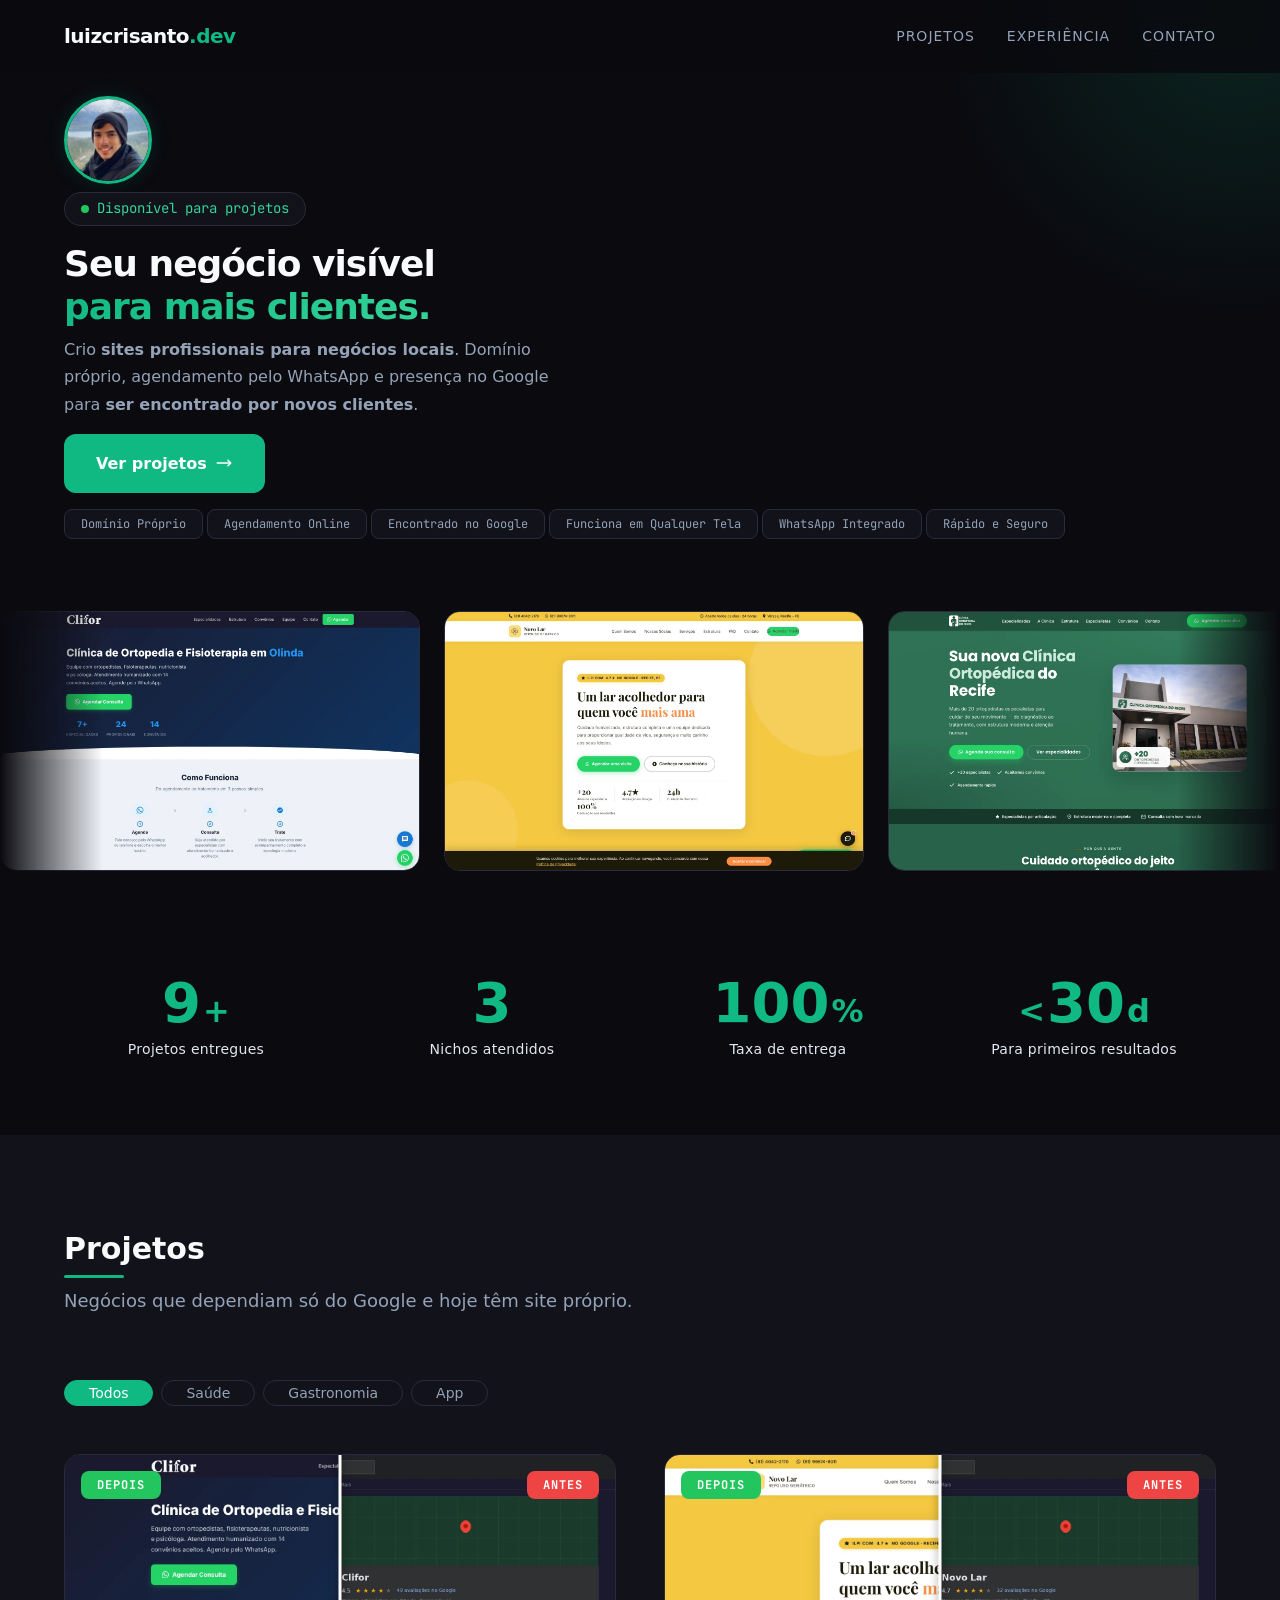
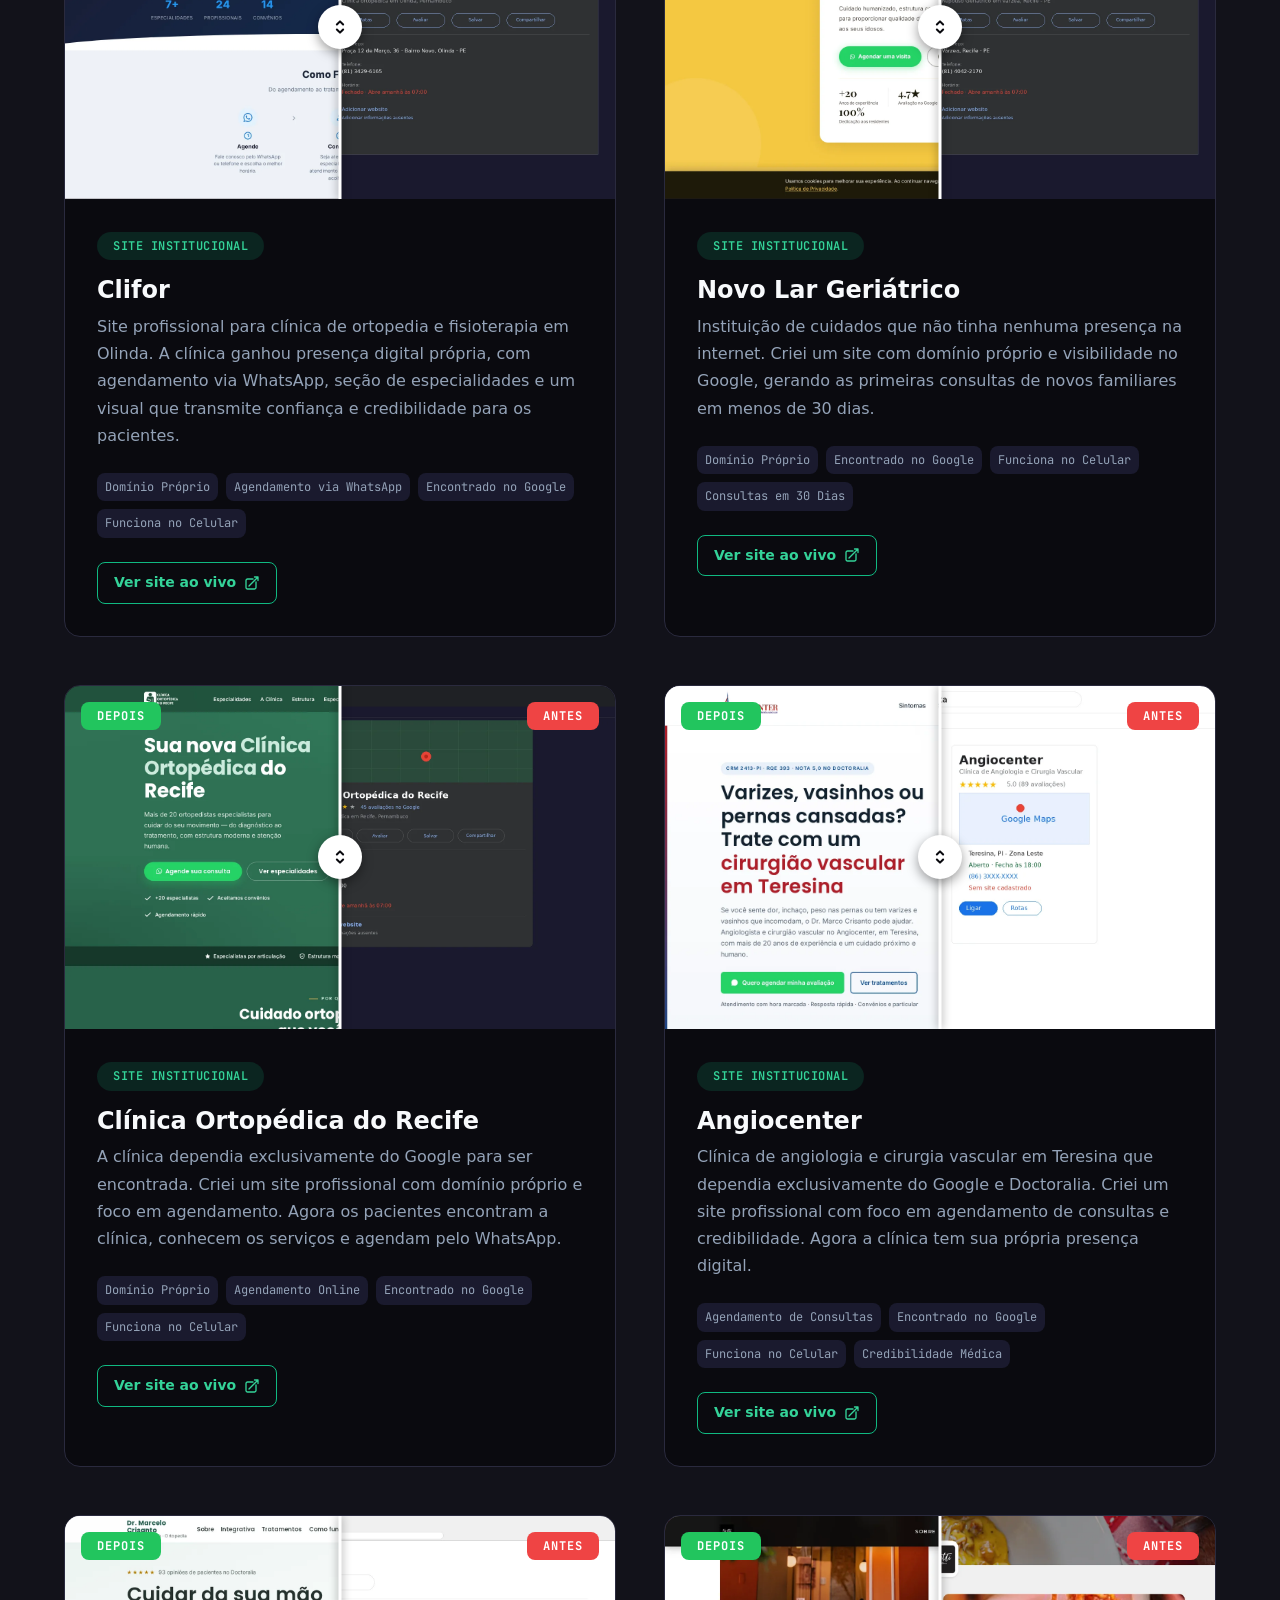
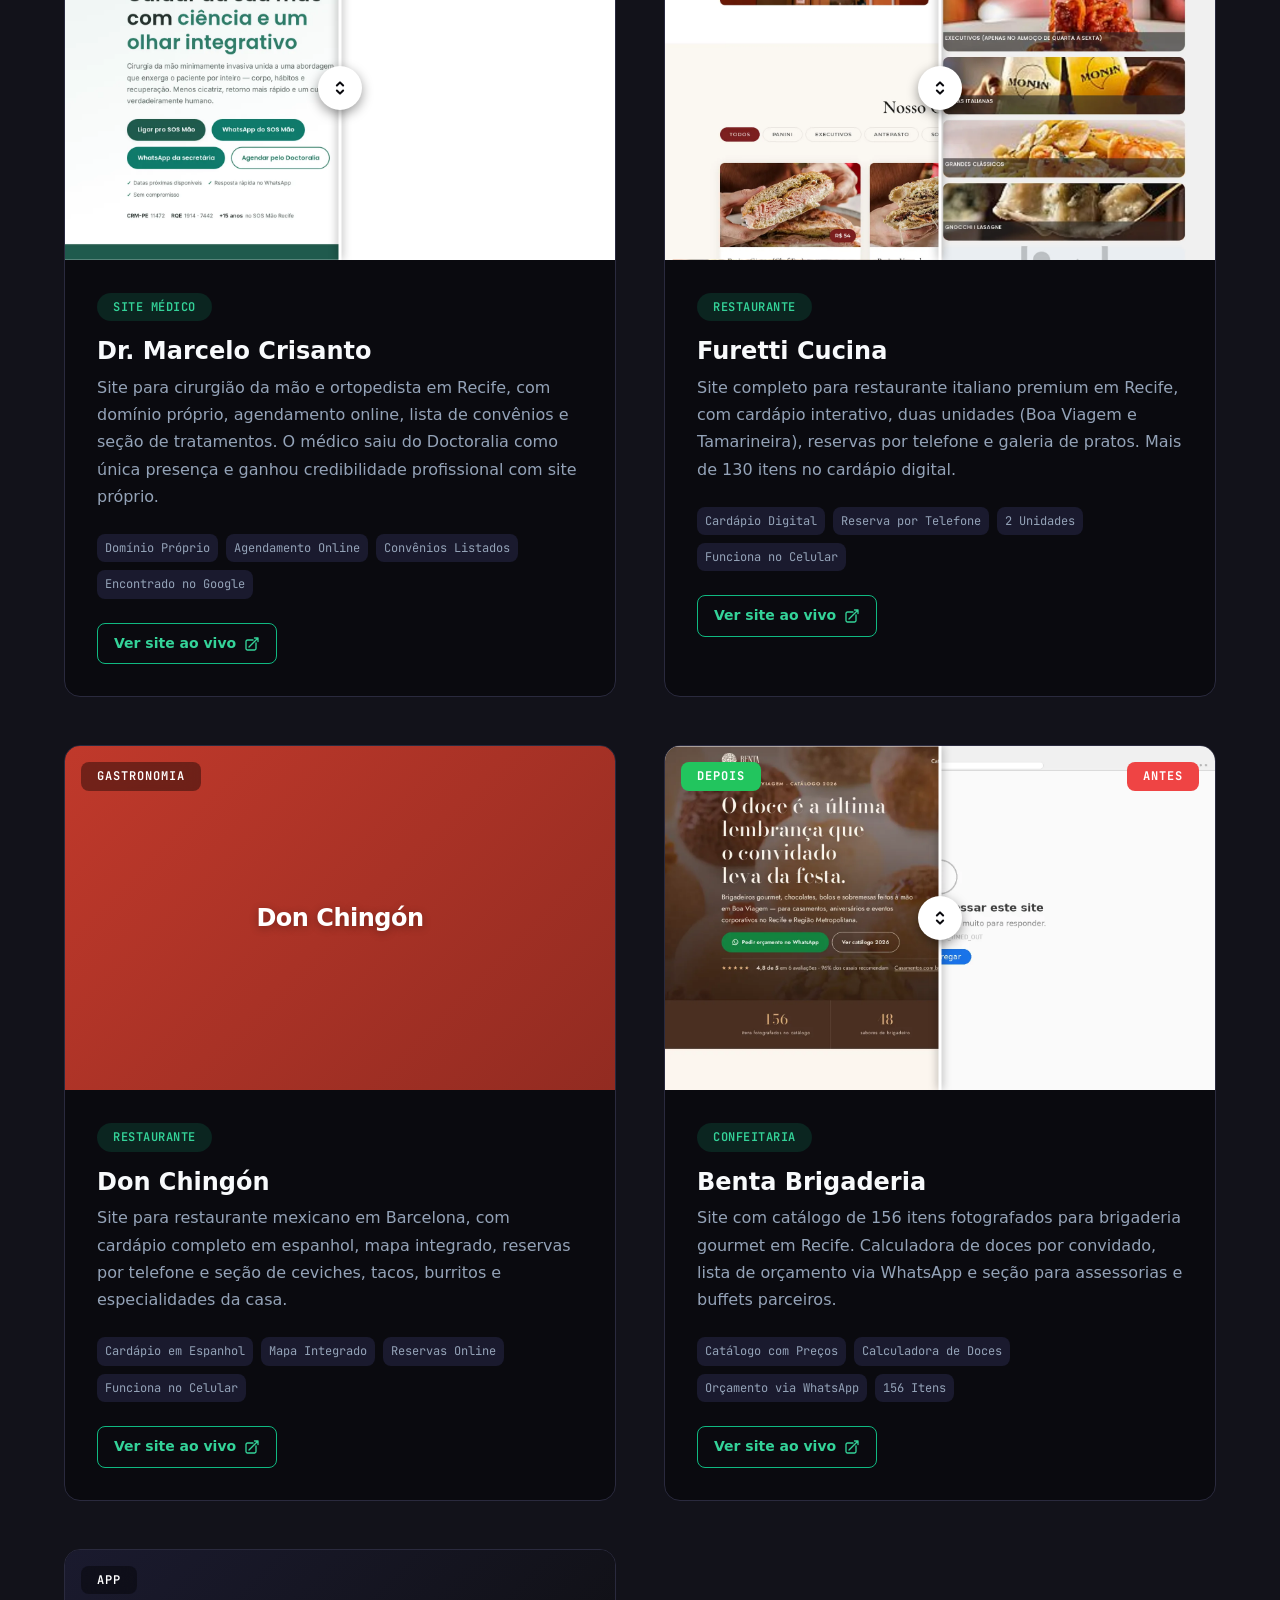
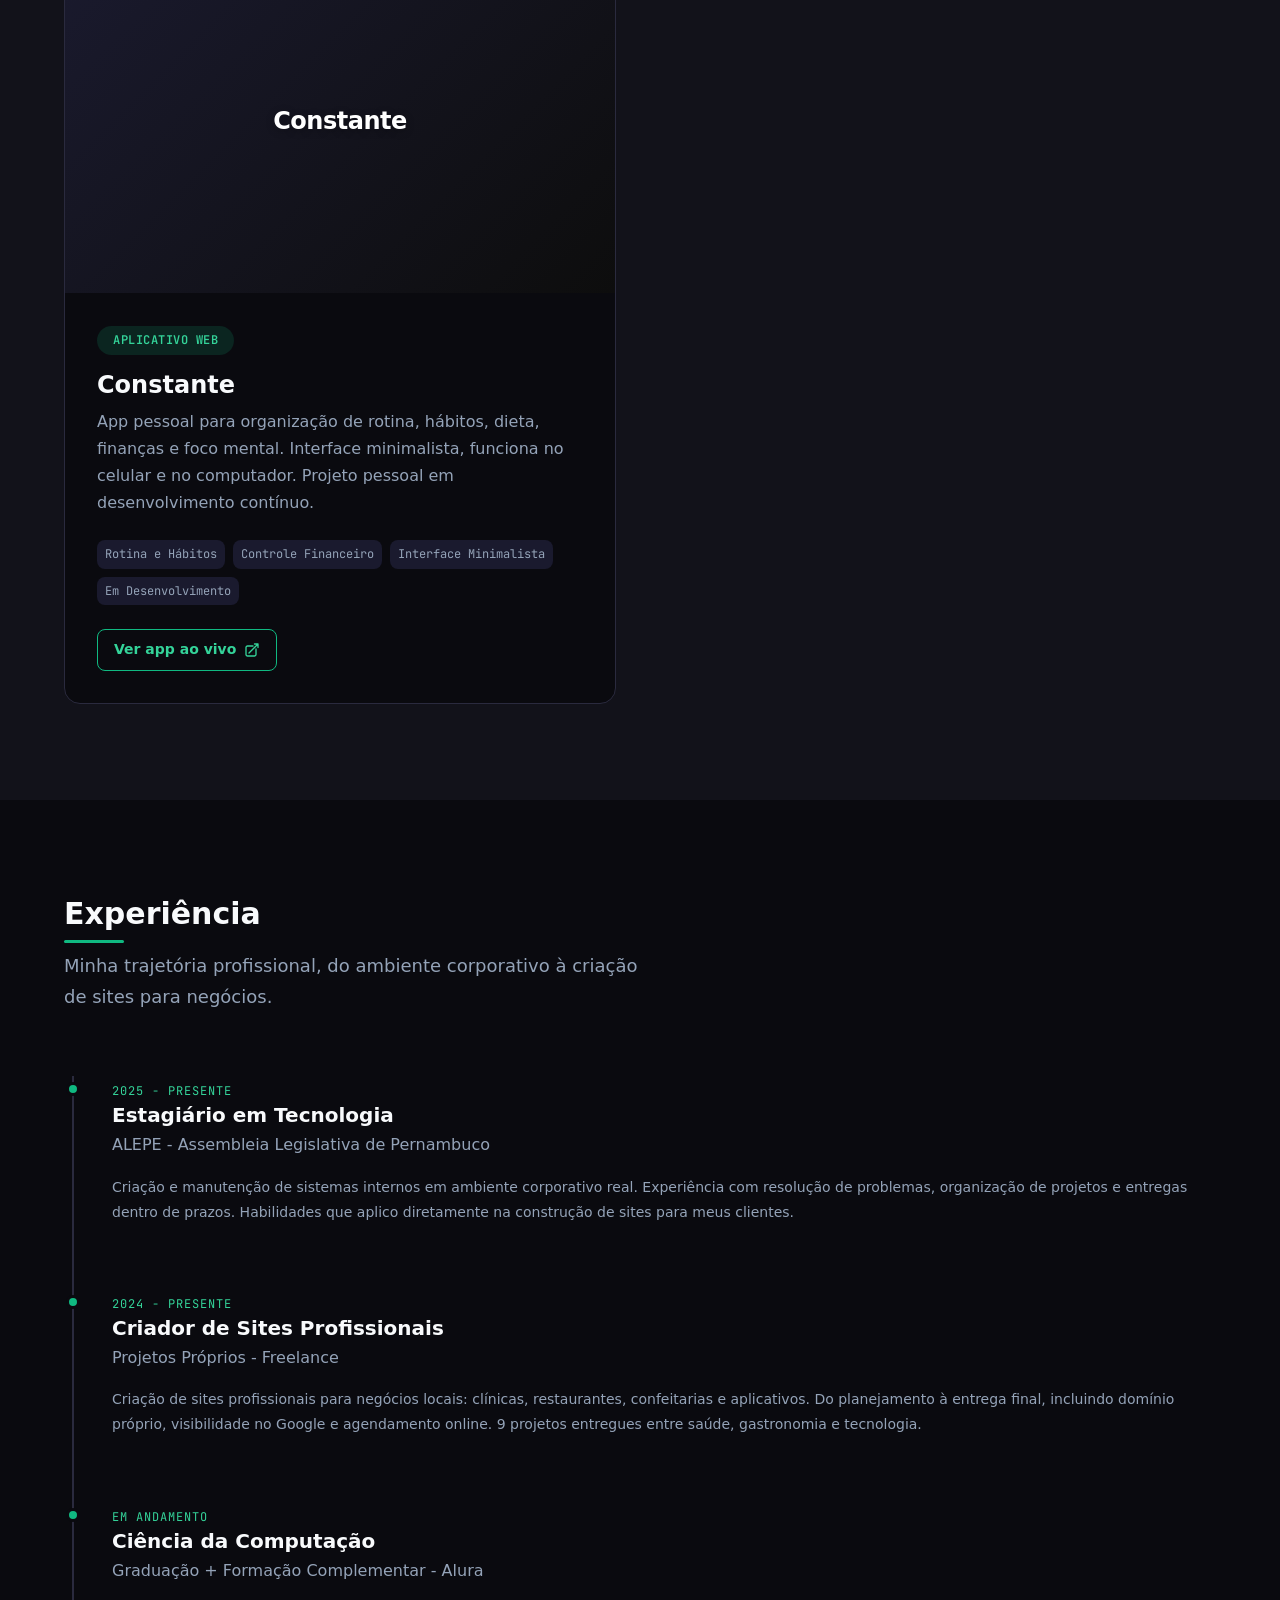
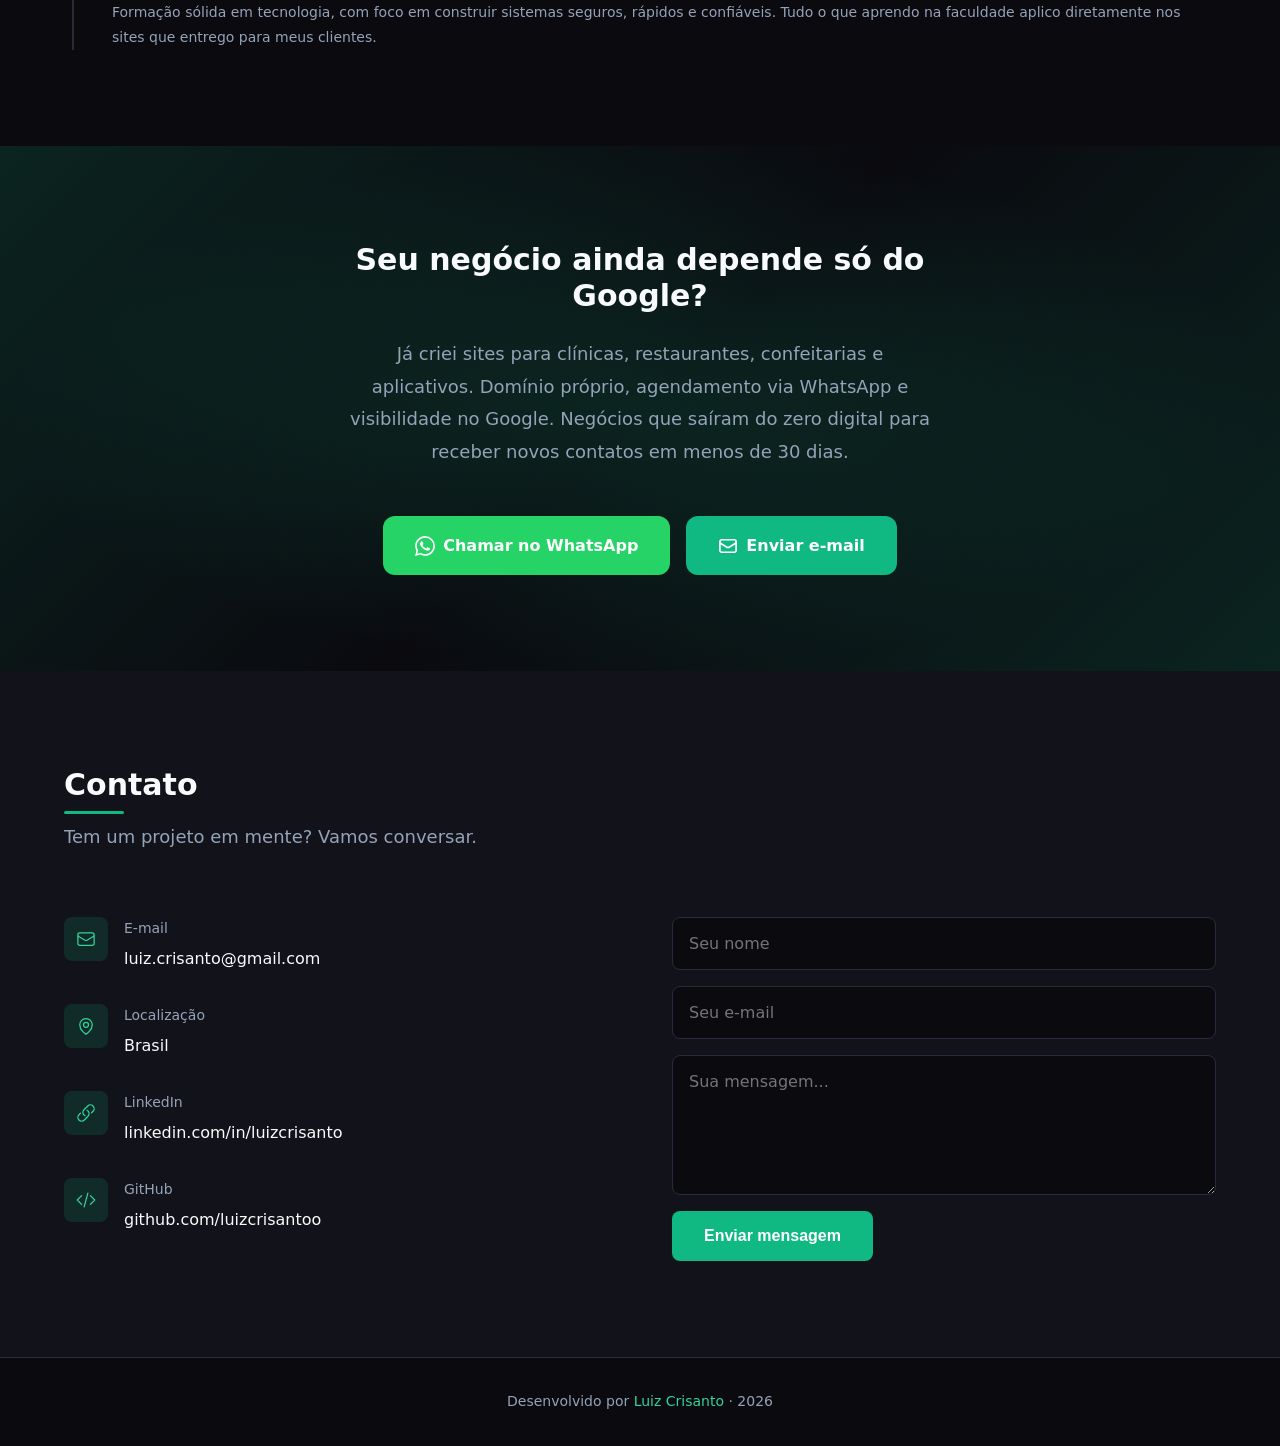
==== commit f395c2ba: "atualiza pagina principal" ====
--- a/index.html
+++ b/index.html
@@ -146,6 +146,69 @@
   </section>
 
   <!-- ════════════════════════════════════════════════════════════════════════
+       SHOWCASE — Galeria 3D de projetos
+       ════════════════════════════════════════════════════════════════════════ -->
+  <section class="showcase" aria-label="Galeria de projetos">
+    <div class="showcase__track">
+      <img src="assets/images/clifor-after.webp" alt="Clifor" class="showcase__img" loading="lazy">
+      <img src="assets/images/novolar-after.webp" alt="Novo Lar Geriátrico" class="showcase__img" loading="lazy">
+      <img src="assets/images/ortopedica-after.webp" alt="Clínica Ortopédica do Recife" class="showcase__img" loading="lazy">
+      <img src="assets/images/drmarco-after.webp" alt="Angiocenter" class="showcase__img" loading="lazy">
+      <img src="assets/images/drmarcelo-after.webp" alt="Dr. Marcelo Crisanto" class="showcase__img" loading="lazy">
+      <img src="assets/images/furetti-after.webp" alt="Furetti Cucina" class="showcase__img" loading="lazy">
+      <img src="assets/images/donchingon-after.webp" alt="Don Chingón" class="showcase__img" loading="lazy">
+      <img src="assets/images/benta-after.webp" alt="Benta Brigaderia" class="showcase__img" loading="lazy">
+      <img src="assets/images/constante-after.webp" alt="Constante" class="showcase__img" loading="lazy">
+      <!-- Duplicados para loop infinito -->
+      <img src="assets/images/clifor-after.webp" alt="" class="showcase__img" loading="lazy" aria-hidden="true">
+      <img src="assets/images/novolar-after.webp" alt="" class="showcase__img" loading="lazy" aria-hidden="true">
+      <img src="assets/images/ortopedica-after.webp" alt="" class="showcase__img" loading="lazy" aria-hidden="true">
+      <img src="assets/images/drmarco-after.webp" alt="" class="showcase__img" loading="lazy" aria-hidden="true">
+      <img src="assets/images/drmarcelo-after.webp" alt="" class="showcase__img" loading="lazy" aria-hidden="true">
+      <img src="assets/images/furetti-after.webp" alt="" class="showcase__img" loading="lazy" aria-hidden="true">
+      <img src="assets/images/donchingon-after.webp" alt="" class="showcase__img" loading="lazy" aria-hidden="true">
+      <img src="assets/images/benta-after.webp" alt="" class="showcase__img" loading="lazy" aria-hidden="true">
+      <img src="assets/images/constante-after.webp" alt="" class="showcase__img" loading="lazy" aria-hidden="true">
+    </div>
+  </section>
+
+  <!-- ════════════════════════════════════════════════════════════════════════
+       STATS — Números e resultados
+       ════════════════════════════════════════════════════════════════════════ -->
+  <section class="stats">
+    <div class="container stats__grid">
+      <div class="stats__item reveal">
+        <div class="stats__number-wrap">
+          <span class="stats__number" data-count="9">0</span>
+          <span class="stats__suffix">+</span>
+        </div>
+        <span class="stats__label">Projetos entregues</span>
+      </div>
+      <div class="stats__item reveal">
+        <div class="stats__number-wrap">
+          <span class="stats__number" data-count="3">0</span>
+        </div>
+        <span class="stats__label">Nichos atendidos</span>
+      </div>
+      <div class="stats__item reveal">
+        <div class="stats__number-wrap">
+          <span class="stats__number" data-count="100">0</span>
+          <span class="stats__suffix">%</span>
+        </div>
+        <span class="stats__label">Taxa de entrega</span>
+      </div>
+      <div class="stats__item reveal">
+        <div class="stats__number-wrap">
+          <span class="stats__prefix">&lt;</span>
+          <span class="stats__number" data-count="30">0</span>
+          <span class="stats__suffix">d</span>
+        </div>
+        <span class="stats__label">Para primeiros resultados</span>
+      </div>
+    </div>
+  </section>
+
+  <!-- ════════════════════════════════════════════════════════════════════════
        PROJETOS
        ════════════════════════════════════════════════════════════════════════ -->
   <section class="section projects" id="projects">
@@ -811,6 +874,7 @@
   <script src="js/modules/scroll.js" defer></script>
   <script src="js/modules/slider.js" defer></script>
   <script src="js/modules/filter.js" defer></script>
+  <script src="js/modules/showcase.js" defer></script>
   <script src="js/modules/contact.js" defer></script>
   <script src="js/script.js" defer></script>
 
--- a/css/styles.css
+++ b/css/styles.css
@@ -679,6 +679,90 @@
 .project-card__preview--mexicano   { background: linear-gradient(135deg, #c0392b, #922B21); }
 .project-card__preview--confeitaria { background: linear-gradient(135deg, #4A2F22, #6B4330); }
 .project-card__preview--app        { background: linear-gradient(135deg, #1a1a2e, #0d0d0d); }
+
+/* ── 5d. SHOWCASE GALLERY (marquee 3D) ───────────────────────────────────── */
+
+.showcase {
+  padding: var(--space-2xl) 0;
+  overflow: hidden;
+  -webkit-mask-image: linear-gradient(90deg, transparent, #000 8%, #000 92%, transparent);
+  mask-image: linear-gradient(90deg, transparent, #000 8%, #000 92%, transparent);
+}
+
+.showcase__track {
+  display: flex;
+  gap: var(--space-lg);
+  width: max-content;
+  animation: showcase-scroll 40s linear infinite;
+}
+
+.showcase__img {
+  flex: 0 0 320px;
+  height: 200px;
+  object-fit: cover;
+  border-radius: var(--border-radius-lg);
+  border: 1px solid var(--color-border);
+  transition: transform 0.4s ease, border-color 0.4s ease, box-shadow 0.4s ease;
+}
+
+.showcase__img:hover {
+  transform: scale(1.05) translateY(-4px);
+  border-color: var(--color-accent);
+  box-shadow: var(--shadow-glow);
+}
+
+@keyframes showcase-scroll {
+  0% { transform: translateX(0); }
+  100% { transform: translateX(-50%); }
+}
+
+/* ── 5e. STATS (contadores) ─────────────────────────────────────────────── */
+
+.stats {
+  padding: var(--space-xl) 0 var(--space-2xl);
+}
+
+.stats__grid {
+  display: grid;
+  grid-template-columns: repeat(2, 1fr);
+  gap: var(--space-lg);
+  text-align: center;
+}
+
+.stats__item {
+  padding: var(--space-lg) var(--space-md);
+}
+
+.stats__number-wrap {
+  display: flex;
+  align-items: baseline;
+  justify-content: center;
+  gap: 2px;
+  margin-bottom: var(--space-xs);
+}
+
+.stats__number {
+  font-family: var(--font-heading);
+  font-size: clamp(2.5rem, 5vw, 3.5rem);
+  font-weight: 900;
+  color: var(--color-accent);
+  line-height: 1;
+}
+
+.stats__prefix,
+.stats__suffix {
+  font-family: var(--font-heading);
+  font-size: clamp(1.5rem, 3vw, 2rem);
+  font-weight: 700;
+  color: var(--color-accent);
+  line-height: 1;
+}
+
+.stats__label {
+  font-size: var(--text-sm);
+  color: var(--color-muted);
+  letter-spacing: 0.02em;
+}
 
 /* ── 6. EXPERIÊNCIA (TIMELINE) ────────────────────────────────────────────── */
 
@@ -1147,6 +1231,15 @@
     display: flex;
     flex-direction: column;
   }
+
+  .stats__grid {
+    grid-template-columns: repeat(4, 1fr);
+  }
+
+  .showcase__img {
+    flex: 0 0 380px;
+    height: 240px;
+  }
 }
 
 /* ── Desktop (a partir de 1024px) ── */
@@ -1174,4 +1267,18 @@
     font-size: var(--text-4xl);
     letter-spacing: -1px;
   }
-}
+
+  .stats__grid {
+    grid-template-columns: repeat(4, 1fr);
+    gap: var(--space-xl);
+  }
+
+  .stats__number {
+    font-size: 3.5rem;
+  }
+
+  .showcase__img {
+    flex: 0 0 420px;
+    height: 260px;
+  }
+}
--- a/css/styles.css
+++ b/css/styles.css
@@ -679,6 +679,90 @@
 .project-card__preview--mexicano   { background: linear-gradient(135deg, #c0392b, #922B21); }
 .project-card__preview--confeitaria { background: linear-gradient(135deg, #4A2F22, #6B4330); }
 .project-card__preview--app        { background: linear-gradient(135deg, #1a1a2e, #0d0d0d); }
+
+/* ── 5d. SHOWCASE GALLERY (marquee 3D) ───────────────────────────────────── */
+
+.showcase {
+  padding: var(--space-2xl) 0;
+  overflow: hidden;
+  -webkit-mask-image: linear-gradient(90deg, transparent, #000 8%, #000 92%, transparent);
+  mask-image: linear-gradient(90deg, transparent, #000 8%, #000 92%, transparent);
+}
+
+.showcase__track {
+  display: flex;
+  gap: var(--space-lg);
+  width: max-content;
+  animation: showcase-scroll 40s linear infinite;
+}
+
+.showcase__img {
+  flex: 0 0 320px;
+  height: 200px;
+  object-fit: cover;
+  border-radius: var(--border-radius-lg);
+  border: 1px solid var(--color-border);
+  transition: transform 0.4s ease, border-color 0.4s ease, box-shadow 0.4s ease;
+}
+
+.showcase__img:hover {
+  transform: scale(1.05) translateY(-4px);
+  border-color: var(--color-accent);
+  box-shadow: var(--shadow-glow);
+}
+
+@keyframes showcase-scroll {
+  0% { transform: translateX(0); }
+  100% { transform: translateX(-50%); }
+}
+
+/* ── 5e. STATS (contadores) ─────────────────────────────────────────────── */
+
+.stats {
+  padding: var(--space-xl) 0 var(--space-2xl);
+}
+
+.stats__grid {
+  display: grid;
+  grid-template-columns: repeat(2, 1fr);
+  gap: var(--space-lg);
+  text-align: center;
+}
+
+.stats__item {
+  padding: var(--space-lg) var(--space-md);
+}
+
+.stats__number-wrap {
+  display: flex;
+  align-items: baseline;
+  justify-content: center;
+  gap: 2px;
+  margin-bottom: var(--space-xs);
+}
+
+.stats__number {
+  font-family: var(--font-heading);
+  font-size: clamp(2.5rem, 5vw, 3.5rem);
+  font-weight: 900;
+  color: var(--color-accent);
+  line-height: 1;
+}
+
+.stats__prefix,
+.stats__suffix {
+  font-family: var(--font-heading);
+  font-size: clamp(1.5rem, 3vw, 2rem);
+  font-weight: 700;
+  color: var(--color-accent);
+  line-height: 1;
+}
+
+.stats__label {
+  font-size: var(--text-sm);
+  color: var(--color-muted);
+  letter-spacing: 0.02em;
+}
 
 /* ── 6. EXPERIÊNCIA (TIMELINE) ────────────────────────────────────────────── */
 
@@ -1147,6 +1231,15 @@
     display: flex;
     flex-direction: column;
   }
+
+  .stats__grid {
+    grid-template-columns: repeat(4, 1fr);
+  }
+
+  .showcase__img {
+    flex: 0 0 380px;
+    height: 240px;
+  }
 }
 
 /* ── Desktop (a partir de 1024px) ── */
@@ -1174,4 +1267,18 @@
     font-size: var(--text-4xl);
     letter-spacing: -1px;
   }
-}
+
+  .stats__grid {
+    grid-template-columns: repeat(4, 1fr);
+    gap: var(--space-xl);
+  }
+
+  .stats__number {
+    font-size: 3.5rem;
+  }
+
+  .showcase__img {
+    flex: 0 0 420px;
+    height: 260px;
+  }
+}
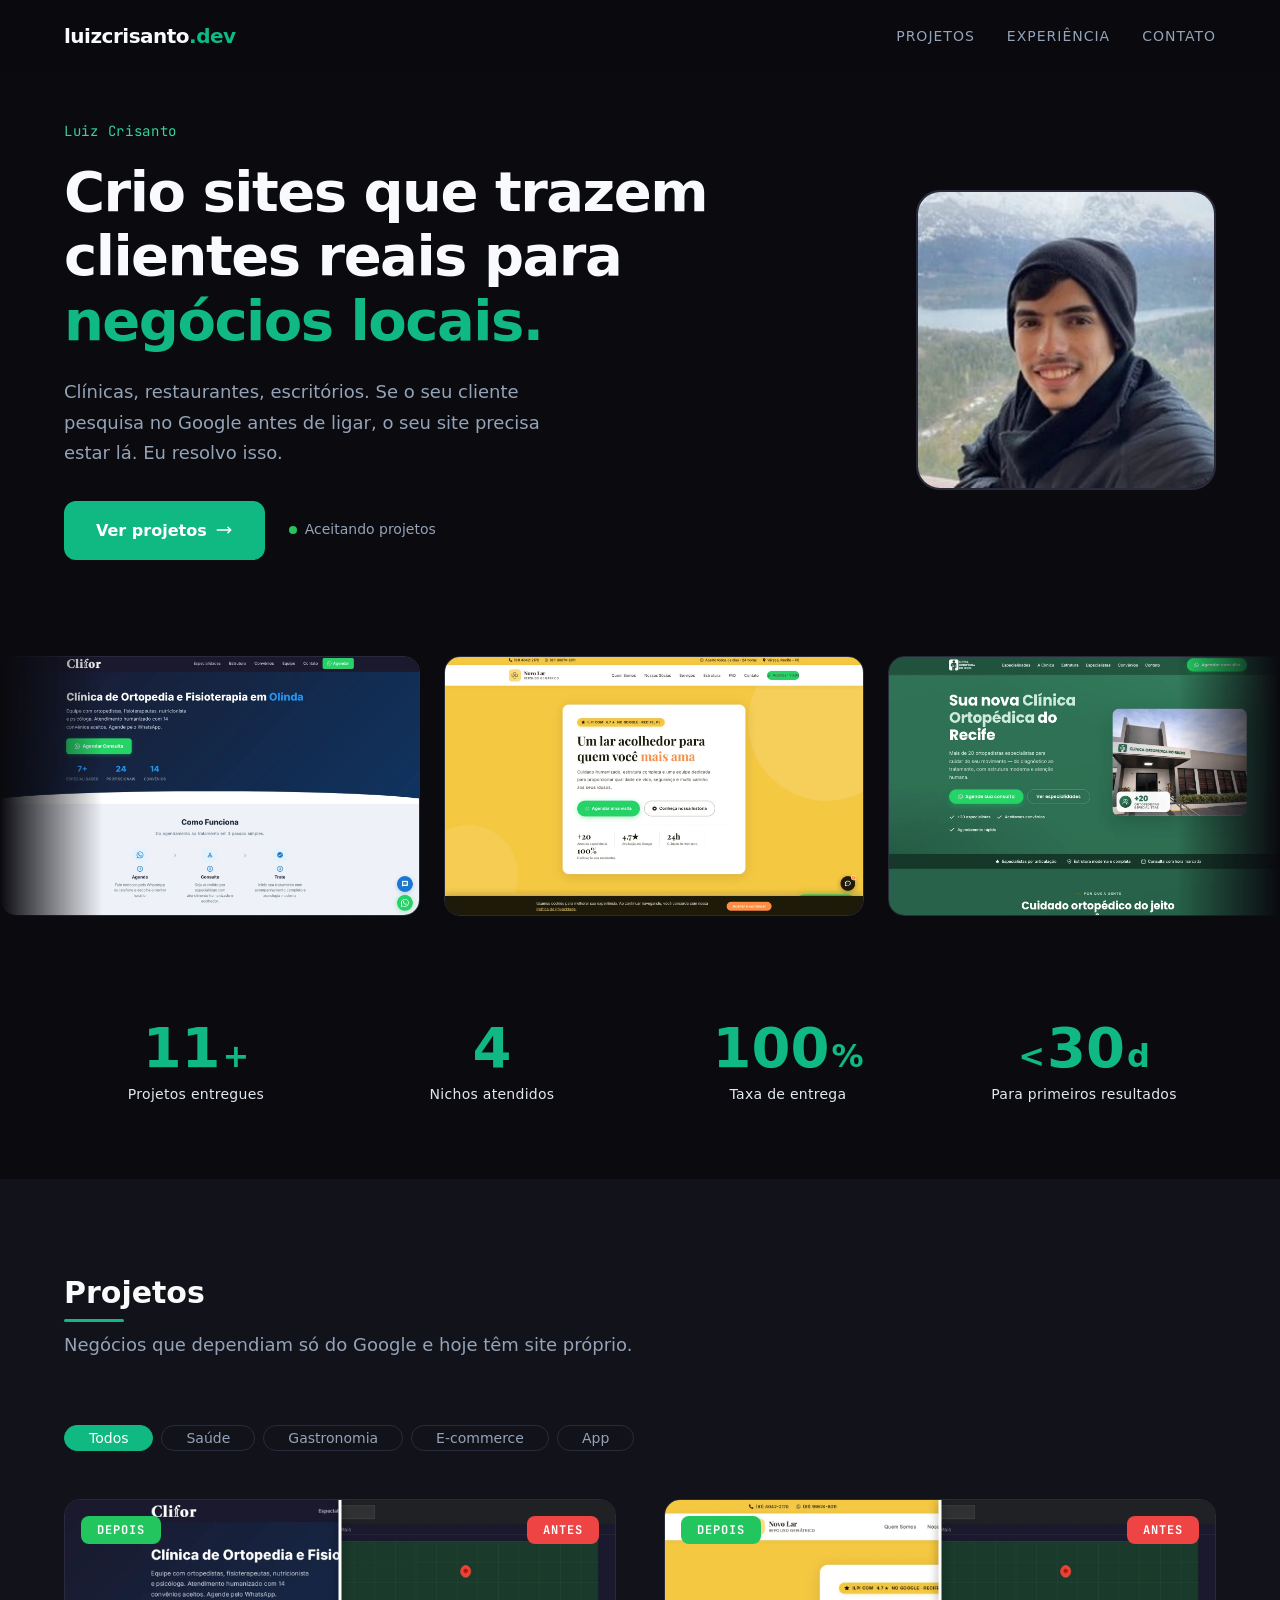
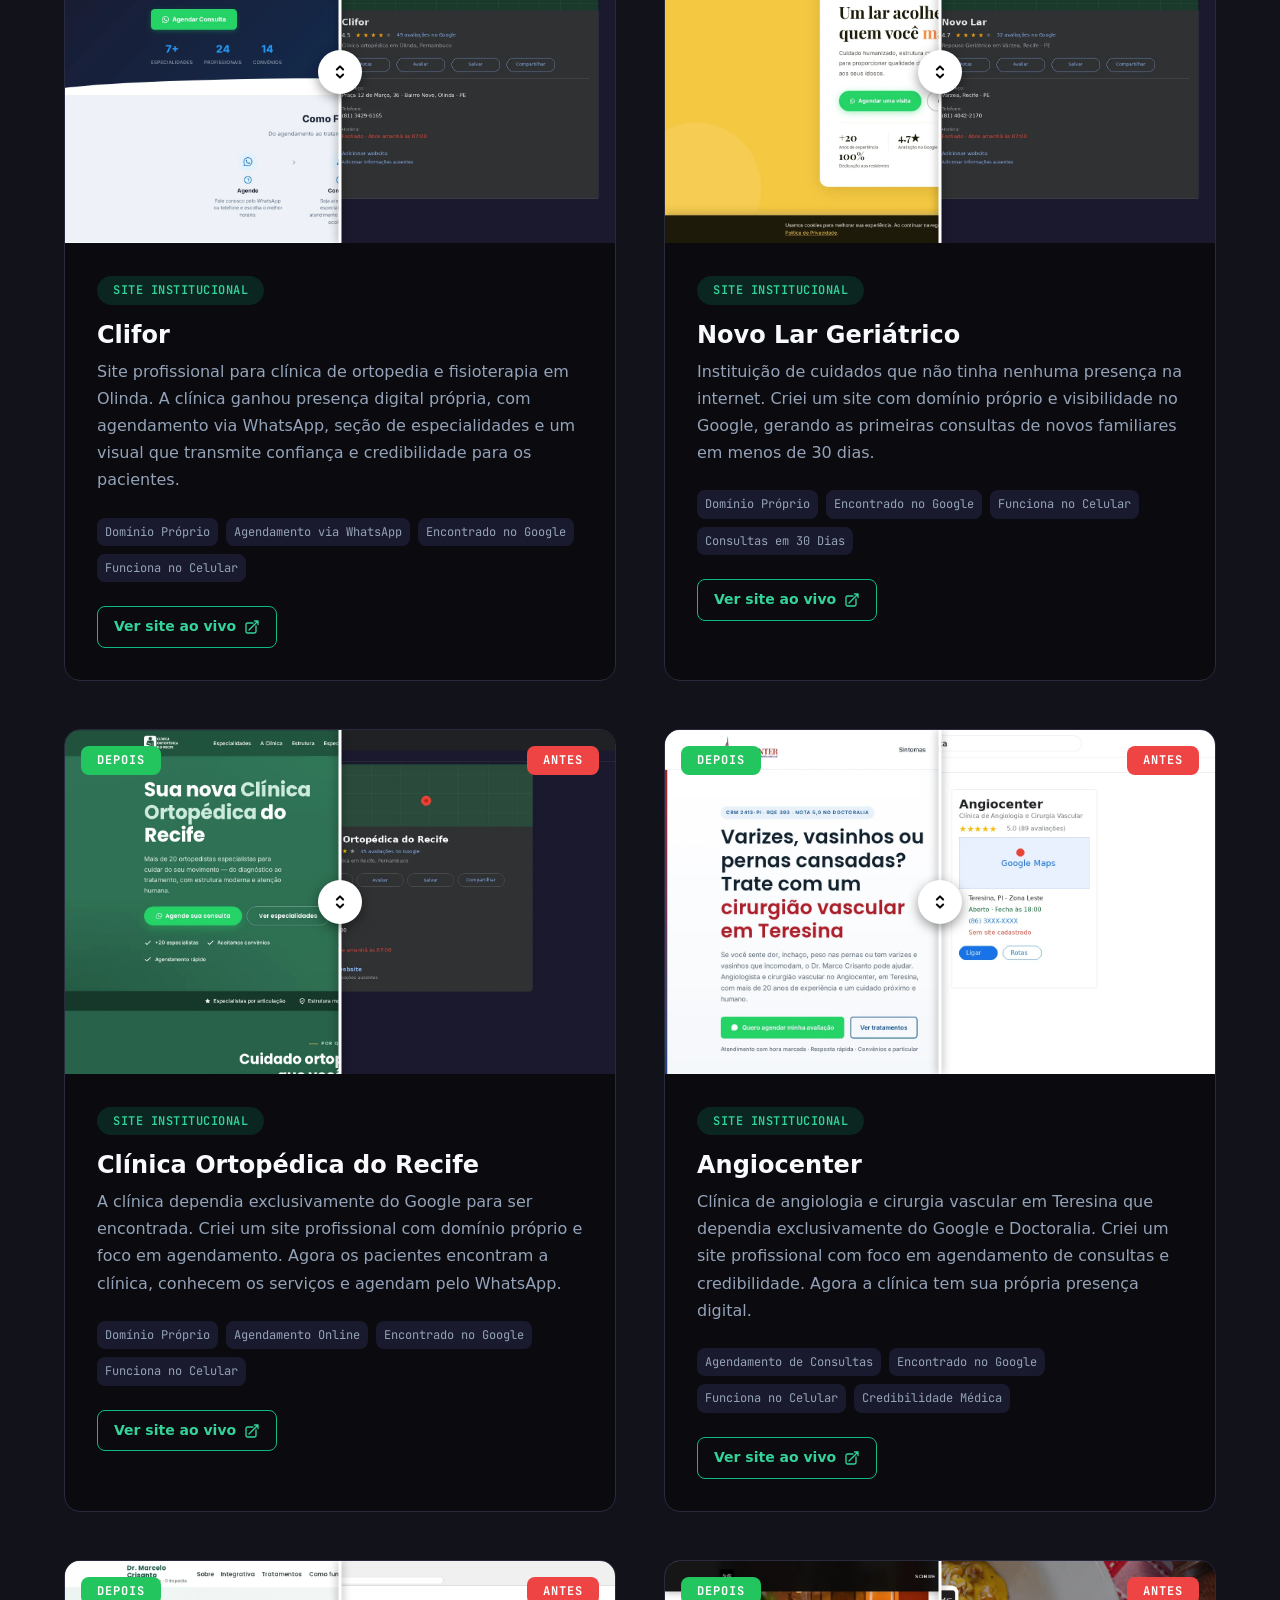
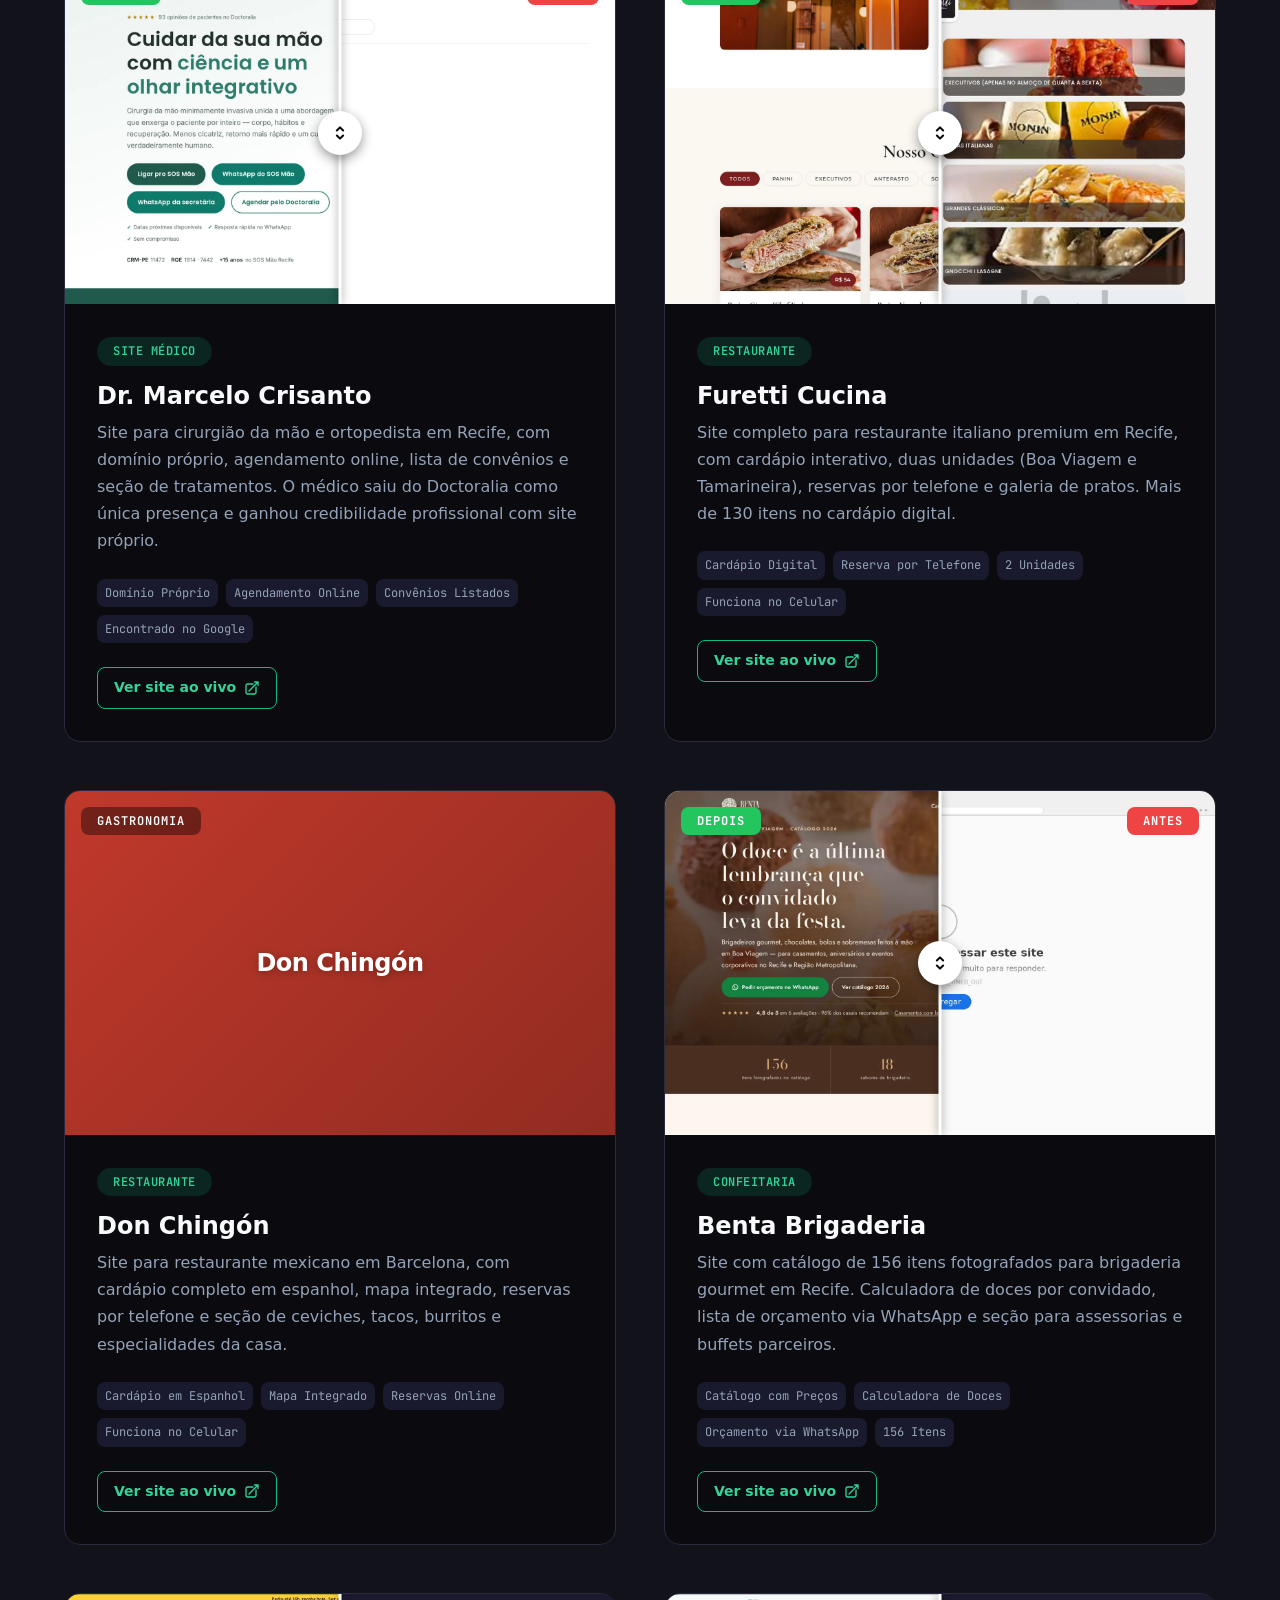
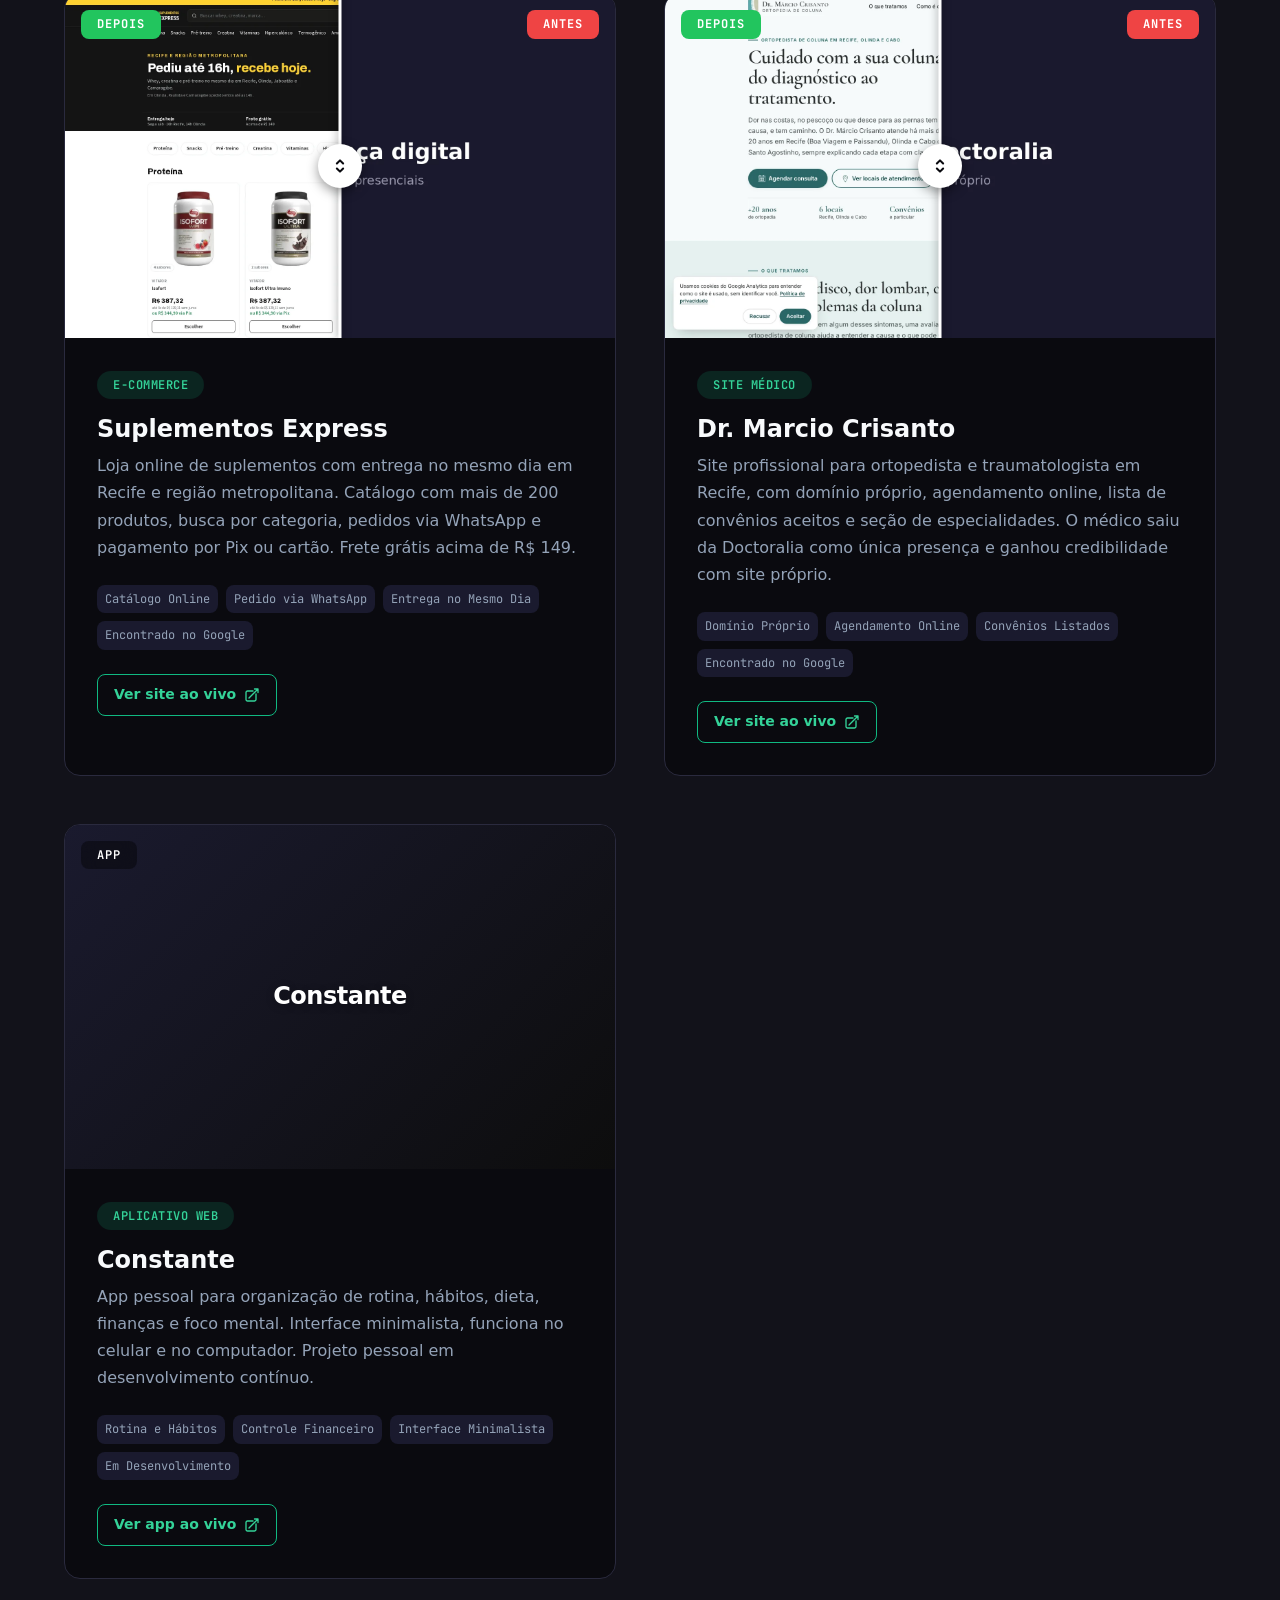
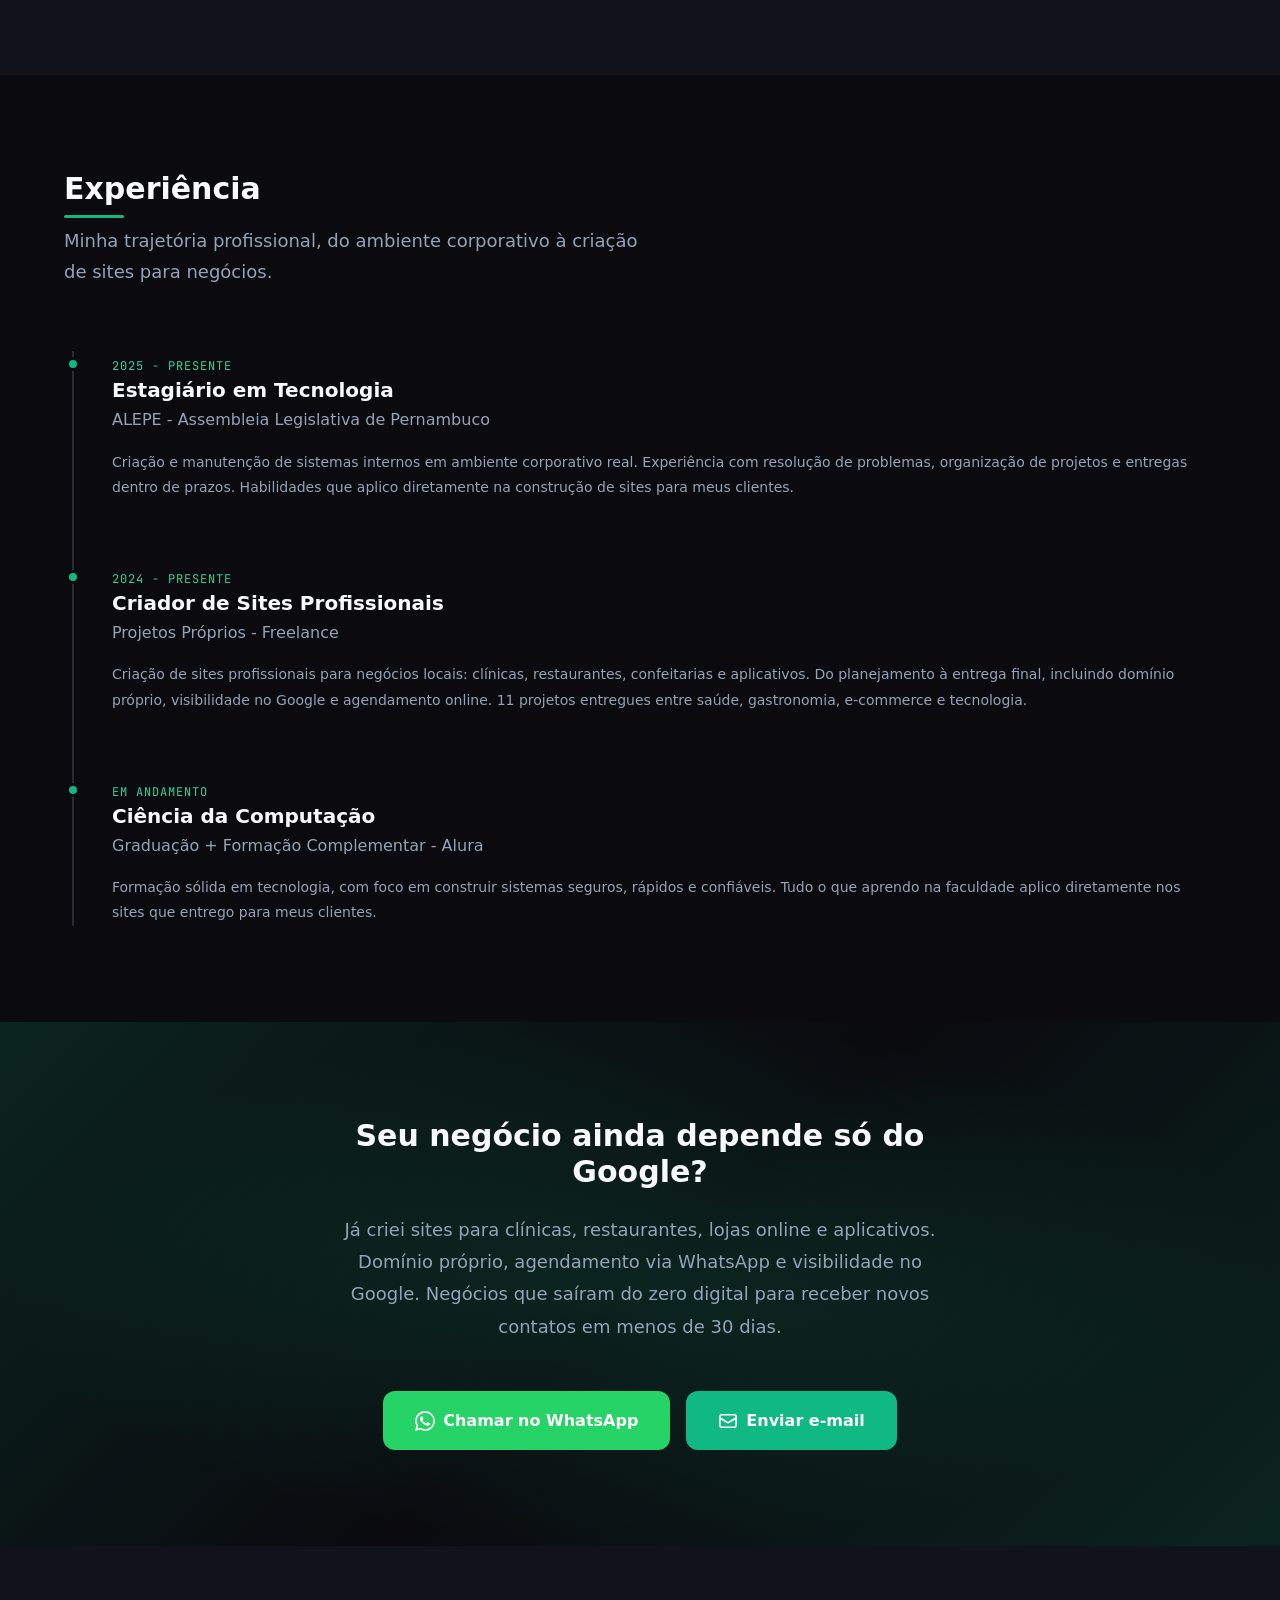
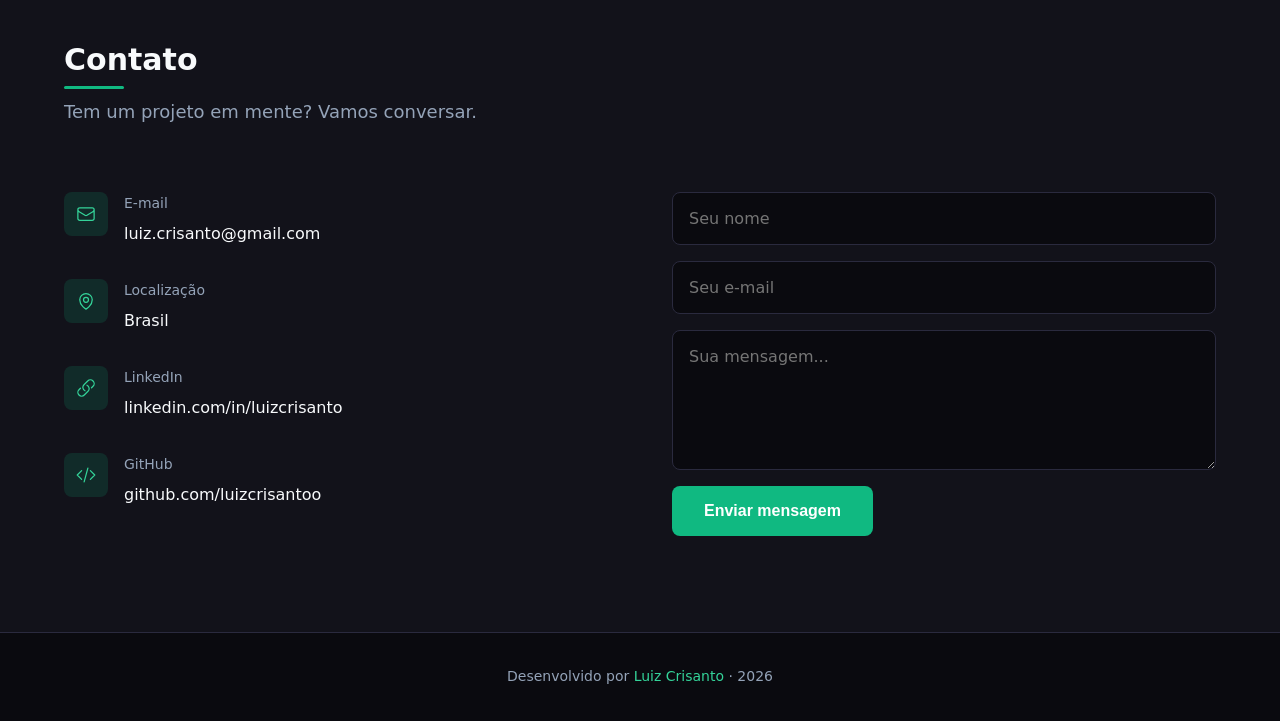
==== commit 7a317966: "adiciona projetos" ====
--- a/index.html
+++ b/index.html
@@ -3,12 +3,12 @@
 <head>
   <meta charset="UTF-8">
   <meta name="viewport" content="width=device-width, initial-scale=1.0">
-  <meta name="description" content="Luiz Crisanto | Sites profissionais para negócios locais. 9 projetos entregues em saúde, gastronomia e tecnologia. Domínio próprio, agendamento online e presença no Google.">
+  <meta name="description" content="Luiz Crisanto | Sites profissionais para negócios locais. 11 projetos entregues em saúde, gastronomia, e-commerce e tecnologia. Domínio próprio, agendamento online e presença no Google.">
   <meta name="author" content="Luiz Eduardo Cajueiro Crisanto">
 
   <!-- Open Graph -->
   <meta property="og:title" content="Luiz Crisanto |Sites Profissionais para Negócios">
-  <meta property="og:description" content="9 projetos entregues em saúde, gastronomia e tecnologia. Domínio próprio, agendamento online e visibilidade no Google.">
+  <meta property="og:description" content="11 projetos entregues em saúde, gastronomia, e-commerce e tecnologia. Domínio próprio, agendamento online e visibilidade no Google.">
   <meta property="og:type" content="website">
   <meta property="og:locale" content="pt_BR">
   <meta property="og:url" content="https://www.devluizcrisanto.com.br/">
@@ -20,7 +20,7 @@
   <!-- Twitter Card -->
   <meta name="twitter:card" content="summary_large_image">
   <meta name="twitter:title" content="Luiz Crisanto |Sites Profissionais para Negócios">
-  <meta name="twitter:description" content="9 projetos entregues em saúde, gastronomia e tecnologia. Domínio próprio, agendamento online e visibilidade no Google.">
+  <meta name="twitter:description" content="11 projetos entregues em saúde, gastronomia, e-commerce e tecnologia. Domínio próprio, agendamento online e visibilidade no Google.">
   <meta name="twitter:image" content="https://www.devluizcrisanto.com.br/assets/images/og-image.jpg">
 
   <!--
@@ -61,8 +61,8 @@
     "url": "https://www.devluizcrisanto.com.br",
     "image": "https://www.devluizcrisanto.com.br/assets/images/profile.webp",
     "jobTitle": "Criador de Sites Profissionais",
-    "description": "Sites profissionais para negócios locais. 9 projetos entregues em saúde, gastronomia e tecnologia.",
-    "knowsAbout": ["Sites Profissionais", "Presença Digital", "Agendamento Online", "Domínio Próprio", "Visibilidade no Google", "Sites para Restaurantes", "Sites para Clínicas"],
+    "description": "Sites profissionais para negócios locais. 11 projetos entregues em saúde, gastronomia, e-commerce e tecnologia.",
+    "knowsAbout": ["Sites Profissionais", "Presença Digital", "Agendamento Online", "Domínio Próprio", "Visibilidade no Google", "Sites para Restaurantes", "Sites para Clínicas", "E-commerce", "Loja Online"],
     "sameAs": [
       "https://www.linkedin.com/in/luizcrisanto/",
       "https://github.com/luizcrisantoo"
@@ -107,40 +107,44 @@
        HERO
        ════════════════════════════════════════════════════════════════════════ -->
   <section class="hero" id="hero">
-    <div class="container hero__content">
-      <img
-        src="assets/images/profile.webp"
-        alt="Foto de Luiz Eduardo Cajueiro Crisanto"
-        class="hero__photo"
-        width="88"
-        height="88"
-      >
-      <div class="hero__badge">Disponível para projetos</div>
-
-      <h1 class="hero__title">
-        Seu negócio visível<br><span>para mais clientes.</span>
-      </h1>
-
-      <p class="hero__description">
-        Crio <strong>sites profissionais para negócios locais</strong>.
-        Domínio próprio, agendamento pelo WhatsApp e presença no Google
-        para <strong>ser encontrado por novos clientes</strong>.
-      </p>
-
-      <a href="#projects" class="hero__cta">
-        Ver projetos
-        <svg xmlns="http://www.w3.org/2000/svg" fill="none" viewBox="0 0 24 24" stroke-width="2" stroke="currentColor">
-          <path stroke-linecap="round" stroke-linejoin="round" d="M17.25 8.25 21 12m0 0-3.75 3.75M21 12H3"/>
-        </svg>
-      </a>
-
-      <div class="hero__stack">
-        <span class="hero__stack-tag">Domínio Próprio</span>
-        <span class="hero__stack-tag">Agendamento Online</span>
-        <span class="hero__stack-tag">Encontrado no Google</span>
-        <span class="hero__stack-tag">Funciona em Qualquer Tela</span>
-        <span class="hero__stack-tag">WhatsApp Integrado</span>
-        <span class="hero__stack-tag">Rápido e Seguro</span>
+    <div class="container hero__grid">
+      <div class="hero__content">
+        <p class="hero__intro">Luiz Crisanto</p>
+
+        <h1 class="hero__title">
+          Crio sites que trazem<br>
+          clientes reais para<br>
+          <span class="hero__title-accent">negócios locais.</span>
+        </h1>
+
+        <p class="hero__description">
+          Clínicas, restaurantes, escritórios. Se o seu cliente pesquisa no
+          Google antes de ligar, o seu site precisa estar lá. Eu resolvo isso.
+        </p>
+
+        <div class="hero__actions">
+          <a href="#projects" class="hero__cta">
+            Ver projetos
+            <svg xmlns="http://www.w3.org/2000/svg" fill="none" viewBox="0 0 24 24" stroke-width="2" stroke="currentColor">
+              <path stroke-linecap="round" stroke-linejoin="round" d="M17.25 8.25 21 12m0 0-3.75 3.75M21 12H3"/>
+            </svg>
+          </a>
+          <span class="hero__signal">
+            <span class="hero__signal-dot"></span>
+            Aceitando projetos
+          </span>
+        </div>
+      </div>
+
+      <div class="hero__visual">
+        <img
+          src="assets/images/profile.webp"
+          alt="Luiz Crisanto, desenvolvedor web"
+          class="hero__photo"
+          width="320"
+          height="320"
+          loading="eager"
+        >
       </div>
     </div>
   </section>
@@ -158,6 +162,8 @@
       <img src="assets/images/furetti-after.webp" alt="Furetti Cucina" class="showcase__img" loading="lazy">
       <img src="assets/images/donchingon-after.webp" alt="Don Chingón" class="showcase__img" loading="lazy">
       <img src="assets/images/benta-after.webp" alt="Benta Brigaderia" class="showcase__img" loading="lazy">
+      <img src="assets/images/suplementos-after.webp" alt="Suplementos Express" class="showcase__img" loading="lazy">
+      <img src="assets/images/drmarcio-after.webp" alt="Dr. Marcio Crisanto" class="showcase__img" loading="lazy">
       <img src="assets/images/constante-after.webp" alt="Constante" class="showcase__img" loading="lazy">
       <!-- Duplicados para loop infinito -->
       <img src="assets/images/clifor-after.webp" alt="" class="showcase__img" loading="lazy" aria-hidden="true">
@@ -168,6 +174,8 @@
       <img src="assets/images/furetti-after.webp" alt="" class="showcase__img" loading="lazy" aria-hidden="true">
       <img src="assets/images/donchingon-after.webp" alt="" class="showcase__img" loading="lazy" aria-hidden="true">
       <img src="assets/images/benta-after.webp" alt="" class="showcase__img" loading="lazy" aria-hidden="true">
+      <img src="assets/images/suplementos-after.webp" alt="" class="showcase__img" loading="lazy" aria-hidden="true">
+      <img src="assets/images/drmarcio-after.webp" alt="" class="showcase__img" loading="lazy" aria-hidden="true">
       <img src="assets/images/constante-after.webp" alt="" class="showcase__img" loading="lazy" aria-hidden="true">
     </div>
   </section>
@@ -179,14 +187,14 @@
     <div class="container stats__grid">
       <div class="stats__item reveal">
         <div class="stats__number-wrap">
-          <span class="stats__number" data-count="9">0</span>
+          <span class="stats__number" data-count="11">0</span>
           <span class="stats__suffix">+</span>
         </div>
         <span class="stats__label">Projetos entregues</span>
       </div>
       <div class="stats__item reveal">
         <div class="stats__number-wrap">
-          <span class="stats__number" data-count="3">0</span>
+          <span class="stats__number" data-count="4">0</span>
         </div>
         <span class="stats__label">Nichos atendidos</span>
       </div>
@@ -222,6 +230,7 @@
         <button class="filter-btn filter-btn--active" data-filter="todos">Todos</button>
         <button class="filter-btn" data-filter="saude">Saúde</button>
         <button class="filter-btn" data-filter="gastronomia">Gastronomia</button>
+        <button class="filter-btn" data-filter="ecommerce">E-commerce</button>
         <button class="filter-btn" data-filter="app">App</button>
       </div>
 
@@ -652,7 +661,121 @@
           </div>
         </article>
 
-        <!-- ── Projeto 9: Constante ── -->
+        <!-- ── Projeto 9: Suplementos Express ── -->
+        <article class="project-card reveal" data-category="ecommerce">
+          <div class="project-card__slider" data-slider>
+            <img
+              src="assets/images/suplementos-before.webp"
+              alt="Suplementos Express - sem presença digital"
+              class="project-card__img project-card__img--before"
+              loading="lazy"
+            >
+            <img
+              src="assets/images/suplementos-after.webp"
+              alt="Suplementos Express - loja online com catálogo e entrega"
+              class="project-card__img project-card__img--after"
+              loading="lazy"
+            >
+            <span class="project-card__label project-card__label--before">Antes</span>
+            <span class="project-card__label project-card__label--after">Depois</span>
+            <div class="project-card__divider" data-divider></div>
+            <div class="project-card__handle" data-handle>
+              <svg xmlns="http://www.w3.org/2000/svg" fill="none" viewBox="0 0 24 24" stroke-width="2.5" stroke="currentColor" aria-hidden="true">
+                <path stroke-linecap="round" stroke-linejoin="round" d="M8.25 15 12 18.75 15.75 15m-7.5-6L12 5.25 15.75 9"/>
+              </svg>
+            </div>
+            <input
+              type="range"
+              min="0"
+              max="100"
+              value="50"
+              class="project-card__range"
+              data-range
+              aria-label="Comparar antes e depois do site Suplementos Express"
+            >
+          </div>
+          <div class="project-card__body">
+            <span class="project-card__tag">E-commerce</span>
+            <h3 class="project-card__title">Suplementos Express</h3>
+            <p class="project-card__desc">
+              Loja online de suplementos com entrega no mesmo dia em Recife e região
+              metropolitana. Catálogo com mais de 200 produtos, busca por categoria,
+              pedidos via WhatsApp e pagamento por Pix ou cartão. Frete grátis
+              acima de R$ 149.
+            </p>
+            <div class="project-card__tech">
+              <span class="project-card__tech-item">Catálogo Online</span>
+              <span class="project-card__tech-item">Pedido via WhatsApp</span>
+              <span class="project-card__tech-item">Entrega no Mesmo Dia</span>
+              <span class="project-card__tech-item">Encontrado no Google</span>
+            </div>
+            <a href="https://www.suplementosexpressrecife.com.br/" class="project-card__link" target="_blank" rel="noopener noreferrer">
+              Ver site ao vivo
+              <svg xmlns="http://www.w3.org/2000/svg" fill="none" viewBox="0 0 24 24" stroke-width="2" stroke="currentColor" width="16" height="16" aria-hidden="true">
+                <path stroke-linecap="round" stroke-linejoin="round" d="M13.5 6H5.25A2.25 2.25 0 0 0 3 8.25v10.5A2.25 2.25 0 0 0 5.25 21h10.5A2.25 2.25 0 0 0 18 18.75V10.5m-10.5 6L21 3m0 0h-5.25M21 3v5.25"/>
+              </svg>
+            </a>
+          </div>
+        </article>
+
+        <!-- ── Projeto 10: Dr. Marcio Crisanto ── -->
+        <article class="project-card reveal" data-category="saude">
+          <div class="project-card__slider" data-slider>
+            <img
+              src="assets/images/drmarcio-before.webp"
+              alt="Dr. Marcio Crisanto - apenas Doctoralia"
+              class="project-card__img project-card__img--before"
+              loading="lazy"
+            >
+            <img
+              src="assets/images/drmarcio-after.webp"
+              alt="Dr. Marcio Crisanto - site profissional com agendamento"
+              class="project-card__img project-card__img--after"
+              loading="lazy"
+            >
+            <span class="project-card__label project-card__label--before">Antes</span>
+            <span class="project-card__label project-card__label--after">Depois</span>
+            <div class="project-card__divider" data-divider></div>
+            <div class="project-card__handle" data-handle>
+              <svg xmlns="http://www.w3.org/2000/svg" fill="none" viewBox="0 0 24 24" stroke-width="2.5" stroke="currentColor" aria-hidden="true">
+                <path stroke-linecap="round" stroke-linejoin="round" d="M8.25 15 12 18.75 15.75 15m-7.5-6L12 5.25 15.75 9"/>
+              </svg>
+            </div>
+            <input
+              type="range"
+              min="0"
+              max="100"
+              value="50"
+              class="project-card__range"
+              data-range
+              aria-label="Comparar antes e depois do site Dr. Marcio Crisanto"
+            >
+          </div>
+          <div class="project-card__body">
+            <span class="project-card__tag">Site Médico</span>
+            <h3 class="project-card__title">Dr. Marcio Crisanto</h3>
+            <p class="project-card__desc">
+              Site profissional para ortopedista e traumatologista em Recife,
+              com domínio próprio, agendamento online, lista de convênios aceitos
+              e seção de especialidades. O médico saiu da Doctoralia como
+              única presença e ganhou credibilidade com site próprio.
+            </p>
+            <div class="project-card__tech">
+              <span class="project-card__tech-item">Domínio Próprio</span>
+              <span class="project-card__tech-item">Agendamento Online</span>
+              <span class="project-card__tech-item">Convênios Listados</span>
+              <span class="project-card__tech-item">Encontrado no Google</span>
+            </div>
+            <a href="https://www.drmarciocrisanto.com.br/" class="project-card__link" target="_blank" rel="noopener noreferrer">
+              Ver site ao vivo
+              <svg xmlns="http://www.w3.org/2000/svg" fill="none" viewBox="0 0 24 24" stroke-width="2" stroke="currentColor" width="16" height="16" aria-hidden="true">
+                <path stroke-linecap="round" stroke-linejoin="round" d="M13.5 6H5.25A2.25 2.25 0 0 0 3 8.25v10.5A2.25 2.25 0 0 0 5.25 21h10.5A2.25 2.25 0 0 0 18 18.75V10.5m-10.5 6L21 3m0 0h-5.25M21 3v5.25"/>
+              </svg>
+            </a>
+          </div>
+        </article>
+
+        <!-- ── Projeto 11: Constante ── -->
         <article class="project-card reveal" data-category="app">
           <div class="project-card__preview project-card__preview--app">
             <span class="project-card__preview-type">App</span>
@@ -718,7 +841,7 @@
             Criação de sites profissionais para negócios locais: clínicas, restaurantes,
             confeitarias e aplicativos. Do planejamento à entrega final, incluindo domínio
             próprio, visibilidade no Google e agendamento online.
-            9 projetos entregues entre saúde, gastronomia e tecnologia.
+            11 projetos entregues entre saúde, gastronomia, e-commerce e tecnologia.
           </p>
         </div>
 
@@ -744,7 +867,7 @@
     <div class="container cta__content reveal">
       <h2 class="cta__title">Seu negócio ainda depende só do Google?</h2>
       <p class="cta__desc">
-        Já criei sites para clínicas, restaurantes, confeitarias e aplicativos.
+        Já criei sites para clínicas, restaurantes, lojas online e aplicativos.
         Domínio próprio, agendamento via WhatsApp e visibilidade no Google.
         Negócios que saíram do zero digital para receber novos contatos em menos de 30 dias.
       </p>
--- a/css/styles.css
+++ b/css/styles.css
@@ -208,26 +208,22 @@
 
 /* ── 4. HERO ──────────────────────────────────────────────────────────────── */
 
+/* ── Hero: asymmetric two-column layout ── */
+
 .hero {
-  min-height: auto;
   display: flex;
   align-items: center;
-  padding-top: calc(72px + var(--space-lg));
-  padding-bottom: var(--space-lg);
+  padding-top: calc(72px + var(--space-2xl));
+  padding-bottom: var(--space-2xl);
   position: relative;
   overflow: hidden;
 }
 
-.hero::before {
-  content: '';
-  position: absolute;
-  top: -50%;
-  right: -20%;
-  width: 600px;
-  height: 600px;
-  background: radial-gradient(circle, var(--color-accent-glow) 0%, transparent 70%);
-  border-radius: 50%;
-  pointer-events: none;
+.hero__grid {
+  display: grid;
+  grid-template-columns: 1fr;
+  gap: var(--space-2xl);
+  align-items: center;
 }
 
 .hero__content {
@@ -235,64 +231,40 @@
   z-index: 1;
 }
 
-.hero__photo {
-  width: 88px;
-  height: 88px;
-  border-radius: 50%;
-  object-fit: cover;
-  border: 3px solid var(--color-accent);
-  box-shadow: var(--shadow-glow);
-  margin-bottom: var(--space-sm);
-}
-
-.hero__badge {
-  display: inline-flex;
-  align-items: center;
-  gap: var(--space-sm);
-  background: var(--color-surface);
-  border: 1px solid var(--color-border);
-  border-radius: 999px;
-  padding: var(--space-xs) var(--space-md);
+.hero__intro {
+  font-family: var(--font-mono);
   font-size: var(--text-sm);
   color: var(--color-accent-light);
+  letter-spacing: 0.05em;
   margin-bottom: var(--space-md);
-  font-family: var(--font-mono);
-}
-
-.hero__badge::before {
-  content: '';
-  width: 8px;
-  height: 8px;
-  background: var(--color-success);
-  border-radius: 50%;
-  animation: pulse 2s infinite;
-}
-
-@keyframes pulse {
-  0%, 100% { opacity: 1; }
-  50% { opacity: 0.4; }
 }
 
 .hero__title {
   font-size: var(--text-3xl);
   font-weight: 800;
-  margin-bottom: var(--space-sm);
+  line-height: 1.15;
   letter-spacing: -0.5px;
-}
-
-.hero__title span {
-  background: linear-gradient(135deg, var(--color-accent), var(--color-accent-light));
-  -webkit-background-clip: text;
-  -webkit-text-fill-color: transparent;
-  background-clip: text;
+  margin-bottom: var(--space-lg);
+  color: var(--color-text-heading);
+}
+
+.hero__title-accent {
+  color: var(--color-accent);
 }
 
 .hero__description {
-  font-size: var(--text-base);
+  font-size: var(--text-lg);
   color: var(--color-text-muted);
-  max-width: 520px;
-  margin-bottom: var(--space-md);
+  max-width: 480px;
+  margin-bottom: var(--space-xl);
   line-height: 1.7;
+}
+
+.hero__actions {
+  display: flex;
+  flex-wrap: wrap;
+  align-items: center;
+  gap: var(--space-lg);
 }
 
 .hero__cta {
@@ -326,21 +298,44 @@
   transform: translateX(4px);
 }
 
-.hero__stack {
-  display: flex;
-  flex-wrap: wrap;
-  gap: var(--space-xs);
-  margin-top: var(--space-md);
-}
-
-.hero__stack-tag {
-  background: var(--color-surface);
-  border: 1px solid var(--color-border);
+.hero__signal {
+  display: inline-flex;
+  align-items: center;
+  gap: var(--space-sm);
+  font-size: var(--text-sm);
   color: var(--color-text-muted);
-  padding: var(--space-xs) var(--space-md);
-  border-radius: var(--border-radius-sm);
-  font-size: var(--text-xs);
-  font-family: var(--font-mono);
+}
+
+.hero__signal-dot {
+  width: 8px;
+  height: 8px;
+  background: var(--color-success);
+  border-radius: 50%;
+  animation: pulse 2s infinite;
+}
+
+@keyframes pulse {
+  0%, 100% { opacity: 1; }
+  50% { opacity: 0.4; }
+}
+
+.hero__visual {
+  display: flex;
+  justify-content: center;
+}
+
+.hero__photo {
+  width: 220px;
+  height: 220px;
+  border-radius: 20px;
+  object-fit: cover;
+  filter: grayscale(20%);
+  border: 2px solid var(--color-border);
+  transition: filter var(--transition-base);
+}
+
+.hero__photo:hover {
+  filter: grayscale(0%);
 }
 
 /* ── 5. PROJETOS ──────────────────────────────────────────────────────────── */
@@ -1184,6 +1179,11 @@
     font-size: var(--text-base);
   }
 
+  .hero__photo {
+    width: 180px;
+    height: 180px;
+  }
+
   .contact__grid {
     grid-template-columns: 1fr;
   }
@@ -1263,9 +1263,20 @@
     aspect-ratio: 16 / 10;
   }
 
+  .hero__grid {
+    grid-template-columns: 1fr auto;
+    gap: var(--space-3xl);
+  }
+
   .hero__title {
-    font-size: var(--text-4xl);
-    letter-spacing: -1px;
+    font-size: var(--text-5xl);
+    letter-spacing: -1.5px;
+  }
+
+  .hero__photo {
+    width: 300px;
+    height: 300px;
+    border-radius: 24px;
   }
 
   .stats__grid {
--- a/css/styles.css
+++ b/css/styles.css
@@ -208,26 +208,22 @@
 
 /* ── 4. HERO ──────────────────────────────────────────────────────────────── */
 
+/* ── Hero: asymmetric two-column layout ── */
+
 .hero {
-  min-height: auto;
   display: flex;
   align-items: center;
-  padding-top: calc(72px + var(--space-lg));
-  padding-bottom: var(--space-lg);
+  padding-top: calc(72px + var(--space-2xl));
+  padding-bottom: var(--space-2xl);
   position: relative;
   overflow: hidden;
 }
 
-.hero::before {
-  content: '';
-  position: absolute;
-  top: -50%;
-  right: -20%;
-  width: 600px;
-  height: 600px;
-  background: radial-gradient(circle, var(--color-accent-glow) 0%, transparent 70%);
-  border-radius: 50%;
-  pointer-events: none;
+.hero__grid {
+  display: grid;
+  grid-template-columns: 1fr;
+  gap: var(--space-2xl);
+  align-items: center;
 }
 
 .hero__content {
@@ -235,64 +231,40 @@
   z-index: 1;
 }
 
-.hero__photo {
-  width: 88px;
-  height: 88px;
-  border-radius: 50%;
-  object-fit: cover;
-  border: 3px solid var(--color-accent);
-  box-shadow: var(--shadow-glow);
-  margin-bottom: var(--space-sm);
-}
-
-.hero__badge {
-  display: inline-flex;
-  align-items: center;
-  gap: var(--space-sm);
-  background: var(--color-surface);
-  border: 1px solid var(--color-border);
-  border-radius: 999px;
-  padding: var(--space-xs) var(--space-md);
+.hero__intro {
+  font-family: var(--font-mono);
   font-size: var(--text-sm);
   color: var(--color-accent-light);
+  letter-spacing: 0.05em;
   margin-bottom: var(--space-md);
-  font-family: var(--font-mono);
-}
-
-.hero__badge::before {
-  content: '';
-  width: 8px;
-  height: 8px;
-  background: var(--color-success);
-  border-radius: 50%;
-  animation: pulse 2s infinite;
-}
-
-@keyframes pulse {
-  0%, 100% { opacity: 1; }
-  50% { opacity: 0.4; }
 }
 
 .hero__title {
   font-size: var(--text-3xl);
   font-weight: 800;
-  margin-bottom: var(--space-sm);
+  line-height: 1.15;
   letter-spacing: -0.5px;
-}
-
-.hero__title span {
-  background: linear-gradient(135deg, var(--color-accent), var(--color-accent-light));
-  -webkit-background-clip: text;
-  -webkit-text-fill-color: transparent;
-  background-clip: text;
+  margin-bottom: var(--space-lg);
+  color: var(--color-text-heading);
+}
+
+.hero__title-accent {
+  color: var(--color-accent);
 }
 
 .hero__description {
-  font-size: var(--text-base);
+  font-size: var(--text-lg);
   color: var(--color-text-muted);
-  max-width: 520px;
-  margin-bottom: var(--space-md);
+  max-width: 480px;
+  margin-bottom: var(--space-xl);
   line-height: 1.7;
+}
+
+.hero__actions {
+  display: flex;
+  flex-wrap: wrap;
+  align-items: center;
+  gap: var(--space-lg);
 }
 
 .hero__cta {
@@ -326,21 +298,44 @@
   transform: translateX(4px);
 }
 
-.hero__stack {
-  display: flex;
-  flex-wrap: wrap;
-  gap: var(--space-xs);
-  margin-top: var(--space-md);
-}
-
-.hero__stack-tag {
-  background: var(--color-surface);
-  border: 1px solid var(--color-border);
+.hero__signal {
+  display: inline-flex;
+  align-items: center;
+  gap: var(--space-sm);
+  font-size: var(--text-sm);
   color: var(--color-text-muted);
-  padding: var(--space-xs) var(--space-md);
-  border-radius: var(--border-radius-sm);
-  font-size: var(--text-xs);
-  font-family: var(--font-mono);
+}
+
+.hero__signal-dot {
+  width: 8px;
+  height: 8px;
+  background: var(--color-success);
+  border-radius: 50%;
+  animation: pulse 2s infinite;
+}
+
+@keyframes pulse {
+  0%, 100% { opacity: 1; }
+  50% { opacity: 0.4; }
+}
+
+.hero__visual {
+  display: flex;
+  justify-content: center;
+}
+
+.hero__photo {
+  width: 220px;
+  height: 220px;
+  border-radius: 20px;
+  object-fit: cover;
+  filter: grayscale(20%);
+  border: 2px solid var(--color-border);
+  transition: filter var(--transition-base);
+}
+
+.hero__photo:hover {
+  filter: grayscale(0%);
 }
 
 /* ── 5. PROJETOS ──────────────────────────────────────────────────────────── */
@@ -1184,6 +1179,11 @@
     font-size: var(--text-base);
   }
 
+  .hero__photo {
+    width: 180px;
+    height: 180px;
+  }
+
   .contact__grid {
     grid-template-columns: 1fr;
   }
@@ -1263,9 +1263,20 @@
     aspect-ratio: 16 / 10;
   }
 
+  .hero__grid {
+    grid-template-columns: 1fr auto;
+    gap: var(--space-3xl);
+  }
+
   .hero__title {
-    font-size: var(--text-4xl);
-    letter-spacing: -1px;
+    font-size: var(--text-5xl);
+    letter-spacing: -1.5px;
+  }
+
+  .hero__photo {
+    width: 300px;
+    height: 300px;
+    border-radius: 24px;
   }
 
   .stats__grid {
